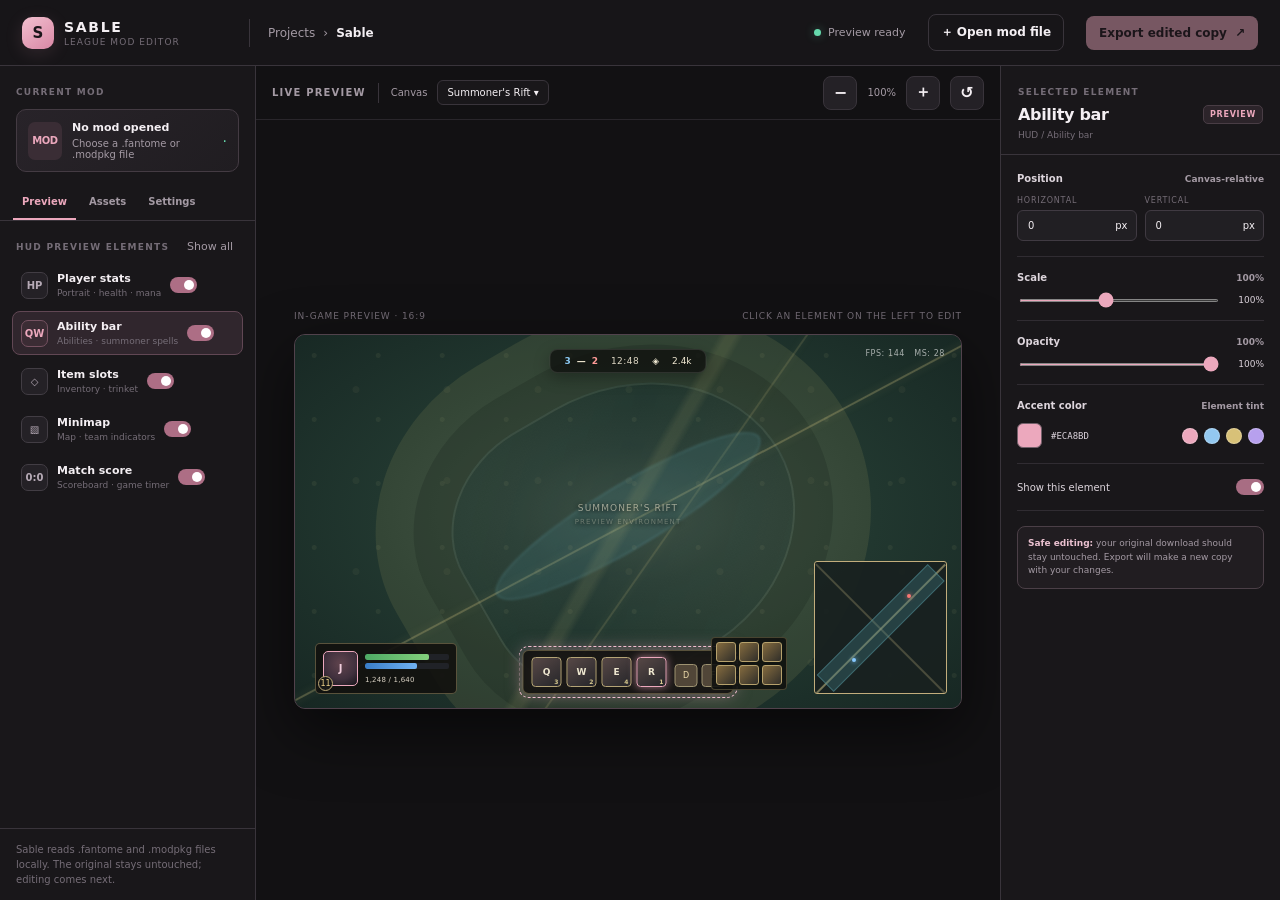
==== index.html @ b27beb60 "Support modern modpkg package inspection" ====
<!doctype html>
<html lang="en">
<head>
  <meta charset="utf-8">
  <meta name="viewport" content="width=device-width, initial-scale=1">
  <meta name="theme-color" content="#151316">
  <title>Sable — League mod editor</title>
  <style>
    :root {
      color-scheme: dark;
      --bg: #111012;
      --panel: #19171a;
      --panel-2: #211e22;
      --panel-3: #29252b;
      --line: #39343b;
      --text: #f4eff3;
      --muted: #a49aa4;
      --soft: #756d77;
      --accent: #eca8bd;
      --accent-2: #c97f99;
      --green: #65d9ac;
      --gold: #e5c27a;
      --red: #fa7184;
      font-family: Inter, ui-sans-serif, system-ui, -apple-system, BlinkMacSystemFont, "Segoe UI", sans-serif;
    }
    * { box-sizing: border-box; }
    body { margin: 0; min-width: 360px; min-height: 100vh; background: var(--bg); color: var(--text); }
    button, input { font: inherit; }
    button { color: inherit; }
    .app { min-height: 100vh; display: flex; flex-direction: column; }
    .topbar { height: 66px; flex: 0 0 66px; display: flex; align-items: center; gap: 22px; padding: 0 22px; border-bottom: 1px solid var(--line); background: #171518; }
    .brand { display: flex; align-items: center; gap: 10px; min-width: 205px; }
    .brand-mark { width: 32px; height: 32px; border-radius: 10px; display: grid; place-items: center; color: #1b1519; background: linear-gradient(145deg, #f2c0cf, #d987a5); font-weight: 900; font-size: 15px; box-shadow: 0 4px 18px #eca8bd22; }
    .brand-name { font-size: 14px; letter-spacing: .12em; font-weight: 800; }
    .brand-sub { color: var(--soft); font-size: 9px; letter-spacing: .12em; text-transform: uppercase; margin-top: 2px; }
    .crumb { height: 28px; display: flex; align-items: center; gap: 8px; color: var(--muted); font-size: 12px; padding-left: 18px; border-left: 1px solid var(--line); }
    .crumb strong { color: var(--text); font-weight: 600; }
    .top-spacer { flex: 1; }
    .status { display: flex; align-items: center; gap: 7px; color: var(--muted); font-size: 11px; }
    .dot { width: 7px; height: 7px; border-radius: 50%; background: var(--green); box-shadow: 0 0 10px #65d9ac66; }
    .btn { border: 1px solid var(--line); border-radius: 8px; background: #242126; padding: 9px 12px; display: inline-flex; align-items: center; justify-content: center; gap: 8px; cursor: pointer; transition: .18s ease; font-size: 12px; font-weight: 650; white-space: nowrap; }
    .btn:hover { border-color: #66545e; background: #2b262c; transform: translateY(-1px); }
    .btn.primary { border-color: transparent; color: #22171d; background: var(--accent); }
    .btn.primary:hover { background: #f1b9cb; }
    .btn.quiet { background: transparent; }
    .btn.icon { width: 34px; height: 34px; padding: 0; font-size: 16px; }
    .layout { flex: 1; min-height: 0; display: grid; grid-template-columns: 256px minmax(430px, 1fr) 280px; }
    .sidebar, .inspector { background: var(--panel); min-height: calc(100vh - 66px); }
    .sidebar { border-right: 1px solid var(--line); display: flex; flex-direction: column; }
    .side-top { padding: 21px 16px 14px; }
    .eyebrow { color: var(--soft); font-size: 9px; text-transform: uppercase; letter-spacing: .14em; font-weight: 800; }
    .file-card { margin-top: 12px; padding: 11px; border: 1px solid #443b43; border-radius: 10px; background: linear-gradient(135deg, #282329, #201d21); display: flex; align-items: center; gap: 10px; }
    .file-icon { width: 34px; height: 38px; border-radius: 7px; display: grid; place-items: center; background: #3a2d35; color: var(--accent); font-size: 10px; font-weight: 850; letter-spacing: -.04em; }
    .file-meta { min-width: 0; flex: 1; }
    .file-name { overflow: hidden; text-overflow: ellipsis; white-space: nowrap; font-size: 11px; font-weight: 700; }
    .file-desc { color: var(--muted); font-size: 10px; margin-top: 4px; }
    .file-check { color: var(--green); font-size: 14px; }
    .side-tabs { display: flex; padding: 0 13px; gap: 4px; border-bottom: 1px solid var(--line); }
    .side-tab { padding: 10px 9px 11px; border: 0; border-bottom: 2px solid transparent; background: transparent; color: var(--muted); font-size: 10px; font-weight: 700; cursor: pointer; }
    .side-tab.active { color: var(--accent); border-bottom-color: var(--accent); }
    .side-content { padding: 16px 12px; }
    .section-head { display: flex; align-items: center; justify-content: space-between; margin: 2px 4px 9px; }
    .section-head .eyebrow { font-size: 9px; }
    .tiny-action { border: 0; color: var(--muted); background: transparent; cursor: pointer; font-size: 11px; }
    .tiny-action:hover { color: var(--text); }
    .element-list { display: grid; gap: 4px; }
    .asset-list { display: grid; gap: 4px; max-height: 56vh; overflow: auto; padding-right: 2px; }
    .asset-row { display: flex; align-items: center; gap: 8px; min-width: 0; padding: 8px; border: 1px solid transparent; border-radius: 8px; cursor: pointer; }
    .asset-row:hover { background: var(--panel-2); }
    .asset-row.selected { background: #30262d; border-color: #614754; }
    .asset-kind { width: 31px; height: 25px; flex: 0 0 31px; display: grid; place-items: center; border: 1px solid #423d44; border-radius: 6px; background: #242126; color: var(--accent); font: 700 8px ui-monospace, SFMono-Regular, Consolas, monospace; }
    .asset-details { min-width: 0; flex: 1; }
    .asset-name { overflow: hidden; text-overflow: ellipsis; white-space: nowrap; color: #e6dfe7; font-size: 10px; font-weight: 650; }
    .asset-path { overflow: hidden; text-overflow: ellipsis; white-space: nowrap; color: var(--soft); font-size: 8px; margin-top: 3px; }
    .asset-size { flex: 0 0 auto; color: var(--soft); font-size: 8px; font-variant-numeric: tabular-nums; }
    .asset-search { width: 100%; margin: 3px 0 9px; padding: 8px 9px; border: 1px solid #403a42; border-radius: 7px; outline: none; color: var(--text); background: #211f23; font-size: 10px; }
    .asset-search:focus { border-color: #765261; }
    .package-meta { display: grid; gap: 7px; margin-bottom: 10px; padding: 10px; border: 1px solid #39333b; border-radius: 8px; background: #201d21; }
    .meta-pair { min-width: 0; }
    .meta-label { color: var(--soft); font-size: 8px; text-transform: uppercase; letter-spacing: .1em; }
    .meta-value { margin-top: 3px; color: #e5dde5; font-size: 10px; overflow-wrap: anywhere; }
    .asset-empty-list { padding: 18px 10px; color: var(--muted); text-align: center; font-size: 10px; line-height: 1.5; }
    .element-row { display: flex; align-items: center; gap: 9px; min-height: 44px; padding: 6px 8px; border: 1px solid transparent; border-radius: 8px; cursor: pointer; transition: .15s ease; }
    .element-row:hover { background: var(--panel-2); }
    .element-row.selected { background: #30262d; border-color: #614754; }
    .element-symbol { width: 27px; height: 27px; flex: 0 0 27px; display: grid; place-items: center; border: 1px solid #423d44; border-radius: 7px; color: #b6aab6; background: #242126; font-size: 10px; font-weight: 800; }
    .element-row.selected .element-symbol { color: var(--accent); border-color: #765261; background: #3b2c34; }
    .element-name { flex: 1; font-size: 11px; font-weight: 650; }
    .element-sub { color: var(--soft); font-size: 9px; margin-top: 3px; }
    .toggle { width: 27px; height: 16px; flex: 0 0 27px; border-radius: 99px; background: #514b53; position: relative; cursor: pointer; border: 0; padding: 0; }
    .toggle::after { content: ""; position: absolute; width: 10px; height: 10px; left: 3px; top: 3px; background: #cbc3cb; border-radius: 50%; transition: .18s; }
    .toggle.on { background: #ad6e85; }
    .toggle.on::after { left: 14px; background: white; }
    .side-bottom { margin-top: auto; padding: 13px 16px; border-top: 1px solid var(--line); color: var(--soft); font-size: 10px; line-height: 1.5; }
    .workspace { min-width: 0; background: #121113; display: flex; flex-direction: column; }
    .toolbar { height: 54px; flex: 0 0 54px; display: flex; align-items: center; gap: 10px; padding: 0 16px; border-bottom: 1px solid #29262b; }
    .toolbar-title { color: var(--muted); font-size: 10px; font-weight: 800; letter-spacing: .12em; }
    .toolbar-line { width: 1px; height: 20px; background: var(--line); margin: 0 2px; }
    .tool-label { color: var(--muted); font-size: 10px; }
    .select-like { padding: 6px 9px; border: 1px solid var(--line); border-radius: 6px; background: var(--panel); font-size: 10px; color: var(--text); }
    .toolbar-spacer { flex: 1; }
    .canvas-wrap { flex: 1; min-height: 400px; padding: clamp(16px, 3vw, 38px); display: flex; flex-direction: column; align-items: center; justify-content: center; gap: 13px; overflow: hidden; }
    .canvas-label { width: min(100%, 860px); display: flex; justify-content: space-between; color: var(--soft); font-size: 9px; letter-spacing: .1em; text-transform: uppercase; }
    .game-preview { position: relative; width: min(100%, 860px); aspect-ratio: 16 / 9; overflow: hidden; border: 1px solid #51424c; border-radius: 11px; background: #162522; box-shadow: 0 22px 60px #0008; isolation: isolate; }
    .game-preview.asset-mode > .map, .game-preview.asset-mode > .preview-top, .game-preview.asset-mode > .preview-mini, .game-preview.asset-mode > .mock-hud { display: none; }
    .asset-overlay { position: absolute; inset: 0; z-index: 8; display: none; align-items: center; justify-content: center; padding: 24px; background: radial-gradient(ellipse at center, #29242c, #151316 72%); }
    .game-preview.asset-mode .asset-overlay { display: flex; }
    .asset-viewer { width: 100%; height: 100%; display: flex; flex-direction: column; align-items: center; justify-content: center; gap: 12px; }
    .asset-viewer-title { max-width: 90%; overflow: hidden; text-overflow: ellipsis; white-space: nowrap; color: #e6dce5; font-size: 11px; font-weight: 650; }
    .asset-image { display: block; max-width: 94%; max-height: calc(100% - 40px); object-fit: contain; image-rendering: auto; border-radius: 4px; box-shadow: 0 12px 40px #0008; }
    .asset-message { max-width: 390px; color: var(--muted); text-align: center; font-size: 11px; line-height: 1.6; }
    .map { position: absolute; inset: 0; overflow: hidden; background: radial-gradient(ellipse at 50% 48%, #40554a 0, #2c423a 25%, #21372f 53%, #172723 100%); }
    .map::before { content: ""; position: absolute; width: 50%; height: 75%; left: 25%; top: 14%; transform: rotate(-30deg); border: 2px solid #86947b30; border-radius: 40% 60% 55% 45%; background: linear-gradient(135deg, #77795018, #1b282323 45%, #9e94601a); box-shadow: 0 0 0 38px #111a1733, 0 0 0 76px #b6ad6820; }
    .map::after { content: ""; position: absolute; inset: 0; opacity: .55; background-image: radial-gradient(circle at 30% 32%, #a3a5762e 0 2px, transparent 3px), radial-gradient(circle at 67% 60%, #b7ac7920 0 3px, transparent 4px), linear-gradient(120deg, transparent 48%, #d9cf8530 49%, #d9cf8530 50%, transparent 51%); background-size: 64px 64px, 91px 91px, 100% 100%; }
    .lane { position: absolute; height: 2px; width: 150%; left: -25%; top: 50%; transform: rotate(-28deg); background: #c4b67955; box-shadow: 0 0 8px #d4c98433; }
    .lane.two { top: 68%; transform: rotate(-55deg); opacity: .55; }
    .river { position: absolute; width: 46%; height: 17%; left: 27%; top: 40%; transform: rotate(-31deg); border: 1px solid #76bbc34a; border-radius: 50%; background: #43808b35; filter: blur(1px); }
    .preview-top { position: absolute; z-index: 3; top: 14px; left: 50%; transform: translateX(-50%); display: flex; align-items: center; gap: 13px; padding: 6px 14px; border: 1px solid #ffffff1b; border-radius: 8px; color: #f1e9d3; background: #10110fc9; font-size: 9px; box-shadow: 0 5px 16px #0004; }
    .team-score { display: flex; gap: 6px; align-items: center; font-weight: 750; }
    .team-blue { color: #8ac7f1; }.team-red { color: #ff9b98; }
    .clock { color: #dfd8c5; letter-spacing: .05em; font-variant-numeric: tabular-nums; }
    .preview-mini { position: absolute; top: 14px; right: 16px; z-index: 2; color: #ffffff9c; font-size: 8px; letter-spacing: .07em; }
    .mock-hud { position: absolute; inset: 0; z-index: 4; pointer-events: none; --hud-scale: 1; --hud-opacity: 1; --hud-accent: #eca8bd; }
    .hud-target { opacity: var(--hud-opacity); scale: var(--hud-scale); transform-origin: bottom center; transition: .15s; }
    .hud-target.selected-target { outline: 1px dashed #f1bdd0; outline-offset: 3px; filter: drop-shadow(0 0 8px #eca8bd80); }
    .player-panel { position: absolute; left: 20px; bottom: 14px; width: 142px; padding: 7px; border: 1px solid #b5a57570; border-radius: 5px; background: #12110fe8; }
    .player-upper { display: flex; gap: 7px; align-items: center; }
    .portrait { width: 35px; height: 35px; display: grid; place-items: center; flex: 0 0 35px; color: #f1cedc; border: 1px solid var(--hud-accent); border-radius: 5px; background: radial-gradient(circle at 50% 35%, #d58ca966, #40303d 58%, #17151a); font-size: 10px; font-weight: 850; }
    .bars { flex: 1; display: grid; gap: 3px; }
    .bar { height: 6px; border-radius: 2px; background: #202227; overflow: hidden; }
    .bar span { display: block; height: 100%; border-radius: inherit; }
    .hp { width: 76%; background: linear-gradient(90deg, #4eaa65, #83d07c); }
    .mp { width: 62%; background: linear-gradient(90deg, #397dc7, #70b2f4); }
    .player-meta { font-size: 7px; color: #dad2c4; margin-top: 4px; letter-spacing: .03em; }
    .level { position: absolute; left: 2px; bottom: 2px; background: #181817; border: 1px solid #c1ad7a; width: 15px; height: 15px; border-radius: 50%; display: grid; place-items: center; color: #f3d68c; font-size: 8px; }
    .ability-bar { position: absolute; left: 50%; bottom: 14px; transform: translateX(-50%); display: flex; align-items: end; gap: 5px; padding: 6px 8px; border: 1px solid #bcaa7666; border-radius: 6px; background: #11110fe8; }
    .ability { width: 30px; height: 30px; border: 1px solid #b4a476; border-radius: 4px; display: grid; place-items: center; color: #ede6cf; background: linear-gradient(145deg, #574846, #26262a); font-size: 9px; font-weight: 800; position: relative; }
    .ability.active-ability { border-color: var(--hud-accent); box-shadow: 0 0 8px color-mix(in srgb, var(--hud-accent), transparent 35%); }
    .ability small { position: absolute; right: 2px; bottom: 1px; font-size: 6px; color: #d6c88e; }
    .spells { display: flex; gap: 4px; margin-left: 3px; }
    .spell { width: 23px; height: 23px; border: 1px solid #9d9271; border-radius: 4px; display: grid; place-items: center; background: #514638; color: #f1dfae; font-size: 8px; }
    .items { position: absolute; right: 174px; bottom: 18px; display: grid; grid-template-columns: repeat(3, 20px); gap: 3px; padding: 4px; border: 1px solid #b6a56f55; background: #10110fe8; border-radius: 4px; }
    .item { width: 20px; height: 20px; border: 1px solid #b6a16c; border-radius: 3px; background: linear-gradient(135deg, #846b3f, #302e29); }
    .minimap { position: absolute; right: 14px; bottom: 14px; width: 133px; aspect-ratio: 1; border: 1px solid #c2ad7c; background: #18211fef; overflow: hidden; border-radius: 3px; }
    .mini-diag { position: absolute; width: 140%; height: 2px; left: -20%; top: 50%; transform: rotate(-45deg); background: #b8ad7a99; }
    .mini-diag.two { transform: rotate(45deg); opacity: .5; }
    .mini-river { position: absolute; width: 120%; height: 18%; top: 41%; left: -10%; transform: rotate(-45deg); border: 1px solid #60a6ae66; background: #43808b55; }
    .mini-dot { position: absolute; width: 4px; height: 4px; border-radius: 50%; background: #85c8ff; box-shadow: 0 0 5px #85c8ff; left: 28%; bottom: 24%; }.mini-dot.red { background: #fa7773; box-shadow: 0 0 5px #fa7773; left: 70%; top: 24%; }
    .map-controls { position: absolute; left: 50%; top: 48%; transform: translate(-50%,-50%); color: #e1ddc7a3; text-align: center; font-size: 9px; letter-spacing: .12em; text-shadow: 0 1px 5px #000; }
    .map-controls span { display: block; color: #e1ddc75c; font-size: 7px; margin-top: 5px; }
    .inspector { border-left: 1px solid var(--line); display: flex; flex-direction: column; }
    .inspect-head { padding: 21px 17px 14px; border-bottom: 1px solid var(--line); }
    .inspect-title { display: flex; align-items: center; justify-content: space-between; margin-top: 8px; }
    .inspect-title h1 { margin: 0; font-size: 16px; font-weight: 700; letter-spacing: -.02em; }
    .tag { padding: 4px 6px; border: 1px solid #493d45; border-radius: 5px; color: var(--accent); background: #2c242a; font-size: 8px; font-weight: 700; text-transform: uppercase; letter-spacing: .09em; }
    .inspect-path { color: var(--soft); font-size: 9px; margin-top: 6px; overflow-wrap: anywhere; }
    .inspect-body { padding: 3px 16px 18px; }
    .control-group { padding: 15px 0; border-bottom: 1px solid #302c32; }
    .control-title { display: flex; align-items: center; justify-content: space-between; margin-bottom: 12px; color: #ddd5dc; font-size: 10px; font-weight: 750; }
    .control-title span:last-child { color: var(--muted); font-size: 9px; font-weight: 550; }
    .xy-grid { display: grid; grid-template-columns: 1fr 1fr; gap: 8px; }
    .field-label { display: block; margin-bottom: 5px; color: var(--soft); font-size: 8px; text-transform: uppercase; letter-spacing: .1em; }
    .number-field { display: flex; align-items: center; justify-content: space-between; height: 31px; padding: 0 8px; border: 1px solid #403a42; border-radius: 6px; background: #211f23; color: var(--text); font-size: 10px; }
    .number-field input { min-width: 0; width: 100%; border: 0; outline: 0; color: var(--text); background: transparent; font-size: 10px; }
    .range-row { display: flex; align-items: center; gap: 9px; }
    input[type="range"] { width: 100%; height: 3px; accent-color: var(--accent); cursor: pointer; }
    .range-value { min-width: 34px; text-align: right; color: #ddd4dd; font-size: 9px; font-variant-numeric: tabular-nums; }
    .color-row { display: flex; align-items: center; gap: 9px; }
    .color-swatch { width: 25px; height: 25px; padding: 0; overflow: hidden; border: 1px solid #74616b; border-radius: 6px; background: var(--accent); cursor: pointer; }
    .color-swatch input { width: 40px; height: 40px; margin: -8px; opacity: 0; cursor: pointer; }
    .color-code { color: #ded5de; font-size: 9px; font-family: ui-monospace, SFMono-Regular, Consolas, monospace; }
    .color-presets { display: flex; gap: 6px; margin-left: auto; }
    .preset { width: 16px; height: 16px; border: 1px solid #ffffff3b; border-radius: 50%; cursor: pointer; }
    .check-row { display: flex; align-items: center; justify-content: space-between; color: #ddd5dc; font-size: 10px; }
    .mini-switch { width: 28px; height: 16px; border-radius: 99px; border: 0; background: #a86d83; position: relative; cursor: pointer; }
    .mini-switch::after { content: ""; position: absolute; right: 3px; top: 3px; width: 10px; height: 10px; border-radius: 50%; background: white; transition: .18s; }
    .mini-switch.off { background: #514b53 !important; }
    .mini-switch.off::after { right: auto; left: 3px; }
    .tip { margin: 15px 0 0; padding: 10px; border: 1px solid #4b3f47; border-radius: 8px; color: var(--muted); background: #211d21; font-size: 9px; line-height: 1.5; }
    .tip strong { color: #eac1d0; }
    .toast { position: fixed; left: 50%; bottom: 22px; z-index: 20; transform: translate(-50%, 14px); opacity: 0; pointer-events: none; padding: 10px 15px; border: 1px solid #67535f; border-radius: 9px; color: var(--text); background: #282329; box-shadow: 0 8px 28px #0008; font-size: 11px; transition: .22s ease; }
    .toast.show { opacity: 1; transform: translate(-50%, 0); }
    .hidden { display: none !important; }
    .btn:disabled { opacity: .45; cursor: not-allowed; transform: none; }
    @media (max-width: 1120px) { .layout { grid-template-columns: 220px minmax(380px,1fr) 250px; }.brand { min-width: 180px; }.items { right: 160px; } }
    @media (max-width: 900px) { .layout { grid-template-columns: 210px minmax(360px,1fr); }.inspector { display: none; }.status { display: none; } }
    @media (max-width: 650px) { .topbar { padding: 0 12px; gap: 12px; }.brand { min-width: 0; }.brand-sub,.crumb,.topbar .quiet { display: none; }.layout { display: flex; flex-direction: column; }.sidebar { min-height: auto; border-right: 0; border-bottom: 1px solid var(--line); }.side-top { padding: 12px; }.side-tabs { display: none; }.side-content { padding: 0 10px 10px; }.section-head { margin: 0 3px 5px; }.element-list { grid-template-columns: repeat(3,1fr); }.element-row { padding: 5px; min-height: 53px; gap: 5px; flex-wrap: wrap; }.element-row .toggle { margin-left: auto; }.element-sub { display: none; }.side-bottom { display: none; }.workspace { min-height: 58vh; }.toolbar { height: 45px; flex-basis: 45px; padding: 0 10px; }.canvas-wrap { min-height: 300px; padding: 16px 9px; }.game-preview { border-radius: 6px; }.player-panel { left: 7px; bottom: 6px; transform: scale(.76); transform-origin: bottom left; }.ability-bar { bottom: 6px; transform: translateX(-50%) scale(.78); transform-origin: bottom center; }.items { right: 94px; bottom: 9px; transform: scale(.76); transform-origin: bottom right; }.minimap { right: 6px; bottom: 6px; width: 77px; }.preview-top { top: 6px; padding: 4px 7px; gap: 6px; font-size: 7px; }.preview-mini { top: 7px; right: 7px; font-size: 6px; } }
  </style>
</head>
<body>
  <div class="app">
    <header class="topbar">
      <div class="brand"><div class="brand-mark">S</div><div><div class="brand-name">SABLE</div><div class="brand-sub">League mod editor</div></div></div>
      <div class="crumb">Projects <span>›</span> <strong id="projectName">Sable</strong></div>
      <div class="top-spacer"></div>
      <div class="status"><span class="dot"></span> <span id="statusText">Preview ready</span></div>
      <button class="btn quiet" id="openFile">＋ Open mod file</button>
      <button class="btn primary" id="exportBtn" disabled title="Editing and export are not implemented yet.">Export edited copy <span>↗</span></button>
      <input type="file" id="filePicker" accept=".fantome,.modpkg,.zip" hidden>
    </header>

    <main class="layout">
      <aside class="sidebar">
        <div class="side-top">
          <div class="eyebrow">Current mod</div>
          <div class="file-card"><div class="file-icon">MOD</div><div class="file-meta"><div class="file-name" id="modName">No mod opened</div><div class="file-desc" id="fileDesc">Choose a .fantome or .modpkg file</div></div><span class="file-check" id="fileCheck">·</span></div>
        </div>
        <div class="side-tabs"><button class="side-tab active" data-view="elements">Preview</button><button class="side-tab" data-view="assets">Assets</button><button class="side-tab" data-toast="Project settings are planned for a later stage.">Settings</button></div>
        <div class="side-content">
          <div id="elementsView">
            <div class="section-head"><span class="eyebrow">HUD preview elements</span><button class="tiny-action" id="showAll">Show all</button></div>
            <div class="element-list" id="elementList">
            <div class="element-row" data-element="player"><span class="element-symbol">HP</span><div class="element-name-wrap"><div class="element-name">Player stats</div><div class="element-sub">Portrait · health · mana</div></div><button class="toggle on" aria-label="Toggle Player stats"></button></div>
            <div class="element-row selected" data-element="abilities"><span class="element-symbol">QW</span><div class="element-name-wrap"><div class="element-name">Ability bar</div><div class="element-sub">Abilities · summoner spells</div></div><button class="toggle on" aria-label="Toggle Ability bar"></button></div>
            <div class="element-row" data-element="items"><span class="element-symbol">◇</span><div class="element-name-wrap"><div class="element-name">Item slots</div><div class="element-sub">Inventory · trinket</div></div><button class="toggle on" aria-label="Toggle Item slots"></button></div>
            <div class="element-row" data-element="minimap"><span class="element-symbol">▧</span><div class="element-name-wrap"><div class="element-name">Minimap</div><div class="element-sub">Map · team indicators</div></div><button class="toggle on" aria-label="Toggle Minimap"></button></div>
            <div class="element-row" data-element="score"><span class="element-symbol">0:0</span><div class="element-name-wrap"><div class="element-name">Match score</div><div class="element-sub">Scoreboard · game timer</div></div><button class="toggle on" aria-label="Toggle Match score"></button></div>
            </div>
          </div>
          <div id="assetsView" class="hidden">
            <div class="section-head"><span class="eyebrow" id="assetCount">Package files</span><span class="tiny-action">Local only</span></div>
            <div class="package-meta" id="packageMeta"><div class="asset-empty-list">Open a `.fantome` file to view its metadata and packaged assets.</div></div>
            <input class="asset-search" id="assetSearch" type="search" placeholder="Search files…" aria-label="Search package files">
            <div class="asset-list" id="packageFiles"><div class="asset-empty-list">Package files will appear here.</div></div>
          </div>
        </div>
        <div class="side-bottom">Sable reads .fantome and .modpkg files locally. The original stays untouched; editing comes next.</div>
      </aside>

      <section class="workspace">
        <div class="toolbar"><span class="toolbar-title">LIVE PREVIEW</span><span class="toolbar-line"></span><span class="tool-label">Canvas</span><span class="select-like">Summoner's Rift ▾</span><span class="toolbar-spacer"></span><button class="btn icon" id="zoomOut" aria-label="Zoom out">−</button><span class="tool-label" id="zoomLabel">100%</span><button class="btn icon" id="zoomIn" aria-label="Zoom in">＋</button><button class="btn icon" id="resetBtn" aria-label="Reset selected element">↺</button></div>
        <div class="canvas-wrap">
          <div class="canvas-label"><span>In-game preview · 16:9</span><span>Click an element on the left to edit</span></div>
          <div class="game-preview" id="gamePreview">
            <div class="map"><div class="lane"></div><div class="lane two"></div><div class="river"></div><div class="map-controls">SUMMONER'S RIFT<span>PREVIEW ENVIRONMENT</span></div></div>
            <div class="preview-top hud-target" data-target="score"><div class="team-score"><span class="team-blue">3</span><span>—</span><span class="team-red">2</span></div><span class="clock">12:48</span><span>◈</span><span>2.4k</span></div>
            <div class="preview-mini">FPS: 144 &nbsp; MS: 28</div>
            <div class="mock-hud" id="mockHud">
              <div class="player-panel hud-target" data-target="player"><div class="player-upper"><div class="portrait">J</div><div class="bars"><div class="bar"><span class="hp"></span></div><div class="bar"><span class="mp"></span></div><div class="player-meta">1,248 / 1,640</div></div></div><span class="level">11</span></div>
              <div class="ability-bar hud-target selected-target" data-target="abilities"><div class="ability">Q<small>3</small></div><div class="ability">W<small>2</small></div><div class="ability">E<small>4</small></div><div class="ability active-ability">R<small>1</small></div><div class="spells"><div class="spell">D</div><div class="spell">F</div></div></div>
              <div class="items hud-target" data-target="items"><div class="item"></div><div class="item"></div><div class="item"></div><div class="item"></div><div class="item"></div><div class="item"></div></div>
              <div class="minimap hud-target" data-target="minimap"><div class="mini-diag"></div><div class="mini-diag two"></div><div class="mini-river"></div><span class="mini-dot"></span><span class="mini-dot red"></span></div>
            </div>
            <div class="asset-overlay" id="assetOverlay"><div class="asset-viewer"><div class="asset-viewer-title" id="assetPreviewTitle">Select an asset</div><img id="assetImage" class="asset-image hidden" alt="Preview of selected package image"><div id="assetMessage" class="asset-message">Choose an image from the Assets tab to preview it.</div></div></div>
          </div>
        </div>
      </section>

      <aside class="inspector">
        <div class="inspect-head"><div class="eyebrow" id="inspectEyebrow">Selected element</div><div class="inspect-title"><h1 id="selectedName">Ability bar</h1><span class="tag" id="inspectTag">Preview</span></div><div class="inspect-path" id="selectedPath">HUD / Ability bar</div></div>
        <div class="inspect-body">
          <div id="visualControls">
          <div class="control-group"><div class="control-title"><span>Position</span><span>Canvas-relative</span></div><div class="xy-grid"><label><span class="field-label">Horizontal</span><span class="number-field"><input type="number" id="posX" value="0" min="-100" max="100"><span>px</span></span></label><label><span class="field-label">Vertical</span><span class="number-field"><input type="number" id="posY" value="0" min="-100" max="100"><span>px</span></span></label></div></div>
          <div class="control-group"><div class="control-title"><span>Scale</span><span id="scaleText">100%</span></div><div class="range-row"><input type="range" id="scaleRange" min="70" max="140" value="100"><span class="range-value" id="scaleValue">100%</span></div></div>
          <div class="control-group"><div class="control-title"><span>Opacity</span><span id="opacityText">100%</span></div><div class="range-row"><input type="range" id="opacityRange" min="20" max="100" value="100"><span class="range-value" id="opacityValue">100%</span></div></div>
          <div class="control-group"><div class="control-title"><span>Accent color</span><span>Element tint</span></div><div class="color-row"><label class="color-swatch"><input type="color" id="colorPicker" value="#eca8bd" aria-label="Choose accent color"></label><span class="color-code" id="colorCode">#ECA8BD</span><div class="color-presets"><button class="preset" style="background:#eca8bd" data-color="#eca8bd" aria-label="Rose"></button><button class="preset" style="background:#93c8f0" data-color="#93c8f0" aria-label="Blue"></button><button class="preset" style="background:#d8c178" data-color="#d8c178" aria-label="Gold"></button><button class="preset" style="background:#b7a0ee" data-color="#b7a0ee" aria-label="Violet"></button></div></div></div>
          <div class="control-group"><div class="check-row"><span>Show this element</span><button class="mini-switch" id="visibilitySwitch" aria-label="Toggle visibility"></button></div></div>
          <div class="tip"><strong>Safe editing:</strong> your original download should stay untouched. Export will make a new copy with your changes.</div>
          </div>
          <div class="tip hidden" id="assetReadOnly"><strong>Read-only preview:</strong> Sable can inspect this entry, but editing and export are not implemented yet.</div>
        </div>
      </aside>
    </main>
  </div>
  <div class="toast" id="toast"></div>
  <script>
    const elementNames = { player: "Player stats", abilities: "Ability bar", items: "Item slots", minimap: "Minimap", score: "Match score" };
    const presets = {};
    let selected = "abilities";
    let toastTimer;
    let zoom = 100;
    let loadedPackage = null;
    let currentAssetUrl = null;
    let previewRequest = 0;
    const MAX_ARCHIVE_BYTES = 512 * 1024 * 1024;
    const MAX_PREVIEW_BYTES = 96 * 1024 * 1024;
    const IMAGE_MIME = { ".png": "image/png", ".jpg": "image/jpeg", ".jpeg": "image/jpeg", ".webp": "image/webp", ".gif": "image/gif", ".bmp": "image/bmp" };
    const toast = (message) => {
      const node = document.getElementById("toast");
      node.textContent = message;
      node.classList.add("show");
      clearTimeout(toastTimer);
      toastTimer = setTimeout(() => node.classList.remove("show"), 2600);
    };
    const setStatus = (message) => { document.getElementById("statusText").textContent = message; };
    const prettyBytes = (bytes) => {
      if (bytes < 1024) return `${bytes} B`;
      if (bytes < 1024 * 1024) return `${(bytes / 1024).toFixed(1)} KB`;
      return `${(bytes / (1024 * 1024)).toFixed(1)} MB`;
    };
    const fileExtension = (path) => {
      const name = path.split("/").pop() || path;
      const dot = name.lastIndexOf(".");
      return dot < 0 ? "" : name.slice(dot).toLowerCase();
    };
    const entryKind = (path) => {
      if (/\.wad(?:\.client)?$/i.test(path)) return "WAD";
      const extension = fileExtension(path).replace(".", "");
      return (extension || "FILE").slice(0, 4).toUpperCase();
    };
    const decodeZipName = (bytes, utf8) => {
      try { return new TextDecoder(utf8 ? "utf-8" : "windows-1252").decode(bytes); }
      catch { return new TextDecoder().decode(bytes); }
    };
    const readZipIndex = async (file) => {
      if (file.size > MAX_ARCHIVE_BYTES) throw new Error("This package is over 512 MB; Sable's browser inspector cannot open it yet.");
      const buffer = await file.arrayBuffer();
      const bytes = new Uint8Array(buffer);
      const view = new DataView(buffer);
      const eocdMin = Math.max(0, bytes.length - 22 - 65535);
      let eocd = -1;
      for (let offset = bytes.length - 22; offset >= eocdMin; offset--) {
        if (view.getUint32(offset, true) === 0x06054b50) {
          const commentLength = view.getUint16(offset + 20, true);
          if (offset + 22 + commentLength <= bytes.length) { eocd = offset; break; }
        }
      }
      if (eocd < 0) throw new Error("This file is not a readable ZIP-based .fantome package.");
      const disk = view.getUint16(eocd + 4, true);
      const directoryDisk = view.getUint16(eocd + 6, true);
      const entryCount = view.getUint16(eocd + 10, true);
      const directorySize = view.getUint32(eocd + 12, true);
      const directoryOffset = view.getUint32(eocd + 16, true);
      if (disk !== 0 || directoryDisk !== 0) throw new Error("Multi-disk ZIP packages are not supported.");
      if (entryCount === 0xffff || directorySize === 0xffffffff || directoryOffset === 0xffffffff) throw new Error("ZIP64 packages are not supported yet.");
      if (entryCount > 5000) throw new Error("This package has more than 5,000 entries; Sable's browser inspector cannot display that many yet.");
      if (directoryOffset + directorySize > bytes.length) throw new Error("The ZIP directory points outside the package; the file may be damaged.");

      const entries = [];
      let cursor = directoryOffset;
      for (let index = 0; index < entryCount; index++) {
        if (cursor + 46 > bytes.length || view.getUint32(cursor, true) !== 0x02014b50) throw new Error("The package's ZIP directory is malformed.");
        const flags = view.getUint16(cursor + 8, true);
        const method = view.getUint16(cursor + 10, true);
        const compressedSize = view.getUint32(cursor + 20, true);
        const size = view.getUint32(cursor + 24, true);
        const nameLength = view.getUint16(cursor + 28, true);
        const extraLength = view.getUint16(cursor + 30, true);
        const commentLength = view.getUint16(cursor + 32, true);
        const localOffset = view.getUint32(cursor + 42, true);
        const recordEnd = cursor + 46 + nameLength + extraLength + commentLength;
        if (recordEnd > bytes.length) throw new Error("The package's ZIP directory has an incomplete entry.");
        const name = decodeZipName(bytes.subarray(cursor + 46, cursor + 46 + nameLength), Boolean(flags & 0x0800)).replace(/\\/g, "/");
        if (name && !name.endsWith("/")) entries.push({ path: name, flags, method, compressedSize, size, localOffset });
        cursor = recordEnd;
      }
      return { buffer, entries };
    };
    const readZipEntry = async (buffer, entry) => {
      if (entry.flags & 1) throw new Error("This entry is encrypted and cannot be previewed.");
      if (entry.size > MAX_PREVIEW_BYTES) throw new Error("This entry is larger than 96 MB, so Sable skipped its preview.");
      const view = new DataView(buffer);
      const bytes = new Uint8Array(buffer);
      if (entry.localOffset + 30 > bytes.length || view.getUint32(entry.localOffset, true) !== 0x04034b50) throw new Error("The entry's local ZIP header is damaged.");
      const localNameLength = view.getUint16(entry.localOffset + 26, true);
      const localExtraLength = view.getUint16(entry.localOffset + 28, true);
      const dataOffset = entry.localOffset + 30 + localNameLength + localExtraLength;
      const dataEnd = dataOffset + entry.compressedSize;
      if (dataEnd > bytes.length) throw new Error("The entry extends beyond the package boundary.");
      const compressed = bytes.subarray(dataOffset, dataEnd);
      if (entry.method === 0) return compressed.slice();
      if (entry.method !== 8) throw new Error(`Compression method ${entry.method} is not supported for previews.`);
      if (typeof DecompressionStream === "undefined") throw new Error("This browser does not support ZIP deflate previews. Try an up-to-date version of Chrome or Edge.");
      let stream;
      try { stream = new Blob([compressed]).stream().pipeThrough(new DecompressionStream("deflate-raw")); }
      catch { throw new Error("The browser could not decompress this ZIP entry."); }
      const output = new Uint8Array(await new Response(stream).arrayBuffer());
      if (output.byteLength !== entry.size) throw new Error("The decompressed entry size did not match its ZIP record.");
      return output;
    };
    const decodeMessagePack = (bytes) => {
      const view = new DataView(bytes.buffer, bytes.byteOffset, bytes.byteLength);
      let cursor = 0;
      const take = (length) => {
        if (!Number.isSafeInteger(length) || length < 0 || cursor + length > bytes.length) throw new Error("The modpkg metadata is incomplete.");
        const start = cursor; cursor += length; return start;
      };
      const u8 = () => bytes[take(1)];
      const i8 = () => view.getInt8(take(1));
      const u16 = () => view.getUint16(take(2), false);
      const i16 = () => view.getInt16(take(2), false);
      const u32 = () => view.getUint32(take(4), false);
      const i32 = () => view.getInt32(take(4), false);
      const u64 = () => { const value = view.getBigUint64(take(8), false); return value <= BigInt(Number.MAX_SAFE_INTEGER) ? Number(value) : value.toString(); };
      const i64 = () => { const value = view.getBigInt64(take(8), false); return value >= BigInt(Number.MIN_SAFE_INTEGER) && value <= BigInt(Number.MAX_SAFE_INTEGER) ? Number(value) : value.toString(); };
      const string = (length) => new TextDecoder("utf-8", { fatal: true }).decode(bytes.subarray(take(length), cursor));
      const binary = (length) => bytes.slice(take(length), cursor);
      const collectionLength = (length) => {
        if (length > 100000) throw new Error("The modpkg metadata contains an unusually large collection.");
        return length;
      };
      const parse = (depth = 0) => {
        if (depth > 64) throw new Error("The modpkg metadata is nested too deeply.");
        const marker = u8();
        if (marker <= 0x7f) return marker;
        if (marker >= 0xe0) return marker - 0x100;
        if ((marker & 0xf0) === 0x80) {
          const count = collectionLength(marker & 0x0f); const object = Object.create(null);
          for (let i = 0; i < count; i++) object[String(parse(depth + 1))] = parse(depth + 1);
          return object;
        }
        if ((marker & 0xf0) === 0x90) {
          const count = collectionLength(marker & 0x0f); return Array.from({ length: count }, () => parse(depth + 1));
        }
        if ((marker & 0xe0) === 0xa0) return string(marker & 0x1f);
        switch (marker) {
          case 0xc0: return null;
          case 0xc2: return false;
          case 0xc3: return true;
          case 0xc4: return binary(u8());
          case 0xc5: return binary(u16());
          case 0xc6: return binary(u32());
          case 0xca: return view.getFloat32(take(4), false);
          case 0xcb: return view.getFloat64(take(8), false);
          case 0xcc: return u8();
          case 0xcd: return u16();
          case 0xce: return u32();
          case 0xcf: return u64();
          case 0xd0: return i8();
          case 0xd1: return i16();
          case 0xd2: return i32();
          case 0xd3: return i64();
          case 0xd4: case 0xd5: case 0xd6: case 0xd7: case 0xd8: {
            const sizes = { 0xd4: 1, 0xd5: 2, 0xd6: 4, 0xd7: 8, 0xd8: 16 };
            const type = i8(); return { extension: type, data: binary(sizes[marker]) };
          }
          case 0xc7: case 0xc8: case 0xc9: {
            const length = marker === 0xc7 ? u8() : marker === 0xc8 ? u16() : u32();
            const type = i8(); return { extension: type, data: binary(length) };
          }
          case 0xd9: return string(u8());
          case 0xda: return string(u16());
          case 0xdb: return string(u32());
          case 0xdc: return Array.from({ length: collectionLength(u16()) }, () => parse(depth + 1));
          case 0xdd: return Array.from({ length: collectionLength(u32()) }, () => parse(depth + 1));
          case 0xde: case 0xdf: {
            const count = collectionLength(marker === 0xde ? u16() : u32()); const object = Object.create(null);
            for (let i = 0; i < count; i++) object[String(parse(depth + 1))] = parse(depth + 1);
            return object;
          }
          default: throw new Error(`Unsupported MessagePack value 0x${marker.toString(16)}.`);
        }
      };
      const value = parse();
      if (cursor !== bytes.length) throw new Error("The modpkg metadata has unexpected trailing data.");
      return value;
    };
    const readModpkgIndex = async (file) => {
      if (file.size > MAX_ARCHIVE_BYTES) throw new Error("This package is over 512 MB; Sable's browser inspector cannot open it yet.");
      const buffer = await file.arrayBuffer();
      const bytes = new Uint8Array(buffer);
      const view = new DataView(buffer);
      const failIfTruncated = (offset, length) => {
        if (!Number.isSafeInteger(offset) || !Number.isSafeInteger(length) || offset < 0 || length < 0 || offset + length > bytes.length) throw new Error("The modpkg file is truncated or has invalid offsets.");
      };
      const u32 = (offset) => { failIfTruncated(offset, 4); return view.getUint32(offset, true); };
      const u64 = (offset) => {
        failIfTruncated(offset, 8);
        const value = view.getBigUint64(offset, true);
        if (value > BigInt(Number.MAX_SAFE_INTEGER)) throw new Error("This modpkg uses an offset too large for the browser inspector.");
        return Number(value);
      };
      if (bytes.length < 20 || new TextDecoder().decode(bytes.subarray(0, 8)) !== "_modpkg_") throw new Error("This file is not a League Toolkit .modpkg package.");
      const version = u32(8);
      if (version !== 1) throw new Error(`This modpkg format version (${version}) is not supported yet.`);
      const signatureSize = u32(12);
      const chunkCount = u32(16);
      if (chunkCount > 100000) throw new Error("This package has more than 100,000 chunks; Sable cannot display that many yet.");
      let cursor = 20;
      failIfTruncated(cursor, signatureSize); cursor += signatureSize;
      const readString = (length) => {
        failIfTruncated(cursor, length);
        const value = new TextDecoder("utf-8", { fatal: true }).decode(bytes.subarray(cursor, cursor + length));
        cursor += length; return value;
      };
      const readCString = () => {
        const start = cursor;
        while (cursor < bytes.length && bytes[cursor] !== 0) cursor++;
        if (cursor >= bytes.length) throw new Error("A modpkg string table entry is missing its terminator.");
        const value = new TextDecoder("utf-8", { fatal: true }).decode(bytes.subarray(start, cursor));
        cursor++; return value;
      };
      const readCount = (label) => {
        const count = u32(cursor); cursor += 4;
        if (count > 100000) throw new Error(`The modpkg ${label} table is too large.`);
        return count;
      };
      const layers = [];
      const layerCount = readCount("layer");
      for (let i = 0; i < layerCount; i++) {
        const length = u32(cursor); cursor += 4;
        const name = readString(length);
        failIfTruncated(cursor, 4); const priority = view.getInt32(cursor, true); cursor += 4;
        layers.push({ name, priority });
      }
      const paths = [];
      const pathCount = readCount("path");
      for (let i = 0; i < pathCount; i++) paths.push(readCString());
      const wads = [];
      const wadCount = readCount("WAD");
      for (let i = 0; i < wadCount; i++) wads.push(readCString());
      cursor += (8 - (cursor % 8)) % 8;
      failIfTruncated(cursor, chunkCount * 61);
      const chunks = [];
      for (let i = 0; i < chunkCount; i++) {
        const pathHash = u64(cursor); cursor += 8;
        const dataOffset = u64(cursor); cursor += 8;
        const compression = bytes[cursor++];
        const compressedSize = u64(cursor); cursor += 8;
        const size = u64(cursor); cursor += 8;
        cursor += 16; // Compressed and uncompressed checksums.
        const pathIndex = u32(cursor); cursor += 4;
        const layerIndex = u32(cursor); cursor += 4;
        const wadIndex = u32(cursor); cursor += 4;
        if (pathIndex >= paths.length) throw new Error("A modpkg chunk points to a missing path entry.");
        if (layerIndex !== 0xffffffff && layerIndex >= layers.length) throw new Error("A modpkg chunk points to a missing layer.");
        if (wadIndex !== 0xffffffff && wadIndex >= wads.length) throw new Error("A modpkg chunk points to a missing WAD.");
        failIfTruncated(dataOffset, compressedSize);
        if (compression !== 0 && compression !== 1) throw new Error(`Unsupported modpkg compression type ${compression}.`);
        const path = paths[pathIndex];
        const layer = layerIndex === 0xffffffff ? "" : layers[layerIndex].name;
        const wad = wadIndex === 0xffffffff ? "" : wads[wadIndex];
        const displayPath = [layer, wad, path].filter(Boolean).join(" / ");
        chunks.push({ path, displayPath, layer, wad, pathHash, dataOffset, compression, compressedSize, size, format: "modpkg" });
      }
      const metadataEntry = chunks.find((entry) => entry.path.toLowerCase() === "_meta_/info.msgpack");
      let metadata = {};
      if (metadataEntry) {
        if (metadataEntry.compression !== 0) throw new Error("The modpkg metadata chunk uses unsupported compression.");
        metadata = decodeMessagePack(bytes.subarray(metadataEntry.dataOffset, metadataEntry.dataOffset + metadataEntry.compressedSize));
      }
      return { buffer, entries: chunks, metadata, layers, format: "modpkg" };
    };
    const readModpkgChunk = async (buffer, entry) => {
      const bytes = new Uint8Array(buffer);
      if (entry.size > MAX_PREVIEW_BYTES) throw new Error("This entry is larger than 96 MB, so Sable skipped its preview.");
      const compressed = bytes.subarray(entry.dataOffset, entry.dataOffset + entry.compressedSize);
      if (entry.compression === 0) return compressed.slice();
      if (entry.compression === 1) {
        if (typeof DecompressionStream === "undefined") throw new Error("This browser cannot decompress Zstandard modpkg chunks.");
        try {
          const stream = new Blob([compressed]).stream().pipeThrough(new DecompressionStream("zstd"));
          const output = new Uint8Array(await new Response(stream).arrayBuffer());
          if (output.byteLength !== entry.size) throw new Error("The decompressed chunk size did not match its modpkg record.");
          return output;
        } catch (error) {
          if (error.message?.includes("did not match")) throw error;
          throw new Error("This chunk uses Zstandard compression, which this browser cannot decode yet. Sable can still list the modpkg contents.");
        }
      }
      throw new Error(`Compression type ${entry.compression} is not supported.`);
    };
    const renderPackageMeta = (metadata, filename) => {
      const panel = document.getElementById("packageMeta");
      panel.replaceChildren();
      const authors = Array.isArray(metadata?.authors)
        ? metadata.authors.map((author) => typeof author === "string" ? author : [author?.name, author?.role].filter(Boolean).join(" · ")).filter(Boolean).join(", ")
        : metadata?.Author || metadata?.author;
      const fields = [
        ["Name", metadata?.display_name || metadata?.name || metadata?.Name || filename],
        ["Author", authors],
        ["Version", metadata?.version || metadata?.Version],
        ["Description", metadata?.description || metadata?.Description],
        ["Champions", Array.isArray(metadata?.champions) ? metadata.champions.join(", ") : ""],
        ["Tags", Array.isArray(metadata?.tags) ? metadata.tags.join(", ") : ""]
      ].filter(([, value]) => value !== undefined && value !== null && String(value).trim() !== "");
      for (const [label, value] of fields) {
        const pair = document.createElement("div"); pair.className = "meta-pair";
        const key = document.createElement("div"); key.className = "meta-label"; key.textContent = label;
        const text = document.createElement("div"); text.className = "meta-value"; text.textContent = String(value);
        pair.append(key, text); panel.append(pair);
      }
      if (!authors) {
        const note = document.createElement("div"); note.className = "meta-value"; note.textContent = "No author metadata provided."; panel.append(note);
      }
    };
    const renderPackageFiles = (entries) => {
      const list = document.getElementById("packageFiles");
      list.replaceChildren();
      document.getElementById("assetCount").textContent = `${entries.length} package files`;
      if (!entries.length) {
        const empty = document.createElement("div"); empty.className = "asset-empty-list"; empty.textContent = "No files were found in this package."; list.append(empty); return;
      }
      for (const entry of entries) {
        const displayPath = entry.displayPath || entry.path;
        const row = document.createElement("button"); row.type = "button"; row.className = "asset-row"; row.dataset.search = displayPath.toLowerCase();
        const kind = document.createElement("span"); kind.className = "asset-kind"; kind.textContent = entryKind(entry.path);
        const details = document.createElement("span"); details.className = "asset-details";
        const name = document.createElement("span"); name.className = "asset-name"; name.textContent = entry.path.split("/").pop() || entry.path;
        const path = document.createElement("span"); path.className = "asset-path"; path.textContent = displayPath;
        const size = document.createElement("span"); size.className = "asset-size"; size.textContent = prettyBytes(entry.size);
        details.append(name, path); row.append(kind, details, size);
        row.addEventListener("click", () => selectPackageEntry(entry, row));
        list.append(row);
      }
    };
    const selectPackageEntry = async (entry, row) => {
      const request = ++previewRequest;
      document.querySelectorAll(".asset-row").forEach((node) => node.classList.toggle("selected", node === row));
      document.getElementById("gamePreview").classList.add("asset-mode");
      document.getElementById("visualControls").classList.add("hidden");
      document.getElementById("assetReadOnly").classList.remove("hidden");
      document.getElementById("inspectEyebrow").textContent = "Package entry";
      const displayPath = entry.displayPath || entry.path;
      document.getElementById("selectedName").textContent = entry.path.split("/").pop() || entry.path;
      document.getElementById("inspectTag").textContent = entryKind(entry.path);
      document.getElementById("selectedPath").textContent = `${prettyBytes(entry.size)} · ${displayPath}`;
      document.getElementById("assetPreviewTitle").textContent = displayPath;
      const image = document.getElementById("assetImage");
      const message = document.getElementById("assetMessage");
      image.classList.add("hidden"); image.removeAttribute("src");
      if (currentAssetUrl) { URL.revokeObjectURL(currentAssetUrl); currentAssetUrl = null; }
      const mime = IMAGE_MIME[fileExtension(entry.path)];
      if (!mime) {
        message.classList.remove("hidden");
        message.textContent = /\.wad(?:\.client)?$/i.test(entry.path)
          ? "This is a packed WAD archive. Sable can list it, but unpacking and editing WAD contents are the next development stage."
          : "Sable can list this file, but its format does not have a preview yet.";
        return;
      }
      message.textContent = "Loading image preview…"; message.classList.remove("hidden");
      try {
        const data = entry.format === "modpkg"
          ? await readModpkgChunk(loadedPackage.buffer, entry)
          : await readZipEntry(loadedPackage.buffer, entry);
        if (request !== previewRequest) return;
        currentAssetUrl = URL.createObjectURL(new Blob([data], { type: mime }));
        image.src = currentAssetUrl; image.classList.remove("hidden"); message.classList.add("hidden");
      } catch (error) {
        if (request !== previewRequest) return;
        message.textContent = error.message || "Sable could not preview this image.";
      }
    };
    const switchSidebarView = (view) => {
      document.querySelectorAll(".side-tab").forEach((tab) => tab.classList.toggle("active", tab.dataset.view === view));
      document.getElementById("elementsView").classList.toggle("hidden", view !== "elements");
      document.getElementById("assetsView").classList.toggle("hidden", view !== "assets");
      if (view === "elements") {
        previewRequest++;
        document.getElementById("gamePreview").classList.remove("asset-mode");
        document.getElementById("assetReadOnly").classList.add("hidden");
        document.getElementById("visualControls").classList.remove("hidden");
        document.getElementById("inspectEyebrow").textContent = "Selected element";
        document.getElementById("inspectTag").textContent = "Preview";
        selectElement(selected);
      }
    };
    const openModFile = async (file) => {
      if (!file) return;
      previewRequest++;
      setStatus("Reading package…");
      document.getElementById("openFile").disabled = true;
      document.getElementById("fileCheck").textContent = "…";
      try {
        const signature = new TextDecoder().decode(await file.slice(0, 8).arrayBuffer());
        const isModpkg = signature === "_modpkg_" || file.name.toLowerCase().endsWith(".modpkg");
        const archive = isModpkg ? await readModpkgIndex(file) : await readZipIndex(file);
        const format = archive.format || "fantome";
        const metadataEntry = archive.entries.find((entry) => entry.path.toLowerCase() === (format === "modpkg" ? "_meta_/info.msgpack" : "meta/info.json"));
        let metadata = archive.metadata || {};
        if (metadataEntry) {
          if (format !== "modpkg") {
            try { metadata = JSON.parse(new TextDecoder().decode(await readZipEntry(archive.buffer, metadataEntry))); }
            catch (error) { throw new Error(`Could not read META/info.json: ${error.message}`); }
          }
        }
        if (currentAssetUrl) URL.revokeObjectURL(currentAssetUrl);
        currentAssetUrl = null;
        loadedPackage = { file, buffer: archive.buffer, entries: archive.entries, metadata, format, layers: archive.layers || [] };
        const displayName = metadata.display_name || metadata.name || metadata.Name || file.name;
        document.getElementById("modName").textContent = displayName;
        document.getElementById("projectName").textContent = displayName;
        document.getElementById("fileDesc").textContent = `${archive.entries.length} entries · ${format.toUpperCase()} · ${prettyBytes(file.size)}`;
        document.getElementById("fileCheck").textContent = "✓";
        renderPackageMeta(metadata, file.name);
        document.getElementById("assetSearch").value = "";
        renderPackageFiles(archive.entries);
        switchSidebarView("assets");
        document.getElementById("inspectEyebrow").textContent = "Package";
        document.getElementById("selectedName").textContent = displayName;
        document.getElementById("inspectTag").textContent = "Read only";
        document.getElementById("selectedPath").textContent = metadataEntry
          ? (format === "modpkg" ? "_meta_/info.msgpack loaded" : "META/info.json loaded")
          : "No package metadata found";
        document.getElementById("gamePreview").classList.add("asset-mode");
        document.getElementById("visualControls").classList.add("hidden");
        document.getElementById("assetReadOnly").classList.remove("hidden");
        document.getElementById("assetPreviewTitle").textContent = displayName;
        document.getElementById("assetImage").classList.add("hidden");
        document.getElementById("assetMessage").classList.remove("hidden");
        document.getElementById("assetMessage").textContent = format === "modpkg"
          ? "Choose an entry to inspect it. Files are shown with their layer and target WAD. Zstandard-compressed chunks may not preview in this browser yet."
          : "Choose an image from the Assets tab to preview it. Packed WAD archives are listed but not unpacked yet.";
        setStatus(`${format.toUpperCase()} loaded`);
        toast(`Opened ${file.name} · ${archive.entries.length} entries`);
      } catch (error) {
        document.getElementById("fileCheck").textContent = "!";
        setStatus("Could not read package");
        toast(error.message || "Could not open this mod package.");
      } finally {
        document.getElementById("openFile").disabled = false;
      }
    };
    const targetsFor = (key) => [...document.querySelectorAll(`[data-target="${key}"]`)];
    const applyPosition = () => {
      const x = Number(document.getElementById("posX").value) || 0;
      const y = Number(document.getElementById("posY").value) || 0;
      targetsFor(selected).forEach((node) => { node.style.translate = `${x}px ${-y}px`; });
    };
    const applyStyle = () => {
      const scale = Number(document.getElementById("scaleRange").value);
      const opacity = Number(document.getElementById("opacityRange").value);
      const accent = document.getElementById("colorPicker").value;
      document.getElementById("scaleText").textContent = `${scale}%`;
      document.getElementById("scaleValue").textContent = `${scale}%`;
      document.getElementById("opacityText").textContent = `${opacity}%`;
      document.getElementById("opacityValue").textContent = `${opacity}%`;
      document.getElementById("colorCode").textContent = accent.toUpperCase();
      targetsFor(selected).forEach((node) => {
        node.style.setProperty("--hud-scale", scale / 100);
        node.style.setProperty("--hud-opacity", opacity / 100);
        node.style.setProperty("--hud-accent", accent);
      });
    };
    const syncVisibility = () => {
      const row = document.querySelector(`.element-row[data-element="${selected}"]`);
      const visible = row.querySelector(".toggle").classList.contains("on");
      targetsFor(selected).forEach((node) => node.style.display = visible ? "" : "none");
      document.getElementById("visibilitySwitch").classList.toggle("off", !visible);
    };
    const selectElement = (key) => {
      selected = key;
      document.querySelectorAll(".element-row").forEach((row) => row.classList.toggle("selected", row.dataset.element === key));
      document.querySelectorAll(".hud-target").forEach((node) => node.classList.toggle("selected-target", node.dataset.target === key));
      document.getElementById("selectedName").textContent = elementNames[key];
      document.getElementById("selectedPath").textContent = `HUD / ${elementNames[key]}`;
      const p = { x: 0, y: 0, scale: 100, opacity: 100, color: "#eca8bd", ...(presets[key] || {}) };
      document.getElementById("posX").value = p.x;
      document.getElementById("posY").value = p.y;
      document.getElementById("scaleRange").value = p.scale;
      document.getElementById("opacityRange").value = p.opacity;
      document.getElementById("colorPicker").value = p.color;
      applyPosition(); applyStyle(); syncVisibility();
    };
    document.querySelectorAll(".element-row").forEach((row) => {
      row.addEventListener("click", (event) => {
        if (event.target.closest(".toggle")) {
          event.stopPropagation();
          event.target.closest(".toggle").classList.toggle("on");
          if (row.dataset.element === selected) syncVisibility();
          else targetsFor(row.dataset.element).forEach((node) => node.style.display = event.target.closest(".toggle").classList.contains("on") ? "" : "none");
          return;
        }
        selectElement(row.dataset.element);
      });
    });
    ["posX", "posY"].forEach((id) => document.getElementById(id).addEventListener("input", () => {
      presets[selected] ||= {};
      presets[selected].x = Number(document.getElementById("posX").value) || 0;
      presets[selected].y = Number(document.getElementById("posY").value) || 0;
      applyPosition();
    }));
    ["scaleRange", "opacityRange", "colorPicker"].forEach((id) => document.getElementById(id).addEventListener("input", () => {
      presets[selected] ||= {};
      presets[selected].scale = Number(document.getElementById("scaleRange").value);
      presets[selected].opacity = Number(document.getElementById("opacityRange").value);
      presets[selected].color = document.getElementById("colorPicker").value;
      applyStyle();
    }));
    document.querySelectorAll(".preset").forEach((button) => button.addEventListener("click", () => {
      document.getElementById("colorPicker").value = button.dataset.color;
      document.getElementById("colorPicker").dispatchEvent(new Event("input"));
    }));
    document.getElementById("visibilitySwitch").addEventListener("click", () => {
      const toggle = document.querySelector(`.element-row[data-element="${selected}"] .toggle`);
      toggle.classList.toggle("on"); syncVisibility();
    });
    document.getElementById("resetBtn").addEventListener("click", () => {
      delete presets[selected];
      const toggle = document.querySelector(`.element-row[data-element="${selected}"] .toggle`);
      toggle.classList.add("on");
      selectElement(selected);
      toast(`${elementNames[selected]} reset in preview`);
    });
    document.getElementById("showAll").addEventListener("click", () => {
      document.querySelectorAll(".element-row .toggle").forEach((toggle) => toggle.classList.add("on"));
      document.querySelectorAll(".hud-target").forEach((node) => node.style.display = "");
      syncVisibility(); toast("All HUD elements are visible");
    });
    document.getElementById("zoomIn").addEventListener("click", () => { zoom = Math.min(120, zoom + 10); document.getElementById("zoomLabel").textContent = `${zoom}%`; document.getElementById("gamePreview").style.width = `min(${zoom}%, 860px)`; });
    document.getElementById("zoomOut").addEventListener("click", () => { zoom = Math.max(70, zoom - 10); document.getElementById("zoomLabel").textContent = `${zoom}%`; document.getElementById("gamePreview").style.width = `min(${zoom}%, 860px)`; });
    document.querySelectorAll(".side-tab").forEach((tab) => tab.addEventListener("click", () => {
      if (tab.dataset.view) switchSidebarView(tab.dataset.view);
      else if (tab.dataset.toast) toast(tab.dataset.toast);
    }));
    document.getElementById("openFile").addEventListener("click", () => document.getElementById("filePicker").click());
    document.getElementById("filePicker").addEventListener("change", (event) => {
      const file = event.target.files[0];
      event.target.value = "";
      if (file) openModFile(file);
    });
    document.getElementById("assetSearch").addEventListener("input", (event) => {
      const query = event.target.value.trim().toLowerCase();
      const rows = [...document.querySelectorAll(".asset-row")];
      let visible = 0;
      rows.forEach((row) => {
        const match = row.dataset.search.includes(query);
        row.classList.toggle("hidden", !match);
        if (match) visible++;
      });
      let empty = document.getElementById("assetSearchEmpty");
      if (!empty) {
        empty = document.createElement("div");
        empty.id = "assetSearchEmpty";
        empty.className = "asset-empty-list";
        empty.textContent = "No files match your search.";
      }
      if (query && visible === 0) document.getElementById("packageFiles").append(empty);
      else empty.remove();
    });
    selectElement("abilities");
  </script>
</body>
</html>
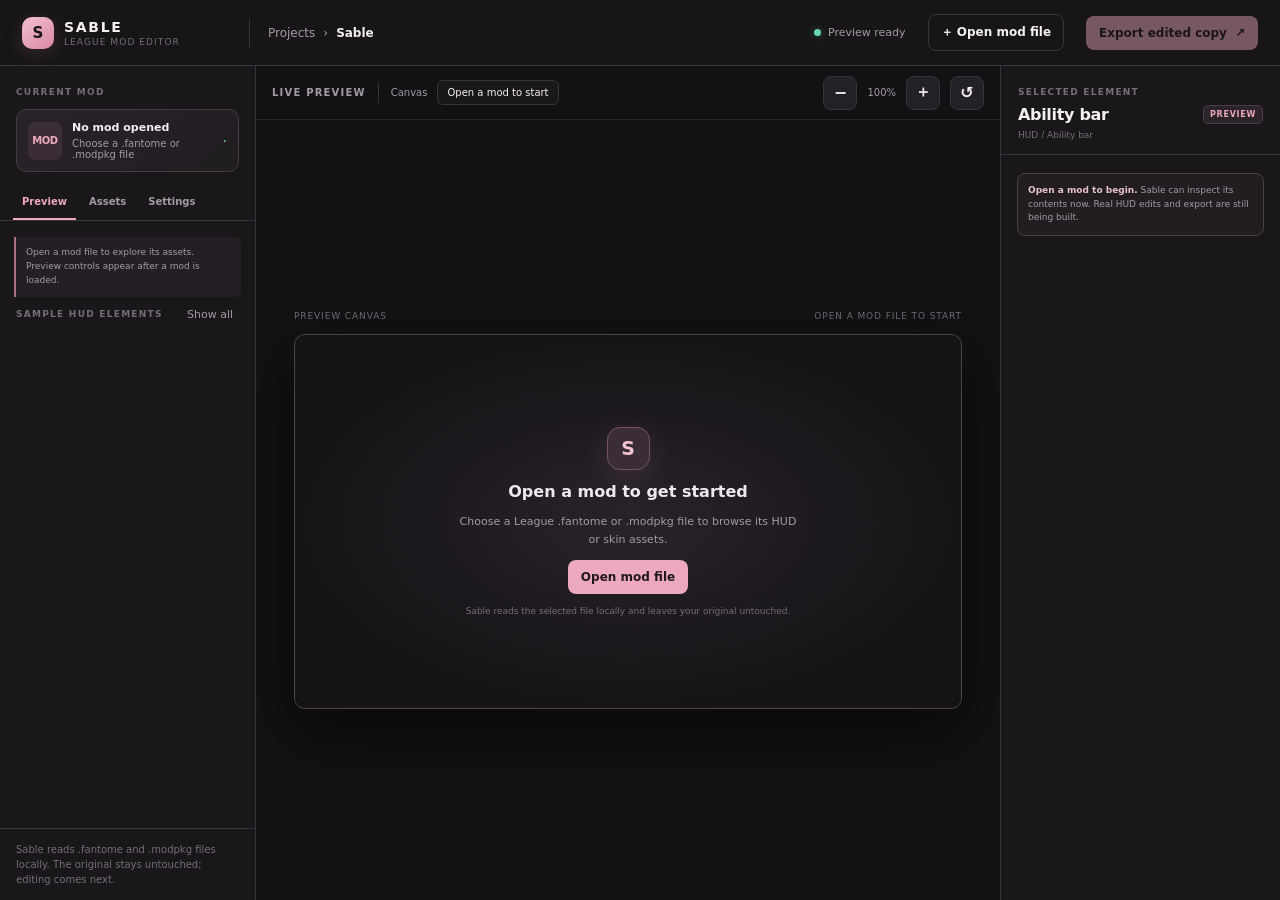
==== commit 7bafca4e: "Improve empty state and asset browser" ====
--- a/index.html
+++ b/index.html
@@ -65,6 +65,16 @@
     .tiny-action:hover { color: var(--text); }
     .element-list { display: grid; gap: 4px; }
     .asset-list { display: grid; gap: 4px; max-height: 56vh; overflow: auto; padding-right: 2px; }
+    .asset-guide { margin: 0 2px 10px; padding: 9px 10px; border-left: 2px solid #ad6e85; border-radius: 0 6px 6px 0; color: var(--muted); background: #241f24; font-size: 9px; line-height: 1.55; }
+    .asset-guide strong { color: #e7dbe2; font-weight: 700; }
+    .asset-group { min-width: 0; overflow: hidden; border: 1px solid #39333b; border-radius: 8px; background: #1d1a1e; }
+    .asset-group summary { display: flex; align-items: center; gap: 7px; padding: 9px 10px; color: #e5dde5; cursor: pointer; list-style: none; font-size: 10px; font-weight: 700; }
+    .asset-group summary::-webkit-details-marker { display: none; }
+    .asset-group summary::before { content: "+"; color: var(--accent); font-size: 10px; }
+    .asset-group[open] summary::before { content: "-"; }
+    .asset-group-title { min-width: 0; flex: 1; }
+    .asset-group-count { color: var(--muted); font-size: 9px; font-weight: 550; }
+    .asset-group-rows { display: grid; gap: 3px; padding: 0 4px 5px; }
     .asset-row { display: flex; align-items: center; gap: 8px; min-width: 0; padding: 8px; border: 1px solid transparent; border-radius: 8px; cursor: pointer; }
     .asset-row:hover { background: var(--panel-2); }
     .asset-row.selected { background: #30262d; border-color: #614754; }
@@ -75,6 +85,7 @@
     .asset-size { flex: 0 0 auto; color: var(--soft); font-size: 8px; font-variant-numeric: tabular-nums; }
     .asset-search { width: 100%; margin: 3px 0 9px; padding: 8px 9px; border: 1px solid #403a42; border-radius: 7px; outline: none; color: var(--text); background: #211f23; font-size: 10px; }
     .asset-search:focus { border-color: #765261; }
+    .wad-back { width: 100%; margin: 0 0 8px; justify-content: flex-start; }
     .package-meta { display: grid; gap: 7px; margin-bottom: 10px; padding: 10px; border: 1px solid #39333b; border-radius: 8px; background: #201d21; }
     .meta-pair { min-width: 0; }
     .meta-label { color: var(--soft); font-size: 8px; text-transform: uppercase; letter-spacing: .1em; }
@@ -103,6 +114,13 @@
     .canvas-label { width: min(100%, 860px); display: flex; justify-content: space-between; color: var(--soft); font-size: 9px; letter-spacing: .1em; text-transform: uppercase; }
     .game-preview { position: relative; width: min(100%, 860px); aspect-ratio: 16 / 9; overflow: hidden; border: 1px solid #51424c; border-radius: 11px; background: #162522; box-shadow: 0 22px 60px #0008; isolation: isolate; }
     .game-preview.asset-mode > .map, .game-preview.asset-mode > .preview-top, .game-preview.asset-mode > .preview-mini, .game-preview.asset-mode > .mock-hud { display: none; }
+    .game-preview.no-package > .map, .game-preview.no-package > .preview-top, .game-preview.no-package > .preview-mini, .game-preview.no-package > .mock-hud { display: none; }
+    .game-preview.no-package > .empty-canvas { display: flex; }
+    .empty-canvas { position: absolute; inset: 0; z-index: 6; display: none; flex-direction: column; align-items: center; justify-content: center; gap: 12px; padding: 28px; text-align: center; background: radial-gradient(ellipse at center, #28232a, #151316 72%); }
+    .empty-mark { width: 43px; height: 43px; display: grid; place-items: center; border: 1px solid #765261; border-radius: 13px; color: #f1c4d3; background: #3a2d35; font-size: 19px; font-weight: 900; box-shadow: 0 8px 28px #eca8bd20; }
+    .empty-title { color: #f0e8ef; font-size: 16px; font-weight: 750; }
+    .empty-copy { max-width: 350px; color: var(--muted); font-size: 11px; line-height: 1.6; }
+    .empty-note { color: var(--soft); font-size: 9px; }
     .asset-overlay { position: absolute; inset: 0; z-index: 8; display: none; align-items: center; justify-content: center; padding: 24px; background: radial-gradient(ellipse at center, #29242c, #151316 72%); }
     .game-preview.asset-mode .asset-overlay { display: flex; }
     .asset-viewer { width: 100%; height: 100%; display: flex; flex-direction: column; align-items: center; justify-content: center; gap: 12px; }
@@ -208,7 +226,8 @@
         <div class="side-tabs"><button class="side-tab active" data-view="elements">Preview</button><button class="side-tab" data-view="assets">Assets</button><button class="side-tab" data-toast="Project settings are planned for a later stage.">Settings</button></div>
         <div class="side-content">
           <div id="elementsView">
-            <div class="section-head"><span class="eyebrow">HUD preview elements</span><button class="tiny-action" id="showAll">Show all</button></div>
+            <div class="asset-guide" id="sampleNote"><strong>Sample only:</strong> these controls change the mock preview. They do not edit the selected mod file yet.</div>
+            <div class="section-head"><span class="eyebrow">Sample HUD elements</span><button class="tiny-action" id="showAll">Show all</button></div>
             <div class="element-list" id="elementList">
             <div class="element-row" data-element="player"><span class="element-symbol">HP</span><div class="element-name-wrap"><div class="element-name">Player stats</div><div class="element-sub">Portrait · health · mana</div></div><button class="toggle on" aria-label="Toggle Player stats"></button></div>
             <div class="element-row selected" data-element="abilities"><span class="element-symbol">QW</span><div class="element-name-wrap"><div class="element-name">Ability bar</div><div class="element-sub">Abilities · summoner spells</div></div><button class="toggle on" aria-label="Toggle Ability bar"></button></div>
@@ -218,9 +237,11 @@
             </div>
           </div>
           <div id="assetsView" class="hidden">
+            <div class="asset-guide" id="assetGuide"><strong>For HUDs:</strong> start with Likely HUD textures. <strong>For skins:</strong> explore textures and models. Search for a champion or names like HUD, atlas, minimap, or ability. Sable can preview files, but editing is not available yet.</div>
             <div class="section-head"><span class="eyebrow" id="assetCount">Package files</span><span class="tiny-action">Local only</span></div>
             <div class="package-meta" id="packageMeta"><div class="asset-empty-list">Open a `.fantome` file to view its metadata and packaged assets.</div></div>
             <input class="asset-search" id="assetSearch" type="search" placeholder="Search files…" aria-label="Search package files">
+            <button class="btn quiet wad-back hidden" id="wadBack" type="button">Back to package files</button>
             <div class="asset-list" id="packageFiles"><div class="asset-empty-list">Package files will appear here.</div></div>
           </div>
         </div>
@@ -231,7 +252,8 @@
         <div class="toolbar"><span class="toolbar-title">LIVE PREVIEW</span><span class="toolbar-line"></span><span class="tool-label">Canvas</span><span class="select-like">Summoner's Rift ▾</span><span class="toolbar-spacer"></span><button class="btn icon" id="zoomOut" aria-label="Zoom out">−</button><span class="tool-label" id="zoomLabel">100%</span><button class="btn icon" id="zoomIn" aria-label="Zoom in">＋</button><button class="btn icon" id="resetBtn" aria-label="Reset selected element">↺</button></div>
         <div class="canvas-wrap">
           <div class="canvas-label"><span>In-game preview · 16:9</span><span>Click an element on the left to edit</span></div>
-          <div class="game-preview" id="gamePreview">
+          <div class="game-preview no-package" id="gamePreview">
+            <div class="empty-canvas" id="emptyCanvas"><div class="empty-mark">S</div><div class="empty-title">Open a mod to get started</div><div class="empty-copy">Choose a League .fantome or .modpkg file to browse its HUD or skin assets.</div><button class="btn primary" id="emptyOpenFile" type="button">Open mod file</button><div class="empty-note">Sable reads the selected file locally and leaves your original untouched.</div></div>
             <div class="map"><div class="lane"></div><div class="lane two"></div><div class="river"></div><div class="map-controls">SUMMONER'S RIFT<span>PREVIEW ENVIRONMENT</span></div></div>
             <div class="preview-top hud-target" data-target="score"><div class="team-score"><span class="team-blue">3</span><span>—</span><span class="team-red">2</span></div><span class="clock">12:48</span><span>◈</span><span>2.4k</span></div>
             <div class="preview-mini">FPS: 144 &nbsp; MS: 28</div>
@@ -249,7 +271,8 @@
       <aside class="inspector">
         <div class="inspect-head"><div class="eyebrow" id="inspectEyebrow">Selected element</div><div class="inspect-title"><h1 id="selectedName">Ability bar</h1><span class="tag" id="inspectTag">Preview</span></div><div class="inspect-path" id="selectedPath">HUD / Ability bar</div></div>
         <div class="inspect-body">
-          <div id="visualControls">
+          <div class="tip" id="startPrompt"><strong>Open a mod to begin.</strong> Sable can inspect its contents now. Real HUD edits and export are still being built.</div>
+          <div class="hidden" id="visualControls">
           <div class="control-group"><div class="control-title"><span>Position</span><span>Canvas-relative</span></div><div class="xy-grid"><label><span class="field-label">Horizontal</span><span class="number-field"><input type="number" id="posX" value="0" min="-100" max="100"><span>px</span></span></label><label><span class="field-label">Vertical</span><span class="number-field"><input type="number" id="posY" value="0" min="-100" max="100"><span>px</span></span></label></div></div>
           <div class="control-group"><div class="control-title"><span>Scale</span><span id="scaleText">100%</span></div><div class="range-row"><input type="range" id="scaleRange" min="70" max="140" value="100"><span class="range-value" id="scaleValue">100%</span></div></div>
           <div class="control-group"><div class="control-title"><span>Opacity</span><span id="opacityText">100%</span></div><div class="range-row"><input type="range" id="opacityRange" min="20" max="100" value="100"><span class="range-value" id="opacityValue">100%</span></div></div>
@@ -270,8 +293,10 @@
     let toastTimer;
     let zoom = 100;
     let loadedPackage = null;
+    let currentWadView = null;
     let currentAssetUrl = null;
     let previewRequest = 0;
+    let fzstdLoadPromise = null;
     const MAX_ARCHIVE_BYTES = 512 * 1024 * 1024;
     const MAX_PREVIEW_BYTES = 96 * 1024 * 1024;
     const IMAGE_MIME = { ".png": "image/png", ".jpg": "image/jpeg", ".jpeg": "image/jpeg", ".webp": "image/webp", ".gif": "image/gif", ".bmp": "image/bmp" };
@@ -293,7 +318,10 @@
       const dot = name.lastIndexOf(".");
       return dot < 0 ? "" : name.slice(dot).toLowerCase();
     };
-    const entryKind = (path) => {
+    const entryKind = (path, assetType = "") => {
+      if (assetType === "Textures") return "TEX";
+      if (assetType === "Models & animation") return "MODEL";
+      if (assetType === "Audio") return "AUDIO";
       if (/\.wad(?:\.client)?$/i.test(path)) return "WAD";
       const extension = fileExtension(path).replace(".", "");
       return (extension || "FILE").slice(0, 4).toUpperCase();
@@ -367,6 +395,179 @@
       const output = new Uint8Array(await new Response(stream).arrayBuffer());
       if (output.byteLength !== entry.size) throw new Error("The decompressed entry size did not match its ZIP record.");
       return output;
+    };
+    const decompressBytes = async (compressed, format, expectedSize) => {
+      if (typeof DecompressionStream === "undefined") throw new Error("This browser does not support the compression decoder Sable needs.");
+      let stream;
+      try { stream = new Blob([compressed]).stream().pipeThrough(new DecompressionStream(format)); }
+      catch { throw new Error(`This browser cannot decode ${format.toUpperCase()} data.`); }
+      const output = new Uint8Array(await new Response(stream).arrayBuffer());
+      if (expectedSize !== undefined && output.byteLength !== expectedSize) throw new Error("The decompressed asset size did not match its archive record.");
+      return output;
+    };
+    const loadFzstd = () => {
+      if (globalThis.fzstd?.decompress) return Promise.resolve(globalThis.fzstd);
+      if (!fzstdLoadPromise) fzstdLoadPromise = new Promise((resolve) => {
+        const script = document.createElement("script");
+        script.src = "https://cdn.jsdelivr.net/npm/fzstd@0.1.1/umd/index.js";
+        script.onload = () => resolve(globalThis.fzstd?.decompress ? globalThis.fzstd : null);
+        script.onerror = () => resolve(null);
+        document.head.append(script);
+      });
+      return fzstdLoadPromise;
+    };
+    const decompressZstd = async (compressed, expectedSize) => {
+      try { return await decompressBytes(compressed, "zstd", expectedSize); }
+      catch (nativeError) {
+        const decoder = await loadFzstd();
+        if (!decoder) throw new Error("This browser could not decode Zstandard, and Sable could not load its fallback decoder. Refresh Sable with an internet connection, then reopen the entry.");
+        let output;
+        try { output = decoder.decompress(compressed); }
+        catch { throw new Error("Sable's fallback Zstandard decoder could not read this chunk."); }
+        if (expectedSize !== undefined && output.byteLength !== expectedSize) throw new Error("The decompressed asset size did not match its archive record.");
+        return output;
+      }
+    };
+    const parseWadIndex = (input, wadPath) => {
+      const bytes = input instanceof Uint8Array ? input : new Uint8Array(input);
+      if (bytes.length < 272 || bytes[0] !== 0x52 || bytes[1] !== 0x57) throw new Error("This entry is not a readable League WAD archive.");
+      const view = new DataView(bytes.buffer, bytes.byteOffset, bytes.byteLength);
+      const major = bytes[2]; const minor = bytes[3];
+      if (major !== 3) throw new Error(`WAD version ${major}.${minor} is not supported yet.`);
+      const countOffset = 4 + 256 + 8;
+      const count = view.getUint32(countOffset, true);
+      const entrySize = minor >= 4 ? 32 : 29;
+      const tableOffset = countOffset + 4;
+      if (count > 100000 || tableOffset + count * entrySize > bytes.length) throw new Error("The WAD table is incomplete or contains an invalid entry count.");
+      const entries = []; const compressionCounts = Object.create(null);
+      for (let i = 0; i < count; i++) {
+        const cursor = tableOffset + i * entrySize;
+        const hash = view.getBigUint64(cursor, true).toString(16).padStart(16, "0");
+        const dataOffset = view.getUint32(cursor + 8, true);
+        const compressedSize = view.getUint32(cursor + 12, true);
+        const size = view.getUint32(cursor + 16, true);
+        const packed = minor >= 4 ? view.getUint32(cursor + 20, true) : view.getUint8(cursor + 20);
+        const compression = minor >= 4 ? packed & 0x0f : packed;
+        if (compression !== 2 && (dataOffset > bytes.length || compressedSize > bytes.length - dataOffset)) throw new Error(`WAD entry ${hash} points outside the archive.`);
+        const compressionName = ({ 0: "Uncompressed", 1: "GZip", 2: "External", 3: "Zstandard", 4: "Chunked Zstandard" })[compression] || `Compression ${compression}`;
+        compressionCounts[compressionName] = (compressionCounts[compressionName] || 0) + 1;
+        entries.push({
+          path: `0x${hash}`, displayPath: `${wadPath} / 0x${hash}`, hash, size, compressedSize, dataOffset,
+          compression, compressionName, format: "wad-chunk", assetType: "WAD entries"
+        });
+      }
+      return { entries, version: `${major}.${minor}`, compressionCounts };
+    };
+    const readWadChunk = async (wadBytes, entry) => {
+      if (entry.size > MAX_PREVIEW_BYTES) throw new Error("This WAD entry is larger than 96 MB, so Sable skipped opening it.");
+      const compressed = wadBytes.subarray(entry.dataOffset, entry.dataOffset + entry.compressedSize);
+      if (entry.compression === 0) return compressed.slice();
+      if (entry.compression === 1) return decompressBytes(compressed, "gzip", entry.size);
+      if (entry.compression === 3) return decompressZstd(compressed, entry.size);
+      throw new Error(`${entry.compressionName} entries can be listed, but Sable cannot open them yet.`);
+    };
+    const identifyWadAsset = (bytes) => {
+      const magic = new TextDecoder().decode(bytes.subarray(0, 4));
+      if (magic === "TEX\0" || magic === "DDS ") return "Textures";
+      if (["SKN\0", "SKL\0", "ANM\0", "SCB\0", "SCO\0"].includes(magic)) return "Models & animation";
+      if (magic === "PROP" || magic === "PTCH") return "Game data";
+      if (magic === "BKHD" || magic === "RIFF" || magic === "WPK\0") return "Audio";
+      if (magic.startsWith("RW")) return "WAD archives";
+      if (bytes[0] === 0x89 && magic.slice(1, 4) === "PNG") return "Images";
+      return "Other WAD entries";
+    };
+    const scanWadEntries = async (bytes, wad, request) => {
+      const canReadZstd = (() => { try { new DecompressionStream("zstd"); return true; } catch { return false; } })();
+      if (!canReadZstd && wad.entries.some((entry) => entry.compression === 3)) {
+        wad.entries.forEach((entry) => { entry.assetType = "Unclassified WAD entries"; });
+        return false;
+      }
+      for (let i = 0; i < wad.entries.length; i++) {
+        if (request !== previewRequest) return false;
+        const entry = wad.entries[i];
+        try { entry.assetType = identifyWadAsset(await readWadChunk(bytes, entry)); }
+        catch { entry.assetType = "Unclassified WAD entries"; }
+        if ((i + 1) % 40 === 0) {
+          setStatus(`Reading WAD entries ${i + 1}/${wad.entries.length}`);
+          await new Promise((resolve) => requestAnimationFrame(resolve));
+        }
+      }
+      return true;
+    };
+    const decodeTex = (input) => {
+      const bytes = input instanceof Uint8Array ? input : new Uint8Array(input);
+      if (bytes.length < 12) throw new Error("This TEX file is shorter than its header.");
+      const view = new DataView(bytes.buffer, bytes.byteOffset, bytes.byteLength);
+      if (view.getUint32(0, true) !== 0x00584554) throw new Error("This file does not contain a League TEX texture.");
+      const width = view.getUint16(4, true); const height = view.getUint16(6, true);
+      const depth = bytes[8] || 1; const format = bytes[9]; const flags = bytes[11];
+      if (!width || !height || width * height > 20000000) throw new Error("This texture has dimensions Sable cannot safely preview.");
+      const mipCount = (flags & 1) ? Math.floor(Math.log2(Math.max(width, height, depth))) + 1 : 1;
+      const bytesPerMip = (w, h) => format === 20 ? w * h * 4 : Math.ceil(w / 4) * Math.ceil(h / 4) * (format === 12 ? 16 : 8);
+      let dataOffset = 12;
+      if (mipCount > 1) for (let level = mipCount - 1; level > 0; level--) dataOffset += bytesPerMip(Math.max(1, width >> level), Math.max(1, height >> level));
+      const pixels = new Uint8ClampedArray(width * height * 4);
+      if (format === 20) {
+        const required = width * height * 4;
+        if (dataOffset + required > bytes.length) throw new Error("The BGRA8 texture pixels are incomplete.");
+        for (let i = 0; i < width * height; i++) {
+          const source = dataOffset + i * 4; const target = i * 4;
+          pixels[target] = bytes[source + 2]; pixels[target + 1] = bytes[source + 1]; pixels[target + 2] = bytes[source]; pixels[target + 3] = bytes[source + 3];
+        }
+        return { width, height, format, mipCount, pixels };
+      }
+      if (![10, 11, 12].includes(format)) throw new Error(`This TEX file is open, but Sable cannot preview format ${format} yet.`);
+      const blockBytes = format === 12 ? 16 : 8;
+      const blocksWide = Math.ceil(width / 4); const blocksHigh = Math.ceil(height / 4);
+      if (dataOffset + blocksWide * blocksHigh * blockBytes > bytes.length) throw new Error("The compressed texture pixels are incomplete.");
+      const color565 = (value) => {
+        const r = (value >> 11) & 31; const g = (value >> 5) & 63; const b = value & 31;
+        return [(r << 3) | (r >> 2), (g << 2) | (g >> 4), (b << 3) | (b >> 2), 255];
+      };
+      for (let by = 0; by < blocksHigh; by++) for (let bx = 0; bx < blocksWide; bx++) {
+        const block = dataOffset + (by * blocksWide + bx) * blockBytes;
+        const colorBlock = block + (format === 12 ? 8 : 0);
+        const c0 = view.getUint16(colorBlock, true); const c1 = view.getUint16(colorBlock + 2, true);
+        const palette = [color565(c0), color565(c1)];
+        const forceFourColors = format === 12;
+        if (c0 > c1 || forceFourColors) {
+          palette.push([0, 1, 2, 3].map((_, c) => c < 3 ? Math.round((2 * palette[0][c] + palette[1][c]) / 3) : 255));
+          palette.push([0, 1, 2, 3].map((_, c) => c < 3 ? Math.round((palette[0][c] + 2 * palette[1][c]) / 3) : 255));
+        } else {
+          palette.push([0, 1, 2, 3].map((_, c) => c < 3 ? Math.round((palette[0][c] + palette[1][c]) / 2) : 255));
+          palette.push([0, 0, 0, 0]);
+        }
+        const colorIndices = view.getUint32(colorBlock + 4, true);
+        let alphaPalette = null; let alphaBytes = null;
+        if (format === 12) {
+          const a0 = bytes[block]; const a1 = bytes[block + 1]; alphaPalette = [a0, a1];
+          if (a0 > a1) for (let i = 1; i <= 6; i++) alphaPalette.push(Math.round(((7 - i) * a0 + i * a1) / 7));
+          else { for (let i = 1; i <= 4; i++) alphaPalette.push(Math.round(((5 - i) * a0 + i * a1) / 5)); alphaPalette.push(0, 255); }
+          alphaBytes = bytes.subarray(block + 2, block + 8);
+        }
+        for (let py = 0; py < 4; py++) for (let px = 0; px < 4; px++) {
+          const x = bx * 4 + px; const y = by * 4 + py; if (x >= width || y >= height) continue;
+          const pixel = py * 4 + px; const color = palette[(colorIndices >>> (pixel * 2)) & 3];
+          const target = (y * width + x) * 4;
+          pixels[target] = color[0]; pixels[target + 1] = color[1]; pixels[target + 2] = color[2];
+          if (format === 12) {
+            const bit = pixel * 3; const byte = bit >> 3; const shift = bit & 7;
+            const packed = alphaBytes[byte] | ((alphaBytes[byte + 1] || 0) << 8);
+            pixels[target + 3] = alphaPalette[(packed >> shift) & 7];
+          } else pixels[target + 3] = color[3];
+        }
+      }
+      return { width, height, format, mipCount, pixels };
+    };
+    const texToPng = async (input) => {
+      const texture = decodeTex(input);
+      const canvas = document.createElement("canvas"); canvas.width = texture.width; canvas.height = texture.height;
+      const context = canvas.getContext("2d");
+      if (!context) throw new Error("Sable could not create the texture preview canvas.");
+      const imageData = context.createImageData(texture.width, texture.height); imageData.data.set(texture.pixels); context.putImageData(imageData, 0, 0);
+      const blob = await new Promise((resolve) => canvas.toBlob(resolve, "image/png"));
+      if (!blob) throw new Error("Sable could not turn this TEX texture into a preview image.");
+      return { blob, width: texture.width, height: texture.height, format: texture.format, mipCount: texture.mipCount };
     };
     const decodeMessagePack = (bytes) => {
       const view = new DataView(bytes.buffer, bytes.byteOffset, bytes.byteLength);
@@ -503,7 +704,7 @@
       failIfTruncated(cursor, chunkCount * 61);
       const chunks = [];
       for (let i = 0; i < chunkCount; i++) {
-        const pathHash = u64(cursor); cursor += 8;
+        cursor += 8; // The path hash is informational; the indexed path table gives the display name.
         const dataOffset = u64(cursor); cursor += 8;
         const compression = bytes[cursor++];
         const compressedSize = u64(cursor); cursor += 8;
@@ -521,7 +722,7 @@
         const layer = layerIndex === 0xffffffff ? "" : layers[layerIndex].name;
         const wad = wadIndex === 0xffffffff ? "" : wads[wadIndex];
         const displayPath = [layer, wad, path].filter(Boolean).join(" / ");
-        chunks.push({ path, displayPath, layer, wad, pathHash, dataOffset, compression, compressedSize, size, format: "modpkg" });
+        chunks.push({ path, displayPath, layer, wad, dataOffset, compression, compressedSize, size, format: "modpkg" });
       }
       const metadataEntry = chunks.find((entry) => entry.path.toLowerCase() === "_meta_/info.msgpack");
       let metadata = {};
@@ -536,18 +737,7 @@
       if (entry.size > MAX_PREVIEW_BYTES) throw new Error("This entry is larger than 96 MB, so Sable skipped its preview.");
       const compressed = bytes.subarray(entry.dataOffset, entry.dataOffset + entry.compressedSize);
       if (entry.compression === 0) return compressed.slice();
-      if (entry.compression === 1) {
-        if (typeof DecompressionStream === "undefined") throw new Error("This browser cannot decompress Zstandard modpkg chunks.");
-        try {
-          const stream = new Blob([compressed]).stream().pipeThrough(new DecompressionStream("zstd"));
-          const output = new Uint8Array(await new Response(stream).arrayBuffer());
-          if (output.byteLength !== entry.size) throw new Error("The decompressed chunk size did not match its modpkg record.");
-          return output;
-        } catch (error) {
-          if (error.message?.includes("did not match")) throw error;
-          throw new Error("This chunk uses Zstandard compression, which this browser cannot decode yet. Sable can still list the modpkg contents.");
-        }
-      }
+      if (entry.compression === 1) return decompressZstd(compressed, entry.size);
       throw new Error(`Compression type ${entry.compression} is not supported.`);
     };
     const renderPackageMeta = (metadata, filename) => {
@@ -574,25 +764,81 @@
         const note = document.createElement("div"); note.className = "meta-value"; note.textContent = "No author metadata provided."; panel.append(note);
       }
     };
-    const renderPackageFiles = (entries) => {
+    const assetGroupOrder = ["Textures", "Images", "WAD archives", "WAD contents", "Models & animation", "Audio", "Game data", "Metadata", "Other WAD entries", "Unclassified WAD entries", "Other"];
+    assetGroupOrder.unshift("Likely HUD textures", "Other textures");
+    const assetGroupFor = (entry) => {
+      const path = `${entry.path} ${entry.displayPath || ""}`.toLowerCase();
+      const extension = fileExtension(entry.path);
+      if (entry.format === "wad-chunk") return entry.assetType || "WAD contents";
+      let group = "Other";
+      if (/\.wad(?:\.client)?$/i.test(path)) group = "WAD archives";
+      else if ([".tex", ".dds"].includes(extension)) group = /(hud|atlas|minimap|ability|spell|summoner|scoreboard|health.?bar|resource.?bar)/i.test(path) ? "Likely HUD textures" : "Other textures";
+      else if (IMAGE_MIME[extension]) group = "Images";
+      else if ([".skn", ".skl", ".anm", ".scb", ".sco", ".gmesh", ".tmesh"].includes(extension)) group = "Models & animation";
+      else if ([".bnk", ".wem", ".wpk"].includes(extension)) group = "Audio";
+      else if ([".json", ".msgpack", ".bin"].includes(extension) || path.startsWith("_meta/") || path.startsWith("meta/")) group = "Metadata";
+      return entry.wad && group !== "Metadata" ? `${group} · ${entry.wad}` : group;
+    };
+    const renderPackageFiles = (entries, countLabel = "package files") => {
       const list = document.getElementById("packageFiles");
       list.replaceChildren();
-      document.getElementById("assetCount").textContent = `${entries.length} package files`;
+      const hasHashedWadEntries = entries.some((entry) => entry.format === "wad-chunk");
+      document.getElementById("assetGuide").textContent = hasHashedWadEntries
+        ? "WAD entries use hashed names, so Sable can group them by detected file type but cannot identify each HUD part yet. Expand Textures to inspect TEX files."
+        : "HUD mods: start with Likely HUD textures; this label is guessed from filenames. Skin mods: explore Other textures and Models & animation. Search for the champion or names like HUD, atlas, minimap, or ability. These files can be previewed, but not edited yet.";
+      document.getElementById("assetCount").textContent = `${entries.length} ${countLabel}`;
       if (!entries.length) {
         const empty = document.createElement("div"); empty.className = "asset-empty-list"; empty.textContent = "No files were found in this package."; list.append(empty); return;
       }
+      const groups = new Map();
       for (const entry of entries) {
-        const displayPath = entry.displayPath || entry.path;
-        const row = document.createElement("button"); row.type = "button"; row.className = "asset-row"; row.dataset.search = displayPath.toLowerCase();
-        const kind = document.createElement("span"); kind.className = "asset-kind"; kind.textContent = entryKind(entry.path);
-        const details = document.createElement("span"); details.className = "asset-details";
-        const name = document.createElement("span"); name.className = "asset-name"; name.textContent = entry.path.split("/").pop() || entry.path;
-        const path = document.createElement("span"); path.className = "asset-path"; path.textContent = displayPath;
-        const size = document.createElement("span"); size.className = "asset-size"; size.textContent = prettyBytes(entry.size);
-        details.append(name, path); row.append(kind, details, size);
-        row.addEventListener("click", () => selectPackageEntry(entry, row));
-        list.append(row);
-      }
+        const group = assetGroupFor(entry);
+        if (!groups.has(group)) groups.set(group, []);
+        groups.get(group).push(entry);
+      }
+      const groupNames = [...groups.keys()].sort((a, b) => {
+        const rank = (name) => { const index = assetGroupOrder.findIndex((base) => name === base || name.startsWith(`${base} · `)); return index < 0 ? assetGroupOrder.length : index; };
+        return rank(a) - rank(b) || a.localeCompare(b);
+      });
+      for (const groupName of groupNames) {
+        const groupEntries = groups.get(groupName);
+        if (!groupEntries?.length) continue;
+        groupEntries.sort((a, b) => (a.displayPath || a.path).localeCompare(b.displayPath || b.path, undefined, { numeric: true, sensitivity: "base" }));
+        const group = document.createElement("details"); group.className = "asset-group"; group.open = groupName.startsWith("Likely HUD textures") || groupName.startsWith("WAD archives");
+        const heading = document.createElement("summary");
+        const title = document.createElement("span"); title.className = "asset-group-title"; title.textContent = groupName;
+        const count = document.createElement("span"); count.className = "asset-group-count"; count.textContent = `${groupEntries.length} ${groupEntries.length === 1 ? "file" : "files"}`;
+        heading.append(title, count);
+        const rows = document.createElement("div"); rows.className = "asset-group-rows";
+        for (const entry of groupEntries) {
+          const displayPath = entry.displayPath || entry.path;
+          const row = document.createElement("button"); row.type = "button"; row.className = "asset-row"; row.dataset.search = `${displayPath} ${groupName}`.toLowerCase();
+          const kind = document.createElement("span"); kind.className = "asset-kind"; kind.textContent = entryKind(entry.path, entry.assetType);
+          const details = document.createElement("span"); details.className = "asset-details";
+          const name = document.createElement("span"); name.className = "asset-name"; name.textContent = entry.path.split("/").pop() || entry.path;
+          const path = document.createElement("span"); path.className = "asset-path"; path.textContent = displayPath;
+          const size = document.createElement("span"); size.className = "asset-size"; size.textContent = prettyBytes(entry.size);
+          details.append(name, path); row.append(kind, details, size);
+          row.addEventListener("click", () => selectPackageEntry(entry, row));
+          rows.append(row);
+        }
+        group.append(heading, rows);
+        list.append(group);
+      }
+    };
+    const readPackageEntry = (entry) => entry.format === "modpkg"
+      ? readModpkgChunk(loadedPackage.buffer, entry)
+      : readZipEntry(loadedPackage.buffer, entry);
+    const showTexturePreview = async (bytes, entry, request) => {
+      const image = document.getElementById("assetImage"); const message = document.getElementById("assetMessage");
+      message.textContent = "Decoding texture preview."; message.classList.remove("hidden");
+      const preview = await texToPng(bytes);
+      if (request !== previewRequest) return;
+      currentAssetUrl = URL.createObjectURL(preview.blob);
+      image.src = currentAssetUrl; image.classList.remove("hidden"); message.classList.add("hidden");
+      document.getElementById("inspectTag").textContent = `TEX ${preview.width}×${preview.height}`;
+      document.getElementById("selectedPath").textContent = `${preview.width} × ${preview.height} · format ${preview.format} · ${preview.mipCount} mip${preview.mipCount === 1 ? "" : "s"} · ${entry.displayPath || entry.path}`;
+      document.getElementById("assetPreviewTitle").textContent = `${entry.path.split("/").pop() || entry.path} · ${preview.width}×${preview.height}`;
     };
     const selectPackageEntry = async (entry, row) => {
       const request = ++previewRequest;
@@ -600,50 +846,119 @@
       document.getElementById("gamePreview").classList.add("asset-mode");
       document.getElementById("visualControls").classList.add("hidden");
       document.getElementById("assetReadOnly").classList.remove("hidden");
-      document.getElementById("inspectEyebrow").textContent = "Package entry";
+      document.getElementById("inspectEyebrow").textContent = entry.format === "wad-chunk" ? "WAD asset" : "Package entry";
       const displayPath = entry.displayPath || entry.path;
       document.getElementById("selectedName").textContent = entry.path.split("/").pop() || entry.path;
-      document.getElementById("inspectTag").textContent = entryKind(entry.path);
+      document.getElementById("inspectTag").textContent = entry.format === "wad-chunk" ? entryKind(entry.path, entry.assetType) : entryKind(entry.path);
       document.getElementById("selectedPath").textContent = `${prettyBytes(entry.size)} · ${displayPath}`;
       document.getElementById("assetPreviewTitle").textContent = displayPath;
-      const image = document.getElementById("assetImage");
-      const message = document.getElementById("assetMessage");
+      const image = document.getElementById("assetImage"); const message = document.getElementById("assetMessage");
       image.classList.add("hidden"); image.removeAttribute("src");
       if (currentAssetUrl) { URL.revokeObjectURL(currentAssetUrl); currentAssetUrl = null; }
-      const mime = IMAGE_MIME[fileExtension(entry.path)];
-      if (!mime) {
-        message.classList.remove("hidden");
-        message.textContent = /\.wad(?:\.client)?$/i.test(entry.path)
-          ? "This is a packed WAD archive. Sable can list it, but unpacking and editing WAD contents are the next development stage."
-          : "Sable can list this file, but its format does not have a preview yet.";
-        return;
-      }
-      message.textContent = "Loading image preview…"; message.classList.remove("hidden");
+
       try {
-        const data = entry.format === "modpkg"
-          ? await readModpkgChunk(loadedPackage.buffer, entry)
-          : await readZipEntry(loadedPackage.buffer, entry);
+        if (entry.format === "wad-chunk") {
+          if (!currentWadView) throw new Error("Go back to the package and open the WAD again.");
+          message.textContent = `Opening ${entry.assetType.toLowerCase()} entry.`; message.classList.remove("hidden");
+          const data = await readWadChunk(currentWadView.bytes, entry);
+          if (request !== previewRequest) return;
+          if (data.length >= 4 && data[0] === 0x54 && data[1] === 0x45 && data[2] === 0x58 && data[3] === 0) {
+            await showTexturePreview(data, entry, request);
+            setStatus("TEX preview ready");
+          } else {
+            const magic = [...data.subarray(0, 4)].map((byte) => byte.toString(16).padStart(2, "0")).join(" ").toUpperCase();
+            message.textContent = `${entry.assetType} · ${entry.compressionName} · ${prettyBytes(entry.size)} · header ${magic}. This entry is opened and identified, but it does not have an image preview.`;
+            message.classList.remove("hidden");
+          }
+          return;
+        }
+
+        if (/\.wad(?:\.client)?$/i.test(entry.path)) {
+          message.textContent = "Opening WAD and grouping its contents."; message.classList.remove("hidden");
+          setStatus("Reading WAD archive");
+          const bytes = await readPackageEntry(entry);
+          if (request !== previewRequest) return;
+          const wad = parseWadIndex(bytes, displayPath);
+          currentWadView = { sourceEntry: entry, bytes, entries: wad.entries, version: wad.version };
+          const classified = await scanWadEntries(bytes, wad, request);
+          if (request !== previewRequest) return;
+          document.getElementById("wadBack").classList.remove("hidden");
+          document.getElementById("assetSearch").value = "";
+          renderPackageFiles(wad.entries, "WAD entries");
+          document.getElementById("selectedName").textContent = `${wad.entries.length} WAD entries`;
+          document.getElementById("inspectTag").textContent = `WAD ${wad.version}`;
+          document.getElementById("selectedPath").textContent = `${displayPath} · ${wad.entries.length} hashed entries`;
+          document.getElementById("assetPreviewTitle").textContent = `${displayPath} · WAD ${wad.version}`;
+          const groups = Object.create(null);
+          wad.entries.forEach((item) => { groups[item.assetType] = (groups[item.assetType] || 0) + 1; });
+          const summary = Object.entries(groups).map(([name, count]) => `${name}: ${count}`).join(" · ");
+          message.textContent = classified
+            ? `${wad.entries.length} internal entries grouped by detected file type (${summary}). WAD paths are stored as hashes, so Sable shows each asset's hash.`
+            : `${wad.entries.length} internal entries indexed. This browser cannot decode Zstandard, so Sable cannot classify or preview compressed entries here.`;
+          message.classList.remove("hidden");
+          setStatus(`WAD ${wad.version} · ${wad.entries.length} entries`);
+          return;
+        }
+
+        const data = await readPackageEntry(entry);
         if (request !== previewRequest) return;
+        if (fileExtension(entry.path) === ".tex") {
+          await showTexturePreview(data, entry, request);
+          setStatus("TEX preview ready");
+          return;
+        }
+        const mime = IMAGE_MIME[fileExtension(entry.path)];
+        if (!mime) {
+          message.textContent = "Sable opened this package entry. It can preview images and supported TEX textures; this file type currently has no visual preview.";
+          message.classList.remove("hidden");
+          return;
+        }
         currentAssetUrl = URL.createObjectURL(new Blob([data], { type: mime }));
         image.src = currentAssetUrl; image.classList.remove("hidden"); message.classList.add("hidden");
       } catch (error) {
         if (request !== previewRequest) return;
-        message.textContent = error.message || "Sable could not preview this image.";
+        message.textContent = error.message || "Sable could not open this package entry.";
+        message.classList.remove("hidden");
       }
     };
     const switchSidebarView = (view) => {
       document.querySelectorAll(".side-tab").forEach((tab) => tab.classList.toggle("active", tab.dataset.view === view));
       document.getElementById("elementsView").classList.toggle("hidden", view !== "elements");
       document.getElementById("assetsView").classList.toggle("hidden", view !== "assets");
+      setCanvasState(!loadedPackage ? "empty" : view === "elements" ? "sample" : "assets");
       if (view === "elements") {
         previewRequest++;
         document.getElementById("gamePreview").classList.remove("asset-mode");
         document.getElementById("assetReadOnly").classList.add("hidden");
-        document.getElementById("visualControls").classList.remove("hidden");
+        document.getElementById("visualControls").classList.toggle("hidden", !loadedPackage);
         document.getElementById("inspectEyebrow").textContent = "Selected element";
         document.getElementById("inspectTag").textContent = "Preview";
         selectElement(selected);
-      }
+      } else if (loadedPackage) {
+        previewRequest++;
+        document.getElementById("gamePreview").classList.add("asset-mode");
+        document.getElementById("assetReadOnly").classList.add("hidden");
+      }
+    };
+    const returnToPackageFiles = () => {
+      if (!loadedPackage) return;
+      previewRequest++;
+      currentWadView = null;
+      if (currentAssetUrl) { URL.revokeObjectURL(currentAssetUrl); currentAssetUrl = null; }
+      document.getElementById("wadBack").classList.add("hidden");
+      document.getElementById("assetSearch").value = "";
+      renderPackageFiles(loadedPackage.entries);
+      const name = loadedPackage.metadata.display_name || loadedPackage.metadata.name || loadedPackage.metadata.Name || loadedPackage.file.name;
+      document.getElementById("selectedName").textContent = name;
+      document.getElementById("inspectEyebrow").textContent = "Package";
+      document.getElementById("inspectTag").textContent = loadedPackage.format.toUpperCase();
+      document.getElementById("selectedPath").textContent = `${loadedPackage.entries.length} package entries`;
+      document.getElementById("assetPreviewTitle").textContent = name;
+      document.getElementById("assetImage").classList.add("hidden");
+      document.getElementById("assetImage").removeAttribute("src");
+      document.getElementById("assetMessage").textContent = "Choose an asset group, then open a TEX texture or WAD archive to inspect its contents.";
+      document.getElementById("assetMessage").classList.remove("hidden");
+      setStatus(`${loadedPackage.format.toUpperCase()} loaded`);
     };
     const openModFile = async (file) => {
       if (!file) return;
@@ -666,7 +981,11 @@
         }
         if (currentAssetUrl) URL.revokeObjectURL(currentAssetUrl);
         currentAssetUrl = null;
+        currentWadView = null;
+        document.getElementById("wadBack").classList.add("hidden");
         loadedPackage = { file, buffer: archive.buffer, entries: archive.entries, metadata, format, layers: archive.layers || [] };
+        document.getElementById("gamePreview").classList.remove("no-package");
+        setCanvasState("assets");
         const displayName = metadata.display_name || metadata.name || metadata.Name || file.name;
         document.getElementById("modName").textContent = displayName;
         document.getElementById("projectName").textContent = displayName;
@@ -689,8 +1008,8 @@
         document.getElementById("assetImage").classList.add("hidden");
         document.getElementById("assetMessage").classList.remove("hidden");
         document.getElementById("assetMessage").textContent = format === "modpkg"
-          ? "Choose an entry to inspect it. Files are shown with their layer and target WAD. Zstandard-compressed chunks may not preview in this browser yet."
-          : "Choose an image from the Assets tab to preview it. Packed WAD archives are listed but not unpacked yet.";
+          ? "Choose an asset group. TEX entries open as image previews; entries are organized by type and target WAD."
+          : "Choose an asset group. Open a WAD archive to browse its internal entries, or select a supported image to preview it.";
         setStatus(`${format.toUpperCase()} loaded`);
         toast(`Opened ${file.name} · ${archive.entries.length} entries`);
       } catch (error) {
@@ -794,6 +1113,8 @@
       else if (tab.dataset.toast) toast(tab.dataset.toast);
     }));
     document.getElementById("openFile").addEventListener("click", () => document.getElementById("filePicker").click());
+    document.getElementById("emptyOpenFile").addEventListener("click", () => document.getElementById("filePicker").click());
+    document.getElementById("wadBack").addEventListener("click", returnToPackageFiles);
     document.getElementById("filePicker").addEventListener("change", (event) => {
       const file = event.target.files[0];
       event.target.value = "";
@@ -808,6 +1129,11 @@
         row.classList.toggle("hidden", !match);
         if (match) visible++;
       });
+      document.querySelectorAll(".asset-group").forEach((group) => {
+        const matches = group.querySelectorAll(".asset-row:not(.hidden)").length;
+        group.classList.toggle("hidden", matches === 0);
+        if (query && matches) group.open = true;
+      });
       let empty = document.getElementById("assetSearchEmpty");
       if (!empty) {
         empty = document.createElement("div");
@@ -818,6 +1144,30 @@
       if (query && visible === 0) document.getElementById("packageFiles").append(empty);
       else empty.remove();
     });
+    const setCanvasState = (state) => {
+      const mode = document.querySelector(".select-like");
+      const labels = document.querySelectorAll(".canvas-label span");
+      document.getElementById("visualControls").classList.toggle("hidden", state !== "sample");
+      document.getElementById("startPrompt").classList.toggle("hidden", state !== "empty");
+      document.getElementById("elementList").classList.toggle("hidden", state !== "sample");
+      document.getElementById("sampleNote").textContent = state === "empty"
+        ? "Open a mod file to explore its assets. Preview controls appear after a mod is loaded."
+        : "Sample only: these controls change the mock preview and never edit files in your mod.";
+      if (state === "empty") {
+        mode.textContent = "Open a mod to start";
+        labels[0].textContent = "Preview canvas";
+        labels[1].textContent = "Open a mod file to start";
+      } else if (state === "assets") {
+        mode.textContent = "Asset preview";
+        labels[0].textContent = "Mod asset preview";
+        labels[1].textContent = "Read-only; no changes saved";
+      } else {
+        mode.textContent = "Sample HUD";
+        labels[0].textContent = "Sample HUD preview";
+        labels[1].textContent = "This mockup does not edit the mod";
+      }
+    };
+    setCanvasState("empty");
     selectElement("abilities");
   </script>
 </body>
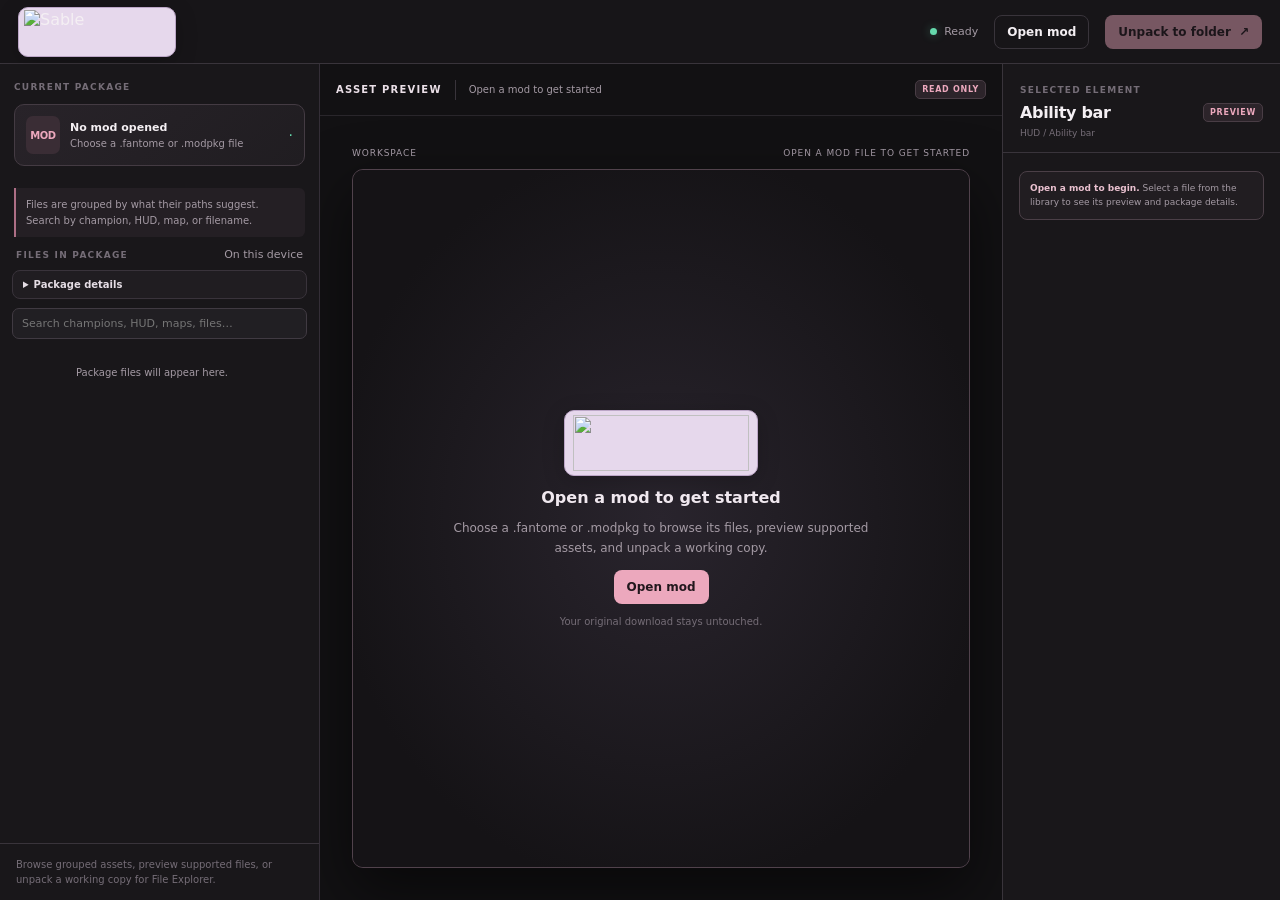
==== commit 468b035e: "Refresh Sable asset workspace and unpack flow" ====
--- a/index.html
+++ b/index.html
@@ -4,7 +4,7 @@
   <meta charset="utf-8">
   <meta name="viewport" content="width=device-width, initial-scale=1">
   <meta name="theme-color" content="#151316">
-  <title>Sable — League mod editor</title>
+  <title>Sable — League mod workspace</title>
   <style>
     :root {
       color-scheme: dark;
@@ -203,24 +203,72 @@
     @media (max-width: 1120px) { .layout { grid-template-columns: 220px minmax(380px,1fr) 250px; }.brand { min-width: 180px; }.items { right: 160px; } }
     @media (max-width: 900px) { .layout { grid-template-columns: 210px minmax(360px,1fr); }.inspector { display: none; }.status { display: none; } }
     @media (max-width: 650px) { .topbar { padding: 0 12px; gap: 12px; }.brand { min-width: 0; }.brand-sub,.crumb,.topbar .quiet { display: none; }.layout { display: flex; flex-direction: column; }.sidebar { min-height: auto; border-right: 0; border-bottom: 1px solid var(--line); }.side-top { padding: 12px; }.side-tabs { display: none; }.side-content { padding: 0 10px 10px; }.section-head { margin: 0 3px 5px; }.element-list { grid-template-columns: repeat(3,1fr); }.element-row { padding: 5px; min-height: 53px; gap: 5px; flex-wrap: wrap; }.element-row .toggle { margin-left: auto; }.element-sub { display: none; }.side-bottom { display: none; }.workspace { min-height: 58vh; }.toolbar { height: 45px; flex-basis: 45px; padding: 0 10px; }.canvas-wrap { min-height: 300px; padding: 16px 9px; }.game-preview { border-radius: 6px; }.player-panel { left: 7px; bottom: 6px; transform: scale(.76); transform-origin: bottom left; }.ability-bar { bottom: 6px; transform: translateX(-50%) scale(.78); transform-origin: bottom center; }.items { right: 94px; bottom: 9px; transform: scale(.76); transform-origin: bottom right; }.minimap { right: 6px; bottom: 6px; width: 77px; }.preview-top { top: 6px; padding: 4px 7px; gap: 6px; font-size: 7px; }.preview-mini { top: 7px; right: 7px; font-size: 6px; } }
+  
+    /* Sable workspace refresh: keep the asset browser and its scroll area inside the app viewport. */
+    body { height: 100dvh; overflow: hidden; }
+    .app { height: 100dvh; min-height: 0; overflow: hidden; }
+    .topbar { height: 64px; flex-basis: 64px; gap: 16px; padding: 0 18px; }
+    .brand { min-width: 0; flex: 0 0 auto; }
+    .brand-logo-frame, .welcome-logo-frame { display: grid; place-items: center; border: 1px solid #bca6c7; border-radius: 10px; background: #e6d8ec; box-shadow: 0 5px 22px #0003; }
+    .brand-logo-frame { width: 158px; height: 50px; padding: 2px 5px; }
+    .brand-logo { display: block; width: 100%; height: 100%; object-fit: contain; }
+    .layout { height: calc(100dvh - 64px); flex: 1 1 auto; min-height: 0; overflow: hidden; grid-template-columns: 320px minmax(0, 1fr) 278px; }
+    .sidebar, .inspector { height: 100%; min-height: 0; overflow: hidden; }
+    .sidebar { border-right-color: #342e37; }
+    .side-top { flex: 0 0 auto; padding: 18px 14px 12px; }
+    .side-tabs { display: none !important; }
+    .side-content { display: flex; flex: 1 1 auto; flex-direction: column; min-height: 0; overflow: hidden; padding: 10px 12px 12px; }
+    #elementsView { display: none !important; }
+    #assetsView:not(.hidden) { display: flex; flex: 1 1 auto; flex-direction: column; min-height: 0; overflow: hidden; }
+    .asset-guide { flex: 0 0 auto; margin: 0 2px 9px; font-size: 10px; }
+    .meta-details { flex: 0 0 auto; margin: 0 0 7px; border: 1px solid #39333b; border-radius: 8px; background: #201d21; }
+    .meta-details > summary { padding: 8px 10px; color: #e5dde5; cursor: pointer; font-size: 10px; font-weight: 650; }
+    .meta-details[open] > summary { border-bottom: 1px solid #39333b; }
+    .package-meta { gap: 6px; margin: 0; padding: 9px; border: 0; background: transparent; }
+    .asset-search { flex: 0 0 auto; margin: 2px 0 8px; font-size: 11px; }
+    .wad-back { flex: 0 0 auto; }
+    .asset-list { display: flex; flex: 1 1 auto; flex-direction: column; gap: 6px; width: 100%; min-height: 0; max-height: none; overflow-x: hidden; overflow-y: auto; overscroll-behavior: contain; scrollbar-gutter: stable; padding: 0 3px 4px; }
+    .asset-group { flex: 0 0 auto; width: 100%; min-width: 0; }
+    .asset-group-rows { display: grid; min-width: 0; }
+    .asset-row { min-width: 0; }
+    .workspace { height: 100%; min-height: 0; overflow: hidden; }
+    .toolbar { height: 52px; flex-basis: 52px; gap: 11px; }
+    .toolbar-title { color: #eadfe7; }
+    .canvas-wrap { min-height: 0; justify-content: flex-start; align-items: stretch; gap: 11px; padding: clamp(16px, 2.5vw, 34px); }
+    .canvas-label { width: 100%; max-width: 1100px; flex: 0 0 auto; color: #a99eaa; }
+    .game-preview { width: 100%; max-width: 1100px; height: auto; min-height: 0; flex: 1 1 auto; aspect-ratio: auto; margin: 0 auto; background: radial-gradient(ellipse at center, #29242d, #151316 75%); }
+    .game-preview > .map, .game-preview > .preview-top, .game-preview > .preview-mini, .game-preview > .mock-hud { display: none !important; }
+    .empty-canvas { background: radial-gradient(ellipse at center, #29242d, #151316 76%); }
+    .welcome-logo-frame { width: 194px; height: 66px; padding: 4px 8px; }
+    .welcome-logo { width: 100%; height: 100%; object-fit: contain; }
+    .empty-copy { max-width: 460px; font-size: 12px; }
+    .empty-note { font-size: 10px; }
+    .asset-overlay { background: #151316; }
+    .asset-image { max-width: 96%; max-height: calc(100% - 42px); }
+    .inspector { display: flex; flex-direction: column; border-left: 1px solid var(--line); }
+    .inspect-head { flex: 0 0 auto; }
+    .inspect-body { flex: 1 1 auto; min-height: 0; overflow-y: auto; overscroll-behavior: contain; }
+    @media (max-width: 1120px) { .layout { grid-template-columns: 292px minmax(0, 1fr) 250px; } }
+    @media (max-width: 900px) { .layout { grid-template-columns: 280px minmax(0, 1fr); }.inspector { display: none; } }
+    @media (max-width: 650px) { body, .app { height: auto; min-height: 100dvh; overflow: auto; }.topbar { position: sticky; top: 0; z-index: 30; }.layout { display: flex; height: auto; min-height: calc(100dvh - 64px); overflow: visible; flex-direction: column; }.sidebar { height: 54vh; min-height: 300px; max-height: 68vh; border-right: 0; border-bottom: 1px solid var(--line); }.side-top { padding: 12px; }.side-content { padding: 8px 10px 10px; }.workspace { height: 62vh; min-height: 390px; }.toolbar { height: 46px; flex-basis: 46px; padding: 0 10px; }.canvas-wrap { padding: 14px 10px; }.inspector { display: none; }.side-bottom { display: none; }.brand-logo-frame { width: 135px; height: 44px; }.topbar .status { display: none; }.topbar .quiet { display: inline-flex; }.topbar .btn { padding: 9px 10px; font-size: 10px; } }
+
   </style>
 </head>
 <body>
   <div class="app">
     <header class="topbar">
-      <div class="brand"><div class="brand-mark">S</div><div><div class="brand-name">SABLE</div><div class="brand-sub">League mod editor</div></div></div>
-      <div class="crumb">Projects <span>›</span> <strong id="projectName">Sable</strong></div>
+      <div class="brand"><span class="brand-logo-frame"><img class="brand-logo" src="assets/sable-logo.png" alt="Sable"></span></div>
       <div class="top-spacer"></div>
-      <div class="status"><span class="dot"></span> <span id="statusText">Preview ready</span></div>
-      <button class="btn quiet" id="openFile">＋ Open mod file</button>
-      <button class="btn primary" id="exportBtn" disabled title="Editing and export are not implemented yet.">Export edited copy <span>↗</span></button>
+      <div class="status"><span class="dot"></span> <span id="statusText">Ready</span></div>
+      <button class="btn quiet" id="openFile" type="button">Open mod</button>
+      <button class="btn primary" id="unpackBtn" type="button" disabled title="Save an organized working copy to a folder you choose.">Unpack to folder <span>↗</span></button>
       <input type="file" id="filePicker" accept=".fantome,.modpkg,.zip" hidden>
     </header>
 
     <main class="layout">
       <aside class="sidebar">
         <div class="side-top">
-          <div class="eyebrow">Current mod</div>
+          <div class="eyebrow">Current package</div>
           <div class="file-card"><div class="file-icon">MOD</div><div class="file-meta"><div class="file-name" id="modName">No mod opened</div><div class="file-desc" id="fileDesc">Choose a .fantome or .modpkg file</div></div><span class="file-check" id="fileCheck">·</span></div>
         </div>
         <div class="side-tabs"><button class="side-tab active" data-view="elements">Preview</button><button class="side-tab" data-view="assets">Assets</button><button class="side-tab" data-toast="Project settings are planned for a later stage.">Settings</button></div>
@@ -236,33 +284,24 @@
             <div class="element-row" data-element="score"><span class="element-symbol">0:0</span><div class="element-name-wrap"><div class="element-name">Match score</div><div class="element-sub">Scoreboard · game timer</div></div><button class="toggle on" aria-label="Toggle Match score"></button></div>
             </div>
           </div>
-          <div id="assetsView" class="hidden">
-            <div class="asset-guide" id="assetGuide"><strong>For HUDs:</strong> start with Likely HUD textures. <strong>For skins:</strong> explore textures and models. Search for a champion or names like HUD, atlas, minimap, or ability. Sable can preview files, but editing is not available yet.</div>
-            <div class="section-head"><span class="eyebrow" id="assetCount">Package files</span><span class="tiny-action">Local only</span></div>
-            <div class="package-meta" id="packageMeta"><div class="asset-empty-list">Open a `.fantome` file to view its metadata and packaged assets.</div></div>
-            <input class="asset-search" id="assetSearch" type="search" placeholder="Search files…" aria-label="Search package files">
+          <div id="assetsView">
+            <div class="asset-guide" id="assetGuide">Files are grouped by what their paths suggest. Search by champion, HUD, map, or filename.</div>
+            <div class="section-head"><span class="eyebrow" id="assetCount">Files in package</span><span class="tiny-action">On this device</span></div>
+            <details class="meta-details"><summary>Package details</summary><div class="package-meta" id="packageMeta"><div class="asset-empty-list">Package details will appear here.</div></div></details>
+            <input class="asset-search" id="assetSearch" type="search" placeholder="Search champions, HUD, maps, files…" aria-label="Search package files">
             <button class="btn quiet wad-back hidden" id="wadBack" type="button">Back to package files</button>
             <div class="asset-list" id="packageFiles"><div class="asset-empty-list">Package files will appear here.</div></div>
           </div>
         </div>
-        <div class="side-bottom">Sable reads .fantome and .modpkg files locally. The original stays untouched; editing comes next.</div>
+        <div class="side-bottom">Browse grouped assets, preview supported files, or unpack a working copy for File Explorer.</div>
       </aside>
 
       <section class="workspace">
-        <div class="toolbar"><span class="toolbar-title">LIVE PREVIEW</span><span class="toolbar-line"></span><span class="tool-label">Canvas</span><span class="select-like">Summoner's Rift ▾</span><span class="toolbar-spacer"></span><button class="btn icon" id="zoomOut" aria-label="Zoom out">−</button><span class="tool-label" id="zoomLabel">100%</span><button class="btn icon" id="zoomIn" aria-label="Zoom in">＋</button><button class="btn icon" id="resetBtn" aria-label="Reset selected element">↺</button></div>
+        <div class="toolbar"><span class="toolbar-title">ASSET PREVIEW</span><span class="toolbar-line"></span><span class="tool-label" id="workspaceFileLabel">Open a mod to get started</span><span class="toolbar-spacer"></span><span class="tag">Read only</span></div>
         <div class="canvas-wrap">
-          <div class="canvas-label"><span>In-game preview · 16:9</span><span>Click an element on the left to edit</span></div>
+          <div class="canvas-label"><span>Preview</span><span>Select a file from the library</span></div>
           <div class="game-preview no-package" id="gamePreview">
-            <div class="empty-canvas" id="emptyCanvas"><div class="empty-mark">S</div><div class="empty-title">Open a mod to get started</div><div class="empty-copy">Choose a League .fantome or .modpkg file to browse its HUD or skin assets.</div><button class="btn primary" id="emptyOpenFile" type="button">Open mod file</button><div class="empty-note">Sable reads the selected file locally and leaves your original untouched.</div></div>
-            <div class="map"><div class="lane"></div><div class="lane two"></div><div class="river"></div><div class="map-controls">SUMMONER'S RIFT<span>PREVIEW ENVIRONMENT</span></div></div>
-            <div class="preview-top hud-target" data-target="score"><div class="team-score"><span class="team-blue">3</span><span>—</span><span class="team-red">2</span></div><span class="clock">12:48</span><span>◈</span><span>2.4k</span></div>
-            <div class="preview-mini">FPS: 144 &nbsp; MS: 28</div>
-            <div class="mock-hud" id="mockHud">
-              <div class="player-panel hud-target" data-target="player"><div class="player-upper"><div class="portrait">J</div><div class="bars"><div class="bar"><span class="hp"></span></div><div class="bar"><span class="mp"></span></div><div class="player-meta">1,248 / 1,640</div></div></div><span class="level">11</span></div>
-              <div class="ability-bar hud-target selected-target" data-target="abilities"><div class="ability">Q<small>3</small></div><div class="ability">W<small>2</small></div><div class="ability">E<small>4</small></div><div class="ability active-ability">R<small>1</small></div><div class="spells"><div class="spell">D</div><div class="spell">F</div></div></div>
-              <div class="items hud-target" data-target="items"><div class="item"></div><div class="item"></div><div class="item"></div><div class="item"></div><div class="item"></div><div class="item"></div></div>
-              <div class="minimap hud-target" data-target="minimap"><div class="mini-diag"></div><div class="mini-diag two"></div><div class="mini-river"></div><span class="mini-dot"></span><span class="mini-dot red"></span></div>
-            </div>
+            <div class="empty-canvas" id="emptyCanvas"><span class="welcome-logo-frame"><img class="welcome-logo" src="assets/sable-logo.png" alt=""></span><div class="empty-title">Open a mod to get started</div><div class="empty-copy">Choose a .fantome or .modpkg to browse its files, preview supported assets, and unpack a working copy.</div><button class="btn primary" id="emptyOpenFile" type="button">Open mod</button><div class="empty-note">Your original download stays untouched.</div></div>
             <div class="asset-overlay" id="assetOverlay"><div class="asset-viewer"><div class="asset-viewer-title" id="assetPreviewTitle">Select an asset</div><img id="assetImage" class="asset-image hidden" alt="Preview of selected package image"><div id="assetMessage" class="asset-message">Choose an image from the Assets tab to preview it.</div></div></div>
           </div>
         </div>
@@ -271,7 +310,7 @@
       <aside class="inspector">
         <div class="inspect-head"><div class="eyebrow" id="inspectEyebrow">Selected element</div><div class="inspect-title"><h1 id="selectedName">Ability bar</h1><span class="tag" id="inspectTag">Preview</span></div><div class="inspect-path" id="selectedPath">HUD / Ability bar</div></div>
         <div class="inspect-body">
-          <div class="tip" id="startPrompt"><strong>Open a mod to begin.</strong> Sable can inspect its contents now. Real HUD edits and export are still being built.</div>
+          <div class="tip" id="startPrompt"><strong>Open a mod to begin.</strong> Select a file from the library to see its preview and package details.</div>
           <div class="hidden" id="visualControls">
           <div class="control-group"><div class="control-title"><span>Position</span><span>Canvas-relative</span></div><div class="xy-grid"><label><span class="field-label">Horizontal</span><span class="number-field"><input type="number" id="posX" value="0" min="-100" max="100"><span>px</span></span></label><label><span class="field-label">Vertical</span><span class="number-field"><input type="number" id="posY" value="0" min="-100" max="100"><span>px</span></span></label></div></div>
           <div class="control-group"><div class="control-title"><span>Scale</span><span id="scaleText">100%</span></div><div class="range-row"><input type="range" id="scaleRange" min="70" max="140" value="100"><span class="range-value" id="scaleValue">100%</span></div></div>
@@ -280,7 +319,7 @@
           <div class="control-group"><div class="check-row"><span>Show this element</span><button class="mini-switch" id="visibilitySwitch" aria-label="Toggle visibility"></button></div></div>
           <div class="tip"><strong>Safe editing:</strong> your original download should stay untouched. Export will make a new copy with your changes.</div>
           </div>
-          <div class="tip hidden" id="assetReadOnly"><strong>Read-only preview:</strong> Sable can inspect this entry, but editing and export are not implemented yet.</div>
+          <div class="tip hidden" id="assetReadOnly"><strong>Read-only preview.</strong> File editing and repacking are planned for a later version.</div>
         </div>
       </aside>
     </main>
@@ -299,6 +338,8 @@
     let fzstdLoadPromise = null;
     const MAX_ARCHIVE_BYTES = 512 * 1024 * 1024;
     const MAX_PREVIEW_BYTES = 96 * 1024 * 1024;
+    const MAX_UNPACK_ENTRY_BYTES = 256 * 1024 * 1024;
+    const MAX_UNPACK_TOTAL_BYTES = 1536 * 1024 * 1024;
     const IMAGE_MIME = { ".png": "image/png", ".jpg": "image/jpeg", ".jpeg": "image/jpeg", ".webp": "image/webp", ".gif": "image/gif", ".bmp": "image/bmp" };
     const toast = (message) => {
       const node = document.getElementById("toast");
@@ -374,9 +415,9 @@
       }
       return { buffer, entries };
     };
-    const readZipEntry = async (buffer, entry) => {
-      if (entry.flags & 1) throw new Error("This entry is encrypted and cannot be previewed.");
-      if (entry.size > MAX_PREVIEW_BYTES) throw new Error("This entry is larger than 96 MB, so Sable skipped its preview.");
+    const readZipEntry = async (buffer, entry, maxBytes = MAX_PREVIEW_BYTES) => {
+      if (entry.flags & 1) throw new Error("This entry is encrypted and cannot be read.");
+      if (entry.size > maxBytes) throw new Error("This entry is larger than the current extraction limit.");
       const view = new DataView(buffer);
       const bytes = new Uint8Array(buffer);
       if (entry.localOffset + 30 > bytes.length || view.getUint32(entry.localOffset, true) !== 0x04034b50) throw new Error("The entry's local ZIP header is damaged.");
@@ -458,8 +499,8 @@
       }
       return { entries, version: `${major}.${minor}`, compressionCounts };
     };
-    const readWadChunk = async (wadBytes, entry) => {
-      if (entry.size > MAX_PREVIEW_BYTES) throw new Error("This WAD entry is larger than 96 MB, so Sable skipped opening it.");
+    const readWadChunk = async (wadBytes, entry, maxBytes = MAX_PREVIEW_BYTES) => {
+      if (entry.size > maxBytes) throw new Error("This WAD entry is larger than the current extraction limit.");
       const compressed = wadBytes.subarray(entry.dataOffset, entry.dataOffset + entry.compressedSize);
       if (entry.compression === 0) return compressed.slice();
       if (entry.compression === 1) return decompressBytes(compressed, "gzip", entry.size);
@@ -732,9 +773,9 @@
       }
       return { buffer, entries: chunks, metadata, layers, format: "modpkg" };
     };
-    const readModpkgChunk = async (buffer, entry) => {
+    const readModpkgChunk = async (buffer, entry, maxBytes = MAX_PREVIEW_BYTES) => {
       const bytes = new Uint8Array(buffer);
-      if (entry.size > MAX_PREVIEW_BYTES) throw new Error("This entry is larger than 96 MB, so Sable skipped its preview.");
+      if (entry.size > maxBytes) throw new Error("This entry is larger than the current extraction limit.");
       const compressed = bytes.subarray(entry.dataOffset, entry.dataOffset + entry.compressedSize);
       if (entry.compression === 0) return compressed.slice();
       if (entry.compression === 1) return decompressZstd(compressed, entry.size);
@@ -764,28 +805,42 @@
         const note = document.createElement("div"); note.className = "meta-value"; note.textContent = "No author metadata provided."; panel.append(note);
       }
     };
-    const assetGroupOrder = ["Textures", "Images", "WAD archives", "WAD contents", "Models & animation", "Audio", "Game data", "Metadata", "Other WAD entries", "Unclassified WAD entries", "Other"];
-    assetGroupOrder.unshift("Likely HUD textures", "Other textures");
+    const assetGroupOrder = ["HUD & interface", "Champions", "Maps & environment", "Audio", "Textures", "Models & animation", "Images", "WAD archives", "WAD contents", "Package metadata", "Other game assets", "Other"];
     const assetGroupFor = (entry) => {
-      const path = `${entry.path} ${entry.displayPath || ""}`.toLowerCase();
-      const extension = fileExtension(entry.path);
-      if (entry.format === "wad-chunk") return entry.assetType || "WAD contents";
-      let group = "Other";
-      if (/\.wad(?:\.client)?$/i.test(path)) group = "WAD archives";
-      else if ([".tex", ".dds"].includes(extension)) group = /(hud|atlas|minimap|ability|spell|summoner|scoreboard|health.?bar|resource.?bar)/i.test(path) ? "Likely HUD textures" : "Other textures";
-      else if (IMAGE_MIME[extension]) group = "Images";
-      else if ([".skn", ".skl", ".anm", ".scb", ".sco", ".gmesh", ".tmesh"].includes(extension)) group = "Models & animation";
-      else if ([".bnk", ".wem", ".wpk"].includes(extension)) group = "Audio";
-      else if ([".json", ".msgpack", ".bin"].includes(extension) || path.startsWith("_meta/") || path.startsWith("meta/")) group = "Metadata";
-      return entry.wad && group !== "Metadata" ? `${group} · ${entry.wad}` : group;
+      const path = (entry.path + " " + (entry.displayPath || "") + " " + (entry.wad || "")).replace(/\\/g, "/").toLowerCase();
+      const parts = path.split("/").map((part) => part.trim()).filter(Boolean);
+      const extension = fileExtension(entry.displayPath || entry.path);
+      let champion = "";
+      for (let i = 0; i < parts.length - 1; i++) {
+        if (parts[i] === "champions" || parts[i] === "characters") { champion = parts[i + 1].replace(/\.wad(?:\.client)?$/i, ""); break; }
+      }
+      const titleCase = (value) => value.replace(/[_-]+/g, " ").replace(/\b\w/g, (letter) => letter.toUpperCase());
+      const isHud = path.includes("assets/ux/") || parts.some((part) => part === "hud" || part === "ui" || part === "ux" || part.includes("atlas") || part.includes("scoreboard") || part.includes("minimap") || part.includes("healthbar") || part.includes("health_bar") || part.includes("abilitybar")) || parts.some((part) => part.startsWith("ui.wad"));
+      if (isHud) return champion ? "HUD & interface · " + titleCase(champion) : "HUD & interface";
+      if (parts.some((part) => part.includes("summonersrift") || part === "map" || part === "maps" || part.includes("terrain") || part.startsWith("map.wad")) || path.includes("map.wad")) return "Maps & environment";
+      if (champion) return "Champions · " + titleCase(champion);
+      if ([".bnk", ".wem", ".wpk", ".ogg", ".wav"].includes(extension) || parts.some((part) => part === "audio" || part === "sounds" || part.startsWith("audio.wad") || part.startsWith("sfx.wad"))) return "Audio";
+      if (path.startsWith("_meta/") || path.startsWith("meta/") || parts.some((part) => part === "info.json" || part === "info.msgpack" || part === "manifest.json")) return "Package metadata";
+      if (entry.format === "wad-chunk") {
+        const targetName = (entry.wad || "").split("/").pop() || "";
+        const targetLabel = titleCase(targetName.toLowerCase().replace(".client", "").replace(".wad", ""));
+        return (entry.assetType || "Other game assets") + (targetLabel ? " · " + targetLabel : " · WAD contents");
+      }
+      if ([".tex", ".dds"].includes(extension)) return "Textures";
+      if (IMAGE_MIME[extension]) return "Images";
+      if ([".skn", ".skl", ".anm", ".scb", ".sco", ".gmesh", ".tmesh"].includes(extension)) return "Models & animation";
+      if (entry.wad) return "Other game assets";
+      if (path.endsWith(".wad") || path.endsWith(".wad.client")) return "WAD archives";
+      if ([".json", ".msgpack", ".bin"].includes(extension)) return "Package metadata";
+      return "Other";
     };
     const renderPackageFiles = (entries, countLabel = "package files") => {
       const list = document.getElementById("packageFiles");
       list.replaceChildren();
       const hasHashedWadEntries = entries.some((entry) => entry.format === "wad-chunk");
       document.getElementById("assetGuide").textContent = hasHashedWadEntries
-        ? "WAD entries use hashed names, so Sable can group them by detected file type but cannot identify each HUD part yet. Expand Textures to inspect TEX files."
-        : "HUD mods: start with Likely HUD textures; this label is guessed from filenames. Skin mods: explore Other textures and Models & animation. Search for the champion or names like HUD, atlas, minimap, or ability. These files can be previewed, but not edited yet.";
+        ? "WAD entries may have hashed names. Sable groups those by detected file type; file names may need a game path hash list to resolve."
+        : "Use the group names as a guide. Paths can identify champions and HUD areas; unnamed WAD entries stay grouped by file type.";
       document.getElementById("assetCount").textContent = `${entries.length} ${countLabel}`;
       if (!entries.length) {
         const empty = document.createElement("div"); empty.className = "asset-empty-list"; empty.textContent = "No files were found in this package."; list.append(empty); return;
@@ -804,7 +859,7 @@
         const groupEntries = groups.get(groupName);
         if (!groupEntries?.length) continue;
         groupEntries.sort((a, b) => (a.displayPath || a.path).localeCompare(b.displayPath || b.path, undefined, { numeric: true, sensitivity: "base" }));
-        const group = document.createElement("details"); group.className = "asset-group"; group.open = groupName.startsWith("Likely HUD textures") || groupName.startsWith("WAD archives");
+        const group = document.createElement("details"); group.className = "asset-group"; group.open = groupEntries.length <= 5;
         const heading = document.createElement("summary");
         const title = document.createElement("span"); title.className = "asset-group-title"; title.textContent = groupName;
         const count = document.createElement("span"); count.className = "asset-group-count"; count.textContent = `${groupEntries.length} ${groupEntries.length === 1 ? "file" : "files"}`;
@@ -826,9 +881,9 @@
         list.append(group);
       }
     };
-    const readPackageEntry = (entry) => entry.format === "modpkg"
-      ? readModpkgChunk(loadedPackage.buffer, entry)
-      : readZipEntry(loadedPackage.buffer, entry);
+    const readPackageEntry = (entry, maxBytes = MAX_PREVIEW_BYTES) => loadedPackage.format === "modpkg" || entry.format === "modpkg"
+      ? readModpkgChunk(loadedPackage.buffer, entry, maxBytes)
+      : readZipEntry(loadedPackage.buffer, entry, maxBytes);
     const showTexturePreview = async (bytes, entry, request) => {
       const image = document.getElementById("assetImage"); const message = document.getElementById("assetMessage");
       message.textContent = "Decoding texture preview."; message.classList.remove("hidden");
@@ -842,6 +897,7 @@
     };
     const selectPackageEntry = async (entry, row) => {
       const request = ++previewRequest;
+      document.getElementById("workspaceFileLabel").textContent = entry.displayPath || entry.path;
       document.querySelectorAll(".asset-row").forEach((node) => node.classList.toggle("selected", node === row));
       document.getElementById("gamePreview").classList.add("asset-mode");
       document.getElementById("visualControls").classList.add("hidden");
@@ -921,6 +977,103 @@
         message.classList.remove("hidden");
       }
     };
+    const safeFileSegment = (value) => String(value || "unnamed").replace(/[<>:"|?*\x00-\x1f]/g, "_").replace(/[. ]+$/g, "").slice(0, 120) || "unnamed";
+    const safeRelativeSegments = (value) => String(value || "").replace(/\\/g, "/").split("/").filter((part) => part && part !== "." && part !== "..").map(safeFileSegment);
+    const writeFolderFile = async (root, relativeSegments, content) => {
+      let parent = root;
+      for (const segment of relativeSegments.slice(0, -1)) parent = await parent.getDirectoryHandle(segment, { create: true });
+      const handle = await parent.getFileHandle(relativeSegments[relativeSegments.length - 1], { create: true });
+      const writer = await handle.createWritable({ keepExistingData: false });
+      try { await writer.write(content); await writer.close(); } catch (error) { try { await writer.abort(); } catch {} throw error; }
+    };
+    const makeUniqueFolder = async (parent, baseName) => {
+      const base = safeFileSegment(baseName);
+      for (let index = 1; index < 1000; index++) {
+        const name = index === 1 ? base : base + " (" + index + ")";
+        try { await parent.getDirectoryHandle(name); }
+        catch (error) { if (error.name === "NotFoundError") return { name, handle: await parent.getDirectoryHandle(name, { create: true }) }; throw error; }
+      }
+      throw new Error("Could not find a free folder name.");
+    };
+    const wadExtensionFor = (bytes) => {
+      const magic = String.fromCharCode(...bytes.subarray(0, 4));
+      if (magic.slice(0, 3) === "TEX") return "tex";
+      if (magic === "DDS ") return "dds";
+      if (magic.slice(0, 3) === "SKN") return "skn";
+      if (magic.slice(0, 3) === "SKL") return "skl";
+      if (magic.slice(0, 3) === "ANM") return "anm";
+      if (magic.slice(0, 3) === "SCB") return "scb";
+      if (magic.slice(0, 3) === "SCO") return "sco";
+      if (magic === "PROP" || magic === "PTCH") return "bin";
+      if (magic === "BKHD") return "bnk";
+      if (magic === "RIFF") return "wem";
+      if (bytes[0] === 0x89 && magic.slice(1, 4) === "PNG") return "png";
+      return "bin";
+    };
+    const unpackLoadedPackage = async () => {
+      if (!loadedPackage) return;
+      if (typeof window.showDirectoryPicker !== "function") { toast("Folder access needs Chrome or Edge on desktop."); return; }
+      let parentHandle;
+      try { parentHandle = await window.showDirectoryPicker({ mode: "readwrite" }); }
+      catch (error) { if (error.name === "AbortError") return; toast(error.message || "Could not open that folder."); return; }
+      const sourceName = loadedPackage.file.name.replace(/\.[^.]+$/, "");
+      let outputRoot;
+      try { outputRoot = await makeUniqueFolder(parentHandle, sourceName + " - Sable workspace"); }
+      catch (error) { toast(error.message || "Could not create a workspace folder."); return; }
+      const report = { sourceFile: loadedPackage.file.name, sourceFormat: loadedPackage.format, outputFolder: outputRoot.name, packageFiles: [], wadFiles: [], skipped: [], notes: ["This folder is a working copy for inspection and editing in File Explorer. Sable does not repack edited files yet.", "WAD entries without a resolved game path are stored using their 64-bit hash.", "Entries above 256 MB, encrypted, unsupported, or beyond the 1.5 GB total output limit are listed as skipped."] };
+      let totalBytes = 0;
+      const skip = (path, reason) => report.skipped.push({ path, reason });
+      const progress = (message) => { setStatus(message); return new Promise((resolve) => requestAnimationFrame(resolve)); };
+      document.getElementById("unpackBtn").disabled = true;
+      setStatus("Unpacking package…");
+      try {
+        for (let index = 0; index < loadedPackage.entries.length; index++) {
+          const entry = loadedPackage.entries[index];
+          const entryPath = safeRelativeSegments(entry.path);
+          if (!entryPath.length || entry.path.endsWith("/")) { skip(entry.path, "Not a regular file path."); continue; }
+          try {
+            if (entry.size > MAX_UNPACK_ENTRY_BYTES) throw new Error("Entry exceeds 256 MB.");
+            if (totalBytes + entry.size > MAX_UNPACK_TOTAL_BYTES) throw new Error("The 1.5 GB total output limit was reached.");
+            const packageBytes = await readPackageEntry(entry, MAX_UNPACK_ENTRY_BYTES);
+            await writeFolderFile(outputRoot.handle, ["package", ...entryPath], packageBytes);
+            totalBytes += packageBytes.byteLength;
+            report.packageFiles.push({ path: entryPath.join("/"), bytes: packageBytes.byteLength });
+            const lowerPath = entry.path.toLowerCase();
+            if (lowerPath.endsWith(".wad") || lowerPath.endsWith(".wad.client")) {
+              try {
+                const wad = parseWadIndex(packageBytes, entry.path);
+                const wadBase = safeFileSegment(entryPath[entryPath.length - 1].replace(/\.wad(?:\.client)?$/i, "") || "wad");
+                const wadManifest = { sourceWad: entry.path, entries: [], note: "Hash names are kept where Sable cannot resolve the original game path." };
+                for (let chunkIndex = 0; chunkIndex < wad.entries.length; chunkIndex++) {
+                  const chunk = wad.entries[chunkIndex];
+                  try {
+                    if (chunk.size > MAX_UNPACK_ENTRY_BYTES) throw new Error("Entry exceeds 256 MB.");
+                    if (totalBytes + chunk.size > MAX_UNPACK_TOTAL_BYTES) throw new Error("The 1.5 GB total output limit was reached.");
+                    const chunkBytes = await readWadChunk(packageBytes, chunk, MAX_UNPACK_ENTRY_BYTES);
+                    const assetType = identifyWadAsset(chunkBytes);
+                    const extension = wadExtensionFor(chunkBytes);
+                    const relativePath = ["wad-contents", wadBase, safeFileSegment(assetType), chunk.hash + "." + extension];
+                    await writeFolderFile(outputRoot.handle, relativePath, chunkBytes);
+                    totalBytes += chunkBytes.byteLength;
+                    const item = { hash: chunk.hash, type: assetType, bytes: chunkBytes.byteLength, compression: chunk.compressionName, path: relativePath.join("/") };
+                    wadManifest.entries.push(item); report.wadFiles.push(item);
+                  } catch (error) { wadManifest.entries.push({ hash: chunk.hash, type: chunk.assetType || "Unknown", skipped: error.message }); skip(entry.path + " #" + chunk.hash, error.message); }
+                  if (chunkIndex > 0 && chunkIndex % 40 === 0) await progress("Unpacking " + wadBase + " · " + (chunkIndex + 1) + "/" + wad.entries.length);
+                }
+                await writeFolderFile(outputRoot.handle, ["wad-contents", wadBase, "manifest.json"], new Blob([JSON.stringify(wadManifest, null, 2)], { type: "application/json" }));
+              } catch (error) { skip(entry.path + " (WAD contents)", error.message || "WAD could not be opened."); }
+            }
+          } catch (error) { skip(entry.path, error.message || "Could not extract this entry."); }
+          if (index > 0 && index % 8 === 0) await progress("Unpacking package · " + (index + 1) + "/" + loadedPackage.entries.length);
+        }
+        const notes = "# Sable working copy\n\nSource: " + loadedPackage.file.name + " (" + loadedPackage.format.toUpperCase() + ")\n\n- package/ contains files preserved from the mod package.\n- wad-contents/ contains supported WAD entries grouped by detected type. Unresolved WAD paths keep their hash as the filename.\n- See SABLE-unpack-report.json for skipped files and each WAD entry.\n\nThis is an inspection/editing copy. Sable cannot rebuild a .fantome or .modpkg from edited files yet; the original download is unchanged.\n";
+        await writeFolderFile(outputRoot.handle, ["SABLE-WORKING-COPY.md"], new Blob([notes], { type: "text/markdown" }));
+        await writeFolderFile(outputRoot.handle, ["SABLE-unpack-report.json"], new Blob([JSON.stringify(report, null, 2)], { type: "application/json" }));
+        setStatus("Workspace unpacked");
+        toast("Unpacked " + report.packageFiles.length + " package files and " + report.wadFiles.length + " WAD entries.");
+      } catch (error) { report.failure = error.message || "Unpack stopped unexpectedly."; try { await writeFolderFile(outputRoot.handle, ["SABLE-unpack-report.json"], new Blob([JSON.stringify(report, null, 2)], { type: "application/json" })); } catch {} setStatus("Unpack incomplete"); toast(report.failure); }
+      finally { document.getElementById("unpackBtn").disabled = !loadedPackage; }
+    };
     const switchSidebarView = (view) => {
       document.querySelectorAll(".side-tab").forEach((tab) => tab.classList.toggle("active", tab.dataset.view === view));
       document.getElementById("elementsView").classList.toggle("hidden", view !== "elements");
@@ -965,6 +1118,7 @@
       previewRequest++;
       setStatus("Reading package…");
       document.getElementById("openFile").disabled = true;
+      document.getElementById("unpackBtn").disabled = true;
       document.getElementById("fileCheck").textContent = "…";
       try {
         const signature = new TextDecoder().decode(await file.slice(0, 8).arrayBuffer());
@@ -988,9 +1142,10 @@
         setCanvasState("assets");
         const displayName = metadata.display_name || metadata.name || metadata.Name || file.name;
         document.getElementById("modName").textContent = displayName;
-        document.getElementById("projectName").textContent = displayName;
+        document.getElementById("workspaceFileLabel").textContent = displayName;
         document.getElementById("fileDesc").textContent = `${archive.entries.length} entries · ${format.toUpperCase()} · ${prettyBytes(file.size)}`;
         document.getElementById("fileCheck").textContent = "✓";
+        document.getElementById("unpackBtn").disabled = false;
         renderPackageMeta(metadata, file.name);
         document.getElementById("assetSearch").value = "";
         renderPackageFiles(archive.entries);
@@ -1018,6 +1173,7 @@
         toast(error.message || "Could not open this mod package.");
       } finally {
         document.getElementById("openFile").disabled = false;
+        document.getElementById("unpackBtn").disabled = !loadedPackage;
       }
     };
     const targetsFor = (key) => [...document.querySelectorAll(`[data-target="${key}"]`)];
@@ -1094,25 +1250,17 @@
       const toggle = document.querySelector(`.element-row[data-element="${selected}"] .toggle`);
       toggle.classList.toggle("on"); syncVisibility();
     });
-    document.getElementById("resetBtn").addEventListener("click", () => {
-      delete presets[selected];
-      const toggle = document.querySelector(`.element-row[data-element="${selected}"] .toggle`);
-      toggle.classList.add("on");
-      selectElement(selected);
-      toast(`${elementNames[selected]} reset in preview`);
-    });
     document.getElementById("showAll").addEventListener("click", () => {
       document.querySelectorAll(".element-row .toggle").forEach((toggle) => toggle.classList.add("on"));
       document.querySelectorAll(".hud-target").forEach((node) => node.style.display = "");
       syncVisibility(); toast("All HUD elements are visible");
     });
-    document.getElementById("zoomIn").addEventListener("click", () => { zoom = Math.min(120, zoom + 10); document.getElementById("zoomLabel").textContent = `${zoom}%`; document.getElementById("gamePreview").style.width = `min(${zoom}%, 860px)`; });
-    document.getElementById("zoomOut").addEventListener("click", () => { zoom = Math.max(70, zoom - 10); document.getElementById("zoomLabel").textContent = `${zoom}%`; document.getElementById("gamePreview").style.width = `min(${zoom}%, 860px)`; });
     document.querySelectorAll(".side-tab").forEach((tab) => tab.addEventListener("click", () => {
       if (tab.dataset.view) switchSidebarView(tab.dataset.view);
       else if (tab.dataset.toast) toast(tab.dataset.toast);
     }));
     document.getElementById("openFile").addEventListener("click", () => document.getElementById("filePicker").click());
+    document.getElementById("unpackBtn").addEventListener("click", () => unpackLoadedPackage());
     document.getElementById("emptyOpenFile").addEventListener("click", () => document.getElementById("filePicker").click());
     document.getElementById("wadBack").addEventListener("click", returnToPackageFiles);
     document.getElementById("filePicker").addEventListener("change", (event) => {
@@ -1145,28 +1293,17 @@
       else empty.remove();
     });
     const setCanvasState = (state) => {
-      const mode = document.querySelector(".select-like");
       const labels = document.querySelectorAll(".canvas-label span");
-      document.getElementById("visualControls").classList.toggle("hidden", state !== "sample");
+      document.getElementById("visualControls").classList.add("hidden");
       document.getElementById("startPrompt").classList.toggle("hidden", state !== "empty");
-      document.getElementById("elementList").classList.toggle("hidden", state !== "sample");
-      document.getElementById("sampleNote").textContent = state === "empty"
-        ? "Open a mod file to explore its assets. Preview controls appear after a mod is loaded."
-        : "Sample only: these controls change the mock preview and never edit files in your mod.";
-      if (state === "empty") {
-        mode.textContent = "Open a mod to start";
-        labels[0].textContent = "Preview canvas";
-        labels[1].textContent = "Open a mod file to start";
-      } else if (state === "assets") {
-        mode.textContent = "Asset preview";
-        labels[0].textContent = "Mod asset preview";
-        labels[1].textContent = "Read-only; no changes saved";
-      } else {
-        mode.textContent = "Sample HUD";
-        labels[0].textContent = "Sample HUD preview";
-        labels[1].textContent = "This mockup does not edit the mod";
-      }
-    };
+      document.getElementById("elementList").classList.add("hidden");
+      document.getElementById("sampleNote").classList.add("hidden");
+      document.getElementById("assetReadOnly").classList.toggle("hidden", state === "empty");
+      document.getElementById("workspaceFileLabel").textContent = state === "empty" ? "Open a mod to get started" : (loadedPackage?.file?.name || "Package loaded");
+      labels[0].textContent = state === "empty" ? "Workspace" : "Asset preview";
+      labels[1].textContent = state === "empty" ? "Open a mod file to get started" : "Choose a file from the library";
+    };
+
     setCanvasState("empty");
     selectElement("abilities");
   </script>
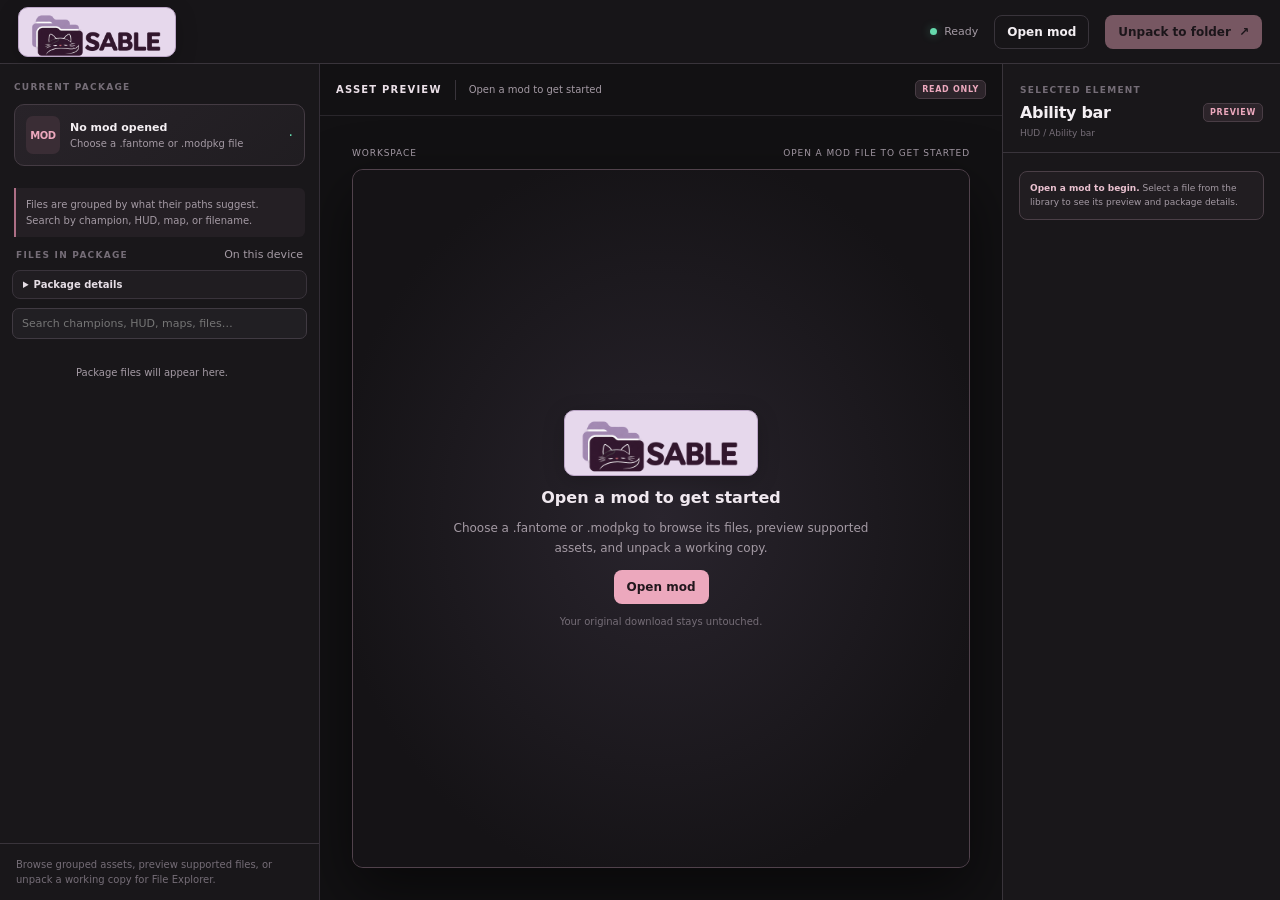
==== commit 88ad7695: "Point browser entry to Sable app" ====
--- a/index.html
+++ b/index.html
@@ -3,1309 +3,10 @@
 <head>
   <meta charset="utf-8">
   <meta name="viewport" content="width=device-width, initial-scale=1">
-  <meta name="theme-color" content="#151316">
-  <title>Sable — League mod workspace</title>
-  <style>
-    :root {
-      color-scheme: dark;
-      --bg: #111012;
-      --panel: #19171a;
-      --panel-2: #211e22;
-      --panel-3: #29252b;
-      --line: #39343b;
-      --text: #f4eff3;
-      --muted: #a49aa4;
-      --soft: #756d77;
-      --accent: #eca8bd;
-      --accent-2: #c97f99;
-      --green: #65d9ac;
-      --gold: #e5c27a;
-      --red: #fa7184;
-      font-family: Inter, ui-sans-serif, system-ui, -apple-system, BlinkMacSystemFont, "Segoe UI", sans-serif;
-    }
-    * { box-sizing: border-box; }
-    body { margin: 0; min-width: 360px; min-height: 100vh; background: var(--bg); color: var(--text); }
-    button, input { font: inherit; }
-    button { color: inherit; }
-    .app { min-height: 100vh; display: flex; flex-direction: column; }
-    .topbar { height: 66px; flex: 0 0 66px; display: flex; align-items: center; gap: 22px; padding: 0 22px; border-bottom: 1px solid var(--line); background: #171518; }
-    .brand { display: flex; align-items: center; gap: 10px; min-width: 205px; }
-    .brand-mark { width: 32px; height: 32px; border-radius: 10px; display: grid; place-items: center; color: #1b1519; background: linear-gradient(145deg, #f2c0cf, #d987a5); font-weight: 900; font-size: 15px; box-shadow: 0 4px 18px #eca8bd22; }
-    .brand-name { font-size: 14px; letter-spacing: .12em; font-weight: 800; }
-    .brand-sub { color: var(--soft); font-size: 9px; letter-spacing: .12em; text-transform: uppercase; margin-top: 2px; }
-    .crumb { height: 28px; display: flex; align-items: center; gap: 8px; color: var(--muted); font-size: 12px; padding-left: 18px; border-left: 1px solid var(--line); }
-    .crumb strong { color: var(--text); font-weight: 600; }
-    .top-spacer { flex: 1; }
-    .status { display: flex; align-items: center; gap: 7px; color: var(--muted); font-size: 11px; }
-    .dot { width: 7px; height: 7px; border-radius: 50%; background: var(--green); box-shadow: 0 0 10px #65d9ac66; }
-    .btn { border: 1px solid var(--line); border-radius: 8px; background: #242126; padding: 9px 12px; display: inline-flex; align-items: center; justify-content: center; gap: 8px; cursor: pointer; transition: .18s ease; font-size: 12px; font-weight: 650; white-space: nowrap; }
-    .btn:hover { border-color: #66545e; background: #2b262c; transform: translateY(-1px); }
-    .btn.primary { border-color: transparent; color: #22171d; background: var(--accent); }
-    .btn.primary:hover { background: #f1b9cb; }
-    .btn.quiet { background: transparent; }
-    .btn.icon { width: 34px; height: 34px; padding: 0; font-size: 16px; }
-    .layout { flex: 1; min-height: 0; display: grid; grid-template-columns: 256px minmax(430px, 1fr) 280px; }
-    .sidebar, .inspector { background: var(--panel); min-height: calc(100vh - 66px); }
-    .sidebar { border-right: 1px solid var(--line); display: flex; flex-direction: column; }
-    .side-top { padding: 21px 16px 14px; }
-    .eyebrow { color: var(--soft); font-size: 9px; text-transform: uppercase; letter-spacing: .14em; font-weight: 800; }
-    .file-card { margin-top: 12px; padding: 11px; border: 1px solid #443b43; border-radius: 10px; background: linear-gradient(135deg, #282329, #201d21); display: flex; align-items: center; gap: 10px; }
-    .file-icon { width: 34px; height: 38px; border-radius: 7px; display: grid; place-items: center; background: #3a2d35; color: var(--accent); font-size: 10px; font-weight: 850; letter-spacing: -.04em; }
-    .file-meta { min-width: 0; flex: 1; }
-    .file-name { overflow: hidden; text-overflow: ellipsis; white-space: nowrap; font-size: 11px; font-weight: 700; }
-    .file-desc { color: var(--muted); font-size: 10px; margin-top: 4px; }
-    .file-check { color: var(--green); font-size: 14px; }
-    .side-tabs { display: flex; padding: 0 13px; gap: 4px; border-bottom: 1px solid var(--line); }
-    .side-tab { padding: 10px 9px 11px; border: 0; border-bottom: 2px solid transparent; background: transparent; color: var(--muted); font-size: 10px; font-weight: 700; cursor: pointer; }
-    .side-tab.active { color: var(--accent); border-bottom-color: var(--accent); }
-    .side-content { padding: 16px 12px; }
-    .section-head { display: flex; align-items: center; justify-content: space-between; margin: 2px 4px 9px; }
-    .section-head .eyebrow { font-size: 9px; }
-    .tiny-action { border: 0; color: var(--muted); background: transparent; cursor: pointer; font-size: 11px; }
-    .tiny-action:hover { color: var(--text); }
-    .element-list { display: grid; gap: 4px; }
-    .asset-list { display: grid; gap: 4px; max-height: 56vh; overflow: auto; padding-right: 2px; }
-    .asset-guide { margin: 0 2px 10px; padding: 9px 10px; border-left: 2px solid #ad6e85; border-radius: 0 6px 6px 0; color: var(--muted); background: #241f24; font-size: 9px; line-height: 1.55; }
-    .asset-guide strong { color: #e7dbe2; font-weight: 700; }
-    .asset-group { min-width: 0; overflow: hidden; border: 1px solid #39333b; border-radius: 8px; background: #1d1a1e; }
-    .asset-group summary { display: flex; align-items: center; gap: 7px; padding: 9px 10px; color: #e5dde5; cursor: pointer; list-style: none; font-size: 10px; font-weight: 700; }
-    .asset-group summary::-webkit-details-marker { display: none; }
-    .asset-group summary::before { content: "+"; color: var(--accent); font-size: 10px; }
-    .asset-group[open] summary::before { content: "-"; }
-    .asset-group-title { min-width: 0; flex: 1; }
-    .asset-group-count { color: var(--muted); font-size: 9px; font-weight: 550; }
-    .asset-group-rows { display: grid; gap: 3px; padding: 0 4px 5px; }
-    .asset-row { display: flex; align-items: center; gap: 8px; min-width: 0; padding: 8px; border: 1px solid transparent; border-radius: 8px; cursor: pointer; }
-    .asset-row:hover { background: var(--panel-2); }
-    .asset-row.selected { background: #30262d; border-color: #614754; }
-    .asset-kind { width: 31px; height: 25px; flex: 0 0 31px; display: grid; place-items: center; border: 1px solid #423d44; border-radius: 6px; background: #242126; color: var(--accent); font: 700 8px ui-monospace, SFMono-Regular, Consolas, monospace; }
-    .asset-details { min-width: 0; flex: 1; }
-    .asset-name { overflow: hidden; text-overflow: ellipsis; white-space: nowrap; color: #e6dfe7; font-size: 10px; font-weight: 650; }
-    .asset-path { overflow: hidden; text-overflow: ellipsis; white-space: nowrap; color: var(--soft); font-size: 8px; margin-top: 3px; }
-    .asset-size { flex: 0 0 auto; color: var(--soft); font-size: 8px; font-variant-numeric: tabular-nums; }
-    .asset-search { width: 100%; margin: 3px 0 9px; padding: 8px 9px; border: 1px solid #403a42; border-radius: 7px; outline: none; color: var(--text); background: #211f23; font-size: 10px; }
-    .asset-search:focus { border-color: #765261; }
-    .wad-back { width: 100%; margin: 0 0 8px; justify-content: flex-start; }
-    .package-meta { display: grid; gap: 7px; margin-bottom: 10px; padding: 10px; border: 1px solid #39333b; border-radius: 8px; background: #201d21; }
-    .meta-pair { min-width: 0; }
-    .meta-label { color: var(--soft); font-size: 8px; text-transform: uppercase; letter-spacing: .1em; }
-    .meta-value { margin-top: 3px; color: #e5dde5; font-size: 10px; overflow-wrap: anywhere; }
-    .asset-empty-list { padding: 18px 10px; color: var(--muted); text-align: center; font-size: 10px; line-height: 1.5; }
-    .element-row { display: flex; align-items: center; gap: 9px; min-height: 44px; padding: 6px 8px; border: 1px solid transparent; border-radius: 8px; cursor: pointer; transition: .15s ease; }
-    .element-row:hover { background: var(--panel-2); }
-    .element-row.selected { background: #30262d; border-color: #614754; }
-    .element-symbol { width: 27px; height: 27px; flex: 0 0 27px; display: grid; place-items: center; border: 1px solid #423d44; border-radius: 7px; color: #b6aab6; background: #242126; font-size: 10px; font-weight: 800; }
-    .element-row.selected .element-symbol { color: var(--accent); border-color: #765261; background: #3b2c34; }
-    .element-name { flex: 1; font-size: 11px; font-weight: 650; }
-    .element-sub { color: var(--soft); font-size: 9px; margin-top: 3px; }
-    .toggle { width: 27px; height: 16px; flex: 0 0 27px; border-radius: 99px; background: #514b53; position: relative; cursor: pointer; border: 0; padding: 0; }
-    .toggle::after { content: ""; position: absolute; width: 10px; height: 10px; left: 3px; top: 3px; background: #cbc3cb; border-radius: 50%; transition: .18s; }
-    .toggle.on { background: #ad6e85; }
-    .toggle.on::after { left: 14px; background: white; }
-    .side-bottom { margin-top: auto; padding: 13px 16px; border-top: 1px solid var(--line); color: var(--soft); font-size: 10px; line-height: 1.5; }
-    .workspace { min-width: 0; background: #121113; display: flex; flex-direction: column; }
-    .toolbar { height: 54px; flex: 0 0 54px; display: flex; align-items: center; gap: 10px; padding: 0 16px; border-bottom: 1px solid #29262b; }
-    .toolbar-title { color: var(--muted); font-size: 10px; font-weight: 800; letter-spacing: .12em; }
-    .toolbar-line { width: 1px; height: 20px; background: var(--line); margin: 0 2px; }
-    .tool-label { color: var(--muted); font-size: 10px; }
-    .select-like { padding: 6px 9px; border: 1px solid var(--line); border-radius: 6px; background: var(--panel); font-size: 10px; color: var(--text); }
-    .toolbar-spacer { flex: 1; }
-    .canvas-wrap { flex: 1; min-height: 400px; padding: clamp(16px, 3vw, 38px); display: flex; flex-direction: column; align-items: center; justify-content: center; gap: 13px; overflow: hidden; }
-    .canvas-label { width: min(100%, 860px); display: flex; justify-content: space-between; color: var(--soft); font-size: 9px; letter-spacing: .1em; text-transform: uppercase; }
-    .game-preview { position: relative; width: min(100%, 860px); aspect-ratio: 16 / 9; overflow: hidden; border: 1px solid #51424c; border-radius: 11px; background: #162522; box-shadow: 0 22px 60px #0008; isolation: isolate; }
-    .game-preview.asset-mode > .map, .game-preview.asset-mode > .preview-top, .game-preview.asset-mode > .preview-mini, .game-preview.asset-mode > .mock-hud { display: none; }
-    .game-preview.no-package > .map, .game-preview.no-package > .preview-top, .game-preview.no-package > .preview-mini, .game-preview.no-package > .mock-hud { display: none; }
-    .game-preview.no-package > .empty-canvas { display: flex; }
-    .empty-canvas { position: absolute; inset: 0; z-index: 6; display: none; flex-direction: column; align-items: center; justify-content: center; gap: 12px; padding: 28px; text-align: center; background: radial-gradient(ellipse at center, #28232a, #151316 72%); }
-    .empty-mark { width: 43px; height: 43px; display: grid; place-items: center; border: 1px solid #765261; border-radius: 13px; color: #f1c4d3; background: #3a2d35; font-size: 19px; font-weight: 900; box-shadow: 0 8px 28px #eca8bd20; }
-    .empty-title { color: #f0e8ef; font-size: 16px; font-weight: 750; }
-    .empty-copy { max-width: 350px; color: var(--muted); font-size: 11px; line-height: 1.6; }
-    .empty-note { color: var(--soft); font-size: 9px; }
-    .asset-overlay { position: absolute; inset: 0; z-index: 8; display: none; align-items: center; justify-content: center; padding: 24px; background: radial-gradient(ellipse at center, #29242c, #151316 72%); }
-    .game-preview.asset-mode .asset-overlay { display: flex; }
-    .asset-viewer { width: 100%; height: 100%; display: flex; flex-direction: column; align-items: center; justify-content: center; gap: 12px; }
-    .asset-viewer-title { max-width: 90%; overflow: hidden; text-overflow: ellipsis; white-space: nowrap; color: #e6dce5; font-size: 11px; font-weight: 650; }
-    .asset-image { display: block; max-width: 94%; max-height: calc(100% - 40px); object-fit: contain; image-rendering: auto; border-radius: 4px; box-shadow: 0 12px 40px #0008; }
-    .asset-message { max-width: 390px; color: var(--muted); text-align: center; font-size: 11px; line-height: 1.6; }
-    .map { position: absolute; inset: 0; overflow: hidden; background: radial-gradient(ellipse at 50% 48%, #40554a 0, #2c423a 25%, #21372f 53%, #172723 100%); }
-    .map::before { content: ""; position: absolute; width: 50%; height: 75%; left: 25%; top: 14%; transform: rotate(-30deg); border: 2px solid #86947b30; border-radius: 40% 60% 55% 45%; background: linear-gradient(135deg, #77795018, #1b282323 45%, #9e94601a); box-shadow: 0 0 0 38px #111a1733, 0 0 0 76px #b6ad6820; }
-    .map::after { content: ""; position: absolute; inset: 0; opacity: .55; background-image: radial-gradient(circle at 30% 32%, #a3a5762e 0 2px, transparent 3px), radial-gradient(circle at 67% 60%, #b7ac7920 0 3px, transparent 4px), linear-gradient(120deg, transparent 48%, #d9cf8530 49%, #d9cf8530 50%, transparent 51%); background-size: 64px 64px, 91px 91px, 100% 100%; }
-    .lane { position: absolute; height: 2px; width: 150%; left: -25%; top: 50%; transform: rotate(-28deg); background: #c4b67955; box-shadow: 0 0 8px #d4c98433; }
-    .lane.two { top: 68%; transform: rotate(-55deg); opacity: .55; }
-    .river { position: absolute; width: 46%; height: 17%; left: 27%; top: 40%; transform: rotate(-31deg); border: 1px solid #76bbc34a; border-radius: 50%; background: #43808b35; filter: blur(1px); }
-    .preview-top { position: absolute; z-index: 3; top: 14px; left: 50%; transform: translateX(-50%); display: flex; align-items: center; gap: 13px; padding: 6px 14px; border: 1px solid #ffffff1b; border-radius: 8px; color: #f1e9d3; background: #10110fc9; font-size: 9px; box-shadow: 0 5px 16px #0004; }
-    .team-score { display: flex; gap: 6px; align-items: center; font-weight: 750; }
-    .team-blue { color: #8ac7f1; }.team-red { color: #ff9b98; }
-    .clock { color: #dfd8c5; letter-spacing: .05em; font-variant-numeric: tabular-nums; }
-    .preview-mini { position: absolute; top: 14px; right: 16px; z-index: 2; color: #ffffff9c; font-size: 8px; letter-spacing: .07em; }
-    .mock-hud { position: absolute; inset: 0; z-index: 4; pointer-events: none; --hud-scale: 1; --hud-opacity: 1; --hud-accent: #eca8bd; }
-    .hud-target { opacity: var(--hud-opacity); scale: var(--hud-scale); transform-origin: bottom center; transition: .15s; }
-    .hud-target.selected-target { outline: 1px dashed #f1bdd0; outline-offset: 3px; filter: drop-shadow(0 0 8px #eca8bd80); }
-    .player-panel { position: absolute; left: 20px; bottom: 14px; width: 142px; padding: 7px; border: 1px solid #b5a57570; border-radius: 5px; background: #12110fe8; }
-    .player-upper { display: flex; gap: 7px; align-items: center; }
-    .portrait { width: 35px; height: 35px; display: grid; place-items: center; flex: 0 0 35px; color: #f1cedc; border: 1px solid var(--hud-accent); border-radius: 5px; background: radial-gradient(circle at 50% 35%, #d58ca966, #40303d 58%, #17151a); font-size: 10px; font-weight: 850; }
-    .bars { flex: 1; display: grid; gap: 3px; }
-    .bar { height: 6px; border-radius: 2px; background: #202227; overflow: hidden; }
-    .bar span { display: block; height: 100%; border-radius: inherit; }
-    .hp { width: 76%; background: linear-gradient(90deg, #4eaa65, #83d07c); }
-    .mp { width: 62%; background: linear-gradient(90deg, #397dc7, #70b2f4); }
-    .player-meta { font-size: 7px; color: #dad2c4; margin-top: 4px; letter-spacing: .03em; }
-    .level { position: absolute; left: 2px; bottom: 2px; background: #181817; border: 1px solid #c1ad7a; width: 15px; height: 15px; border-radius: 50%; display: grid; place-items: center; color: #f3d68c; font-size: 8px; }
-    .ability-bar { position: absolute; left: 50%; bottom: 14px; transform: translateX(-50%); display: flex; align-items: end; gap: 5px; padding: 6px 8px; border: 1px solid #bcaa7666; border-radius: 6px; background: #11110fe8; }
-    .ability { width: 30px; height: 30px; border: 1px solid #b4a476; border-radius: 4px; display: grid; place-items: center; color: #ede6cf; background: linear-gradient(145deg, #574846, #26262a); font-size: 9px; font-weight: 800; position: relative; }
-    .ability.active-ability { border-color: var(--hud-accent); box-shadow: 0 0 8px color-mix(in srgb, var(--hud-accent), transparent 35%); }
-    .ability small { position: absolute; right: 2px; bottom: 1px; font-size: 6px; color: #d6c88e; }
-    .spells { display: flex; gap: 4px; margin-left: 3px; }
-    .spell { width: 23px; height: 23px; border: 1px solid #9d9271; border-radius: 4px; display: grid; place-items: center; background: #514638; color: #f1dfae; font-size: 8px; }
-    .items { position: absolute; right: 174px; bottom: 18px; display: grid; grid-template-columns: repeat(3, 20px); gap: 3px; padding: 4px; border: 1px solid #b6a56f55; background: #10110fe8; border-radius: 4px; }
-    .item { width: 20px; height: 20px; border: 1px solid #b6a16c; border-radius: 3px; background: linear-gradient(135deg, #846b3f, #302e29); }
-    .minimap { position: absolute; right: 14px; bottom: 14px; width: 133px; aspect-ratio: 1; border: 1px solid #c2ad7c; background: #18211fef; overflow: hidden; border-radius: 3px; }
-    .mini-diag { position: absolute; width: 140%; height: 2px; left: -20%; top: 50%; transform: rotate(-45deg); background: #b8ad7a99; }
-    .mini-diag.two { transform: rotate(45deg); opacity: .5; }
-    .mini-river { position: absolute; width: 120%; height: 18%; top: 41%; left: -10%; transform: rotate(-45deg); border: 1px solid #60a6ae66; background: #43808b55; }
-    .mini-dot { position: absolute; width: 4px; height: 4px; border-radius: 50%; background: #85c8ff; box-shadow: 0 0 5px #85c8ff; left: 28%; bottom: 24%; }.mini-dot.red { background: #fa7773; box-shadow: 0 0 5px #fa7773; left: 70%; top: 24%; }
-    .map-controls { position: absolute; left: 50%; top: 48%; transform: translate(-50%,-50%); color: #e1ddc7a3; text-align: center; font-size: 9px; letter-spacing: .12em; text-shadow: 0 1px 5px #000; }
-    .map-controls span { display: block; color: #e1ddc75c; font-size: 7px; margin-top: 5px; }
-    .inspector { border-left: 1px solid var(--line); display: flex; flex-direction: column; }
-    .inspect-head { padding: 21px 17px 14px; border-bottom: 1px solid var(--line); }
-    .inspect-title { display: flex; align-items: center; justify-content: space-between; margin-top: 8px; }
-    .inspect-title h1 { margin: 0; font-size: 16px; font-weight: 700; letter-spacing: -.02em; }
-    .tag { padding: 4px 6px; border: 1px solid #493d45; border-radius: 5px; color: var(--accent); background: #2c242a; font-size: 8px; font-weight: 700; text-transform: uppercase; letter-spacing: .09em; }
-    .inspect-path { color: var(--soft); font-size: 9px; margin-top: 6px; overflow-wrap: anywhere; }
-    .inspect-body { padding: 3px 16px 18px; }
-    .control-group { padding: 15px 0; border-bottom: 1px solid #302c32; }
-    .control-title { display: flex; align-items: center; justify-content: space-between; margin-bottom: 12px; color: #ddd5dc; font-size: 10px; font-weight: 750; }
-    .control-title span:last-child { color: var(--muted); font-size: 9px; font-weight: 550; }
-    .xy-grid { display: grid; grid-template-columns: 1fr 1fr; gap: 8px; }
-    .field-label { display: block; margin-bottom: 5px; color: var(--soft); font-size: 8px; text-transform: uppercase; letter-spacing: .1em; }
-    .number-field { display: flex; align-items: center; justify-content: space-between; height: 31px; padding: 0 8px; border: 1px solid #403a42; border-radius: 6px; background: #211f23; color: var(--text); font-size: 10px; }
-    .number-field input { min-width: 0; width: 100%; border: 0; outline: 0; color: var(--text); background: transparent; font-size: 10px; }
-    .range-row { display: flex; align-items: center; gap: 9px; }
-    input[type="range"] { width: 100%; height: 3px; accent-color: var(--accent); cursor: pointer; }
-    .range-value { min-width: 34px; text-align: right; color: #ddd4dd; font-size: 9px; font-variant-numeric: tabular-nums; }
-    .color-row { display: flex; align-items: center; gap: 9px; }
-    .color-swatch { width: 25px; height: 25px; padding: 0; overflow: hidden; border: 1px solid #74616b; border-radius: 6px; background: var(--accent); cursor: pointer; }
-    .color-swatch input { width: 40px; height: 40px; margin: -8px; opacity: 0; cursor: pointer; }
-    .color-code { color: #ded5de; font-size: 9px; font-family: ui-monospace, SFMono-Regular, Consolas, monospace; }
-    .color-presets { display: flex; gap: 6px; margin-left: auto; }
-    .preset { width: 16px; height: 16px; border: 1px solid #ffffff3b; border-radius: 50%; cursor: pointer; }
-    .check-row { display: flex; align-items: center; justify-content: space-between; color: #ddd5dc; font-size: 10px; }
-    .mini-switch { width: 28px; height: 16px; border-radius: 99px; border: 0; background: #a86d83; position: relative; cursor: pointer; }
-    .mini-switch::after { content: ""; position: absolute; right: 3px; top: 3px; width: 10px; height: 10px; border-radius: 50%; background: white; transition: .18s; }
-    .mini-switch.off { background: #514b53 !important; }
-    .mini-switch.off::after { right: auto; left: 3px; }
-    .tip { margin: 15px 0 0; padding: 10px; border: 1px solid #4b3f47; border-radius: 8px; color: var(--muted); background: #211d21; font-size: 9px; line-height: 1.5; }
-    .tip strong { color: #eac1d0; }
-    .toast { position: fixed; left: 50%; bottom: 22px; z-index: 20; transform: translate(-50%, 14px); opacity: 0; pointer-events: none; padding: 10px 15px; border: 1px solid #67535f; border-radius: 9px; color: var(--text); background: #282329; box-shadow: 0 8px 28px #0008; font-size: 11px; transition: .22s ease; }
-    .toast.show { opacity: 1; transform: translate(-50%, 0); }
-    .hidden { display: none !important; }
-    .btn:disabled { opacity: .45; cursor: not-allowed; transform: none; }
-    @media (max-width: 1120px) { .layout { grid-template-columns: 220px minmax(380px,1fr) 250px; }.brand { min-width: 180px; }.items { right: 160px; } }
-    @media (max-width: 900px) { .layout { grid-template-columns: 210px minmax(360px,1fr); }.inspector { display: none; }.status { display: none; } }
-    @media (max-width: 650px) { .topbar { padding: 0 12px; gap: 12px; }.brand { min-width: 0; }.brand-sub,.crumb,.topbar .quiet { display: none; }.layout { display: flex; flex-direction: column; }.sidebar { min-height: auto; border-right: 0; border-bottom: 1px solid var(--line); }.side-top { padding: 12px; }.side-tabs { display: none; }.side-content { padding: 0 10px 10px; }.section-head { margin: 0 3px 5px; }.element-list { grid-template-columns: repeat(3,1fr); }.element-row { padding: 5px; min-height: 53px; gap: 5px; flex-wrap: wrap; }.element-row .toggle { margin-left: auto; }.element-sub { display: none; }.side-bottom { display: none; }.workspace { min-height: 58vh; }.toolbar { height: 45px; flex-basis: 45px; padding: 0 10px; }.canvas-wrap { min-height: 300px; padding: 16px 9px; }.game-preview { border-radius: 6px; }.player-panel { left: 7px; bottom: 6px; transform: scale(.76); transform-origin: bottom left; }.ability-bar { bottom: 6px; transform: translateX(-50%) scale(.78); transform-origin: bottom center; }.items { right: 94px; bottom: 9px; transform: scale(.76); transform-origin: bottom right; }.minimap { right: 6px; bottom: 6px; width: 77px; }.preview-top { top: 6px; padding: 4px 7px; gap: 6px; font-size: 7px; }.preview-mini { top: 7px; right: 7px; font-size: 6px; } }
-  
-    /* Sable workspace refresh: keep the asset browser and its scroll area inside the app viewport. */
-    body { height: 100dvh; overflow: hidden; }
-    .app { height: 100dvh; min-height: 0; overflow: hidden; }
-    .topbar { height: 64px; flex-basis: 64px; gap: 16px; padding: 0 18px; }
-    .brand { min-width: 0; flex: 0 0 auto; }
-    .brand-logo-frame, .welcome-logo-frame { display: grid; place-items: center; border: 1px solid #bca6c7; border-radius: 10px; background: #e6d8ec; box-shadow: 0 5px 22px #0003; }
-    .brand-logo-frame { width: 158px; height: 50px; padding: 2px 5px; }
-    .brand-logo { display: block; width: 100%; height: 100%; object-fit: contain; }
-    .layout { height: calc(100dvh - 64px); flex: 1 1 auto; min-height: 0; overflow: hidden; grid-template-columns: 320px minmax(0, 1fr) 278px; }
-    .sidebar, .inspector { height: 100%; min-height: 0; overflow: hidden; }
-    .sidebar { border-right-color: #342e37; }
-    .side-top { flex: 0 0 auto; padding: 18px 14px 12px; }
-    .side-tabs { display: none !important; }
-    .side-content { display: flex; flex: 1 1 auto; flex-direction: column; min-height: 0; overflow: hidden; padding: 10px 12px 12px; }
-    #elementsView { display: none !important; }
-    #assetsView:not(.hidden) { display: flex; flex: 1 1 auto; flex-direction: column; min-height: 0; overflow: hidden; }
-    .asset-guide { flex: 0 0 auto; margin: 0 2px 9px; font-size: 10px; }
-    .meta-details { flex: 0 0 auto; margin: 0 0 7px; border: 1px solid #39333b; border-radius: 8px; background: #201d21; }
-    .meta-details > summary { padding: 8px 10px; color: #e5dde5; cursor: pointer; font-size: 10px; font-weight: 650; }
-    .meta-details[open] > summary { border-bottom: 1px solid #39333b; }
-    .package-meta { gap: 6px; margin: 0; padding: 9px; border: 0; background: transparent; }
-    .asset-search { flex: 0 0 auto; margin: 2px 0 8px; font-size: 11px; }
-    .wad-back { flex: 0 0 auto; }
-    .asset-list { display: flex; flex: 1 1 auto; flex-direction: column; gap: 6px; width: 100%; min-height: 0; max-height: none; overflow-x: hidden; overflow-y: auto; overscroll-behavior: contain; scrollbar-gutter: stable; padding: 0 3px 4px; }
-    .asset-group { flex: 0 0 auto; width: 100%; min-width: 0; }
-    .asset-group-rows { display: grid; min-width: 0; }
-    .asset-row { min-width: 0; }
-    .workspace { height: 100%; min-height: 0; overflow: hidden; }
-    .toolbar { height: 52px; flex-basis: 52px; gap: 11px; }
-    .toolbar-title { color: #eadfe7; }
-    .canvas-wrap { min-height: 0; justify-content: flex-start; align-items: stretch; gap: 11px; padding: clamp(16px, 2.5vw, 34px); }
-    .canvas-label { width: 100%; max-width: 1100px; flex: 0 0 auto; color: #a99eaa; }
-    .game-preview { width: 100%; max-width: 1100px; height: auto; min-height: 0; flex: 1 1 auto; aspect-ratio: auto; margin: 0 auto; background: radial-gradient(ellipse at center, #29242d, #151316 75%); }
-    .game-preview > .map, .game-preview > .preview-top, .game-preview > .preview-mini, .game-preview > .mock-hud { display: none !important; }
-    .empty-canvas { background: radial-gradient(ellipse at center, #29242d, #151316 76%); }
-    .welcome-logo-frame { width: 194px; height: 66px; padding: 4px 8px; }
-    .welcome-logo { width: 100%; height: 100%; object-fit: contain; }
-    .empty-copy { max-width: 460px; font-size: 12px; }
-    .empty-note { font-size: 10px; }
-    .asset-overlay { background: #151316; }
-    .asset-image { max-width: 96%; max-height: calc(100% - 42px); }
-    .inspector { display: flex; flex-direction: column; border-left: 1px solid var(--line); }
-    .inspect-head { flex: 0 0 auto; }
-    .inspect-body { flex: 1 1 auto; min-height: 0; overflow-y: auto; overscroll-behavior: contain; }
-    @media (max-width: 1120px) { .layout { grid-template-columns: 292px minmax(0, 1fr) 250px; } }
-    @media (max-width: 900px) { .layout { grid-template-columns: 280px minmax(0, 1fr); }.inspector { display: none; } }
-    @media (max-width: 650px) { body, .app { height: auto; min-height: 100dvh; overflow: auto; }.topbar { position: sticky; top: 0; z-index: 30; }.layout { display: flex; height: auto; min-height: calc(100dvh - 64px); overflow: visible; flex-direction: column; }.sidebar { height: 54vh; min-height: 300px; max-height: 68vh; border-right: 0; border-bottom: 1px solid var(--line); }.side-top { padding: 12px; }.side-content { padding: 8px 10px 10px; }.workspace { height: 62vh; min-height: 390px; }.toolbar { height: 46px; flex-basis: 46px; padding: 0 10px; }.canvas-wrap { padding: 14px 10px; }.inspector { display: none; }.side-bottom { display: none; }.brand-logo-frame { width: 135px; height: 44px; }.topbar .status { display: none; }.topbar .quiet { display: inline-flex; }.topbar .btn { padding: 9px 10px; font-size: 10px; } }
-
-  </style>
+  <meta http-equiv="refresh" content="0; url=app/">
+  <title>Sable</title>
 </head>
 <body>
-  <div class="app">
-    <header class="topbar">
-      <div class="brand"><span class="brand-logo-frame"><img class="brand-logo" src="assets/sable-logo.png" alt="Sable"></span></div>
-      <div class="top-spacer"></div>
-      <div class="status"><span class="dot"></span> <span id="statusText">Ready</span></div>
-      <button class="btn quiet" id="openFile" type="button">Open mod</button>
-      <button class="btn primary" id="unpackBtn" type="button" disabled title="Save an organized working copy to a folder you choose.">Unpack to folder <span>↗</span></button>
-      <input type="file" id="filePicker" accept=".fantome,.modpkg,.zip" hidden>
-    </header>
-
-    <main class="layout">
-      <aside class="sidebar">
-        <div class="side-top">
-          <div class="eyebrow">Current package</div>
-          <div class="file-card"><div class="file-icon">MOD</div><div class="file-meta"><div class="file-name" id="modName">No mod opened</div><div class="file-desc" id="fileDesc">Choose a .fantome or .modpkg file</div></div><span class="file-check" id="fileCheck">·</span></div>
-        </div>
-        <div class="side-tabs"><button class="side-tab active" data-view="elements">Preview</button><button class="side-tab" data-view="assets">Assets</button><button class="side-tab" data-toast="Project settings are planned for a later stage.">Settings</button></div>
-        <div class="side-content">
-          <div id="elementsView">
-            <div class="asset-guide" id="sampleNote"><strong>Sample only:</strong> these controls change the mock preview. They do not edit the selected mod file yet.</div>
-            <div class="section-head"><span class="eyebrow">Sample HUD elements</span><button class="tiny-action" id="showAll">Show all</button></div>
-            <div class="element-list" id="elementList">
-            <div class="element-row" data-element="player"><span class="element-symbol">HP</span><div class="element-name-wrap"><div class="element-name">Player stats</div><div class="element-sub">Portrait · health · mana</div></div><button class="toggle on" aria-label="Toggle Player stats"></button></div>
-            <div class="element-row selected" data-element="abilities"><span class="element-symbol">QW</span><div class="element-name-wrap"><div class="element-name">Ability bar</div><div class="element-sub">Abilities · summoner spells</div></div><button class="toggle on" aria-label="Toggle Ability bar"></button></div>
-            <div class="element-row" data-element="items"><span class="element-symbol">◇</span><div class="element-name-wrap"><div class="element-name">Item slots</div><div class="element-sub">Inventory · trinket</div></div><button class="toggle on" aria-label="Toggle Item slots"></button></div>
-            <div class="element-row" data-element="minimap"><span class="element-symbol">▧</span><div class="element-name-wrap"><div class="element-name">Minimap</div><div class="element-sub">Map · team indicators</div></div><button class="toggle on" aria-label="Toggle Minimap"></button></div>
-            <div class="element-row" data-element="score"><span class="element-symbol">0:0</span><div class="element-name-wrap"><div class="element-name">Match score</div><div class="element-sub">Scoreboard · game timer</div></div><button class="toggle on" aria-label="Toggle Match score"></button></div>
-            </div>
-          </div>
-          <div id="assetsView">
-            <div class="asset-guide" id="assetGuide">Files are grouped by what their paths suggest. Search by champion, HUD, map, or filename.</div>
-            <div class="section-head"><span class="eyebrow" id="assetCount">Files in package</span><span class="tiny-action">On this device</span></div>
-            <details class="meta-details"><summary>Package details</summary><div class="package-meta" id="packageMeta"><div class="asset-empty-list">Package details will appear here.</div></div></details>
-            <input class="asset-search" id="assetSearch" type="search" placeholder="Search champions, HUD, maps, files…" aria-label="Search package files">
-            <button class="btn quiet wad-back hidden" id="wadBack" type="button">Back to package files</button>
-            <div class="asset-list" id="packageFiles"><div class="asset-empty-list">Package files will appear here.</div></div>
-          </div>
-        </div>
-        <div class="side-bottom">Browse grouped assets, preview supported files, or unpack a working copy for File Explorer.</div>
-      </aside>
-
-      <section class="workspace">
-        <div class="toolbar"><span class="toolbar-title">ASSET PREVIEW</span><span class="toolbar-line"></span><span class="tool-label" id="workspaceFileLabel">Open a mod to get started</span><span class="toolbar-spacer"></span><span class="tag">Read only</span></div>
-        <div class="canvas-wrap">
-          <div class="canvas-label"><span>Preview</span><span>Select a file from the library</span></div>
-          <div class="game-preview no-package" id="gamePreview">
-            <div class="empty-canvas" id="emptyCanvas"><span class="welcome-logo-frame"><img class="welcome-logo" src="assets/sable-logo.png" alt=""></span><div class="empty-title">Open a mod to get started</div><div class="empty-copy">Choose a .fantome or .modpkg to browse its files, preview supported assets, and unpack a working copy.</div><button class="btn primary" id="emptyOpenFile" type="button">Open mod</button><div class="empty-note">Your original download stays untouched.</div></div>
-            <div class="asset-overlay" id="assetOverlay"><div class="asset-viewer"><div class="asset-viewer-title" id="assetPreviewTitle">Select an asset</div><img id="assetImage" class="asset-image hidden" alt="Preview of selected package image"><div id="assetMessage" class="asset-message">Choose an image from the Assets tab to preview it.</div></div></div>
-          </div>
-        </div>
-      </section>
-
-      <aside class="inspector">
-        <div class="inspect-head"><div class="eyebrow" id="inspectEyebrow">Selected element</div><div class="inspect-title"><h1 id="selectedName">Ability bar</h1><span class="tag" id="inspectTag">Preview</span></div><div class="inspect-path" id="selectedPath">HUD / Ability bar</div></div>
-        <div class="inspect-body">
-          <div class="tip" id="startPrompt"><strong>Open a mod to begin.</strong> Select a file from the library to see its preview and package details.</div>
-          <div class="hidden" id="visualControls">
-          <div class="control-group"><div class="control-title"><span>Position</span><span>Canvas-relative</span></div><div class="xy-grid"><label><span class="field-label">Horizontal</span><span class="number-field"><input type="number" id="posX" value="0" min="-100" max="100"><span>px</span></span></label><label><span class="field-label">Vertical</span><span class="number-field"><input type="number" id="posY" value="0" min="-100" max="100"><span>px</span></span></label></div></div>
-          <div class="control-group"><div class="control-title"><span>Scale</span><span id="scaleText">100%</span></div><div class="range-row"><input type="range" id="scaleRange" min="70" max="140" value="100"><span class="range-value" id="scaleValue">100%</span></div></div>
-          <div class="control-group"><div class="control-title"><span>Opacity</span><span id="opacityText">100%</span></div><div class="range-row"><input type="range" id="opacityRange" min="20" max="100" value="100"><span class="range-value" id="opacityValue">100%</span></div></div>
-          <div class="control-group"><div class="control-title"><span>Accent color</span><span>Element tint</span></div><div class="color-row"><label class="color-swatch"><input type="color" id="colorPicker" value="#eca8bd" aria-label="Choose accent color"></label><span class="color-code" id="colorCode">#ECA8BD</span><div class="color-presets"><button class="preset" style="background:#eca8bd" data-color="#eca8bd" aria-label="Rose"></button><button class="preset" style="background:#93c8f0" data-color="#93c8f0" aria-label="Blue"></button><button class="preset" style="background:#d8c178" data-color="#d8c178" aria-label="Gold"></button><button class="preset" style="background:#b7a0ee" data-color="#b7a0ee" aria-label="Violet"></button></div></div></div>
-          <div class="control-group"><div class="check-row"><span>Show this element</span><button class="mini-switch" id="visibilitySwitch" aria-label="Toggle visibility"></button></div></div>
-          <div class="tip"><strong>Safe editing:</strong> your original download should stay untouched. Export will make a new copy with your changes.</div>
-          </div>
-          <div class="tip hidden" id="assetReadOnly"><strong>Read-only preview.</strong> File editing and repacking are planned for a later version.</div>
-        </div>
-      </aside>
-    </main>
-  </div>
-  <div class="toast" id="toast"></div>
-  <script>
-    const elementNames = { player: "Player stats", abilities: "Ability bar", items: "Item slots", minimap: "Minimap", score: "Match score" };
-    const presets = {};
-    let selected = "abilities";
-    let toastTimer;
-    let zoom = 100;
-    let loadedPackage = null;
-    let currentWadView = null;
-    let currentAssetUrl = null;
-    let previewRequest = 0;
-    let fzstdLoadPromise = null;
-    const MAX_ARCHIVE_BYTES = 512 * 1024 * 1024;
-    const MAX_PREVIEW_BYTES = 96 * 1024 * 1024;
-    const MAX_UNPACK_ENTRY_BYTES = 256 * 1024 * 1024;
-    const MAX_UNPACK_TOTAL_BYTES = 1536 * 1024 * 1024;
-    const IMAGE_MIME = { ".png": "image/png", ".jpg": "image/jpeg", ".jpeg": "image/jpeg", ".webp": "image/webp", ".gif": "image/gif", ".bmp": "image/bmp" };
-    const toast = (message) => {
-      const node = document.getElementById("toast");
-      node.textContent = message;
-      node.classList.add("show");
-      clearTimeout(toastTimer);
-      toastTimer = setTimeout(() => node.classList.remove("show"), 2600);
-    };
-    const setStatus = (message) => { document.getElementById("statusText").textContent = message; };
-    const prettyBytes = (bytes) => {
-      if (bytes < 1024) return `${bytes} B`;
-      if (bytes < 1024 * 1024) return `${(bytes / 1024).toFixed(1)} KB`;
-      return `${(bytes / (1024 * 1024)).toFixed(1)} MB`;
-    };
-    const fileExtension = (path) => {
-      const name = path.split("/").pop() || path;
-      const dot = name.lastIndexOf(".");
-      return dot < 0 ? "" : name.slice(dot).toLowerCase();
-    };
-    const entryKind = (path, assetType = "") => {
-      if (assetType === "Textures") return "TEX";
-      if (assetType === "Models & animation") return "MODEL";
-      if (assetType === "Audio") return "AUDIO";
-      if (/\.wad(?:\.client)?$/i.test(path)) return "WAD";
-      const extension = fileExtension(path).replace(".", "");
-      return (extension || "FILE").slice(0, 4).toUpperCase();
-    };
-    const decodeZipName = (bytes, utf8) => {
-      try { return new TextDecoder(utf8 ? "utf-8" : "windows-1252").decode(bytes); }
-      catch { return new TextDecoder().decode(bytes); }
-    };
-    const readZipIndex = async (file) => {
-      if (file.size > MAX_ARCHIVE_BYTES) throw new Error("This package is over 512 MB; Sable's browser inspector cannot open it yet.");
-      const buffer = await file.arrayBuffer();
-      const bytes = new Uint8Array(buffer);
-      const view = new DataView(buffer);
-      const eocdMin = Math.max(0, bytes.length - 22 - 65535);
-      let eocd = -1;
-      for (let offset = bytes.length - 22; offset >= eocdMin; offset--) {
-        if (view.getUint32(offset, true) === 0x06054b50) {
-          const commentLength = view.getUint16(offset + 20, true);
-          if (offset + 22 + commentLength <= bytes.length) { eocd = offset; break; }
-        }
-      }
-      if (eocd < 0) throw new Error("This file is not a readable ZIP-based .fantome package.");
-      const disk = view.getUint16(eocd + 4, true);
-      const directoryDisk = view.getUint16(eocd + 6, true);
-      const entryCount = view.getUint16(eocd + 10, true);
-      const directorySize = view.getUint32(eocd + 12, true);
-      const directoryOffset = view.getUint32(eocd + 16, true);
-      if (disk !== 0 || directoryDisk !== 0) throw new Error("Multi-disk ZIP packages are not supported.");
-      if (entryCount === 0xffff || directorySize === 0xffffffff || directoryOffset === 0xffffffff) throw new Error("ZIP64 packages are not supported yet.");
-      if (entryCount > 5000) throw new Error("This package has more than 5,000 entries; Sable's browser inspector cannot display that many yet.");
-      if (directoryOffset + directorySize > bytes.length) throw new Error("The ZIP directory points outside the package; the file may be damaged.");
-
-      const entries = [];
-      let cursor = directoryOffset;
-      for (let index = 0; index < entryCount; index++) {
-        if (cursor + 46 > bytes.length || view.getUint32(cursor, true) !== 0x02014b50) throw new Error("The package's ZIP directory is malformed.");
-        const flags = view.getUint16(cursor + 8, true);
-        const method = view.getUint16(cursor + 10, true);
-        const compressedSize = view.getUint32(cursor + 20, true);
-        const size = view.getUint32(cursor + 24, true);
-        const nameLength = view.getUint16(cursor + 28, true);
-        const extraLength = view.getUint16(cursor + 30, true);
-        const commentLength = view.getUint16(cursor + 32, true);
-        const localOffset = view.getUint32(cursor + 42, true);
-        const recordEnd = cursor + 46 + nameLength + extraLength + commentLength;
-        if (recordEnd > bytes.length) throw new Error("The package's ZIP directory has an incomplete entry.");
-        const name = decodeZipName(bytes.subarray(cursor + 46, cursor + 46 + nameLength), Boolean(flags & 0x0800)).replace(/\\/g, "/");
-        if (name && !name.endsWith("/")) entries.push({ path: name, flags, method, compressedSize, size, localOffset });
-        cursor = recordEnd;
-      }
-      return { buffer, entries };
-    };
-    const readZipEntry = async (buffer, entry, maxBytes = MAX_PREVIEW_BYTES) => {
-      if (entry.flags & 1) throw new Error("This entry is encrypted and cannot be read.");
-      if (entry.size > maxBytes) throw new Error("This entry is larger than the current extraction limit.");
-      const view = new DataView(buffer);
-      const bytes = new Uint8Array(buffer);
-      if (entry.localOffset + 30 > bytes.length || view.getUint32(entry.localOffset, true) !== 0x04034b50) throw new Error("The entry's local ZIP header is damaged.");
-      const localNameLength = view.getUint16(entry.localOffset + 26, true);
-      const localExtraLength = view.getUint16(entry.localOffset + 28, true);
-      const dataOffset = entry.localOffset + 30 + localNameLength + localExtraLength;
-      const dataEnd = dataOffset + entry.compressedSize;
-      if (dataEnd > bytes.length) throw new Error("The entry extends beyond the package boundary.");
-      const compressed = bytes.subarray(dataOffset, dataEnd);
-      if (entry.method === 0) return compressed.slice();
-      if (entry.method !== 8) throw new Error(`Compression method ${entry.method} is not supported for previews.`);
-      if (typeof DecompressionStream === "undefined") throw new Error("This browser does not support ZIP deflate previews. Try an up-to-date version of Chrome or Edge.");
-      let stream;
-      try { stream = new Blob([compressed]).stream().pipeThrough(new DecompressionStream("deflate-raw")); }
-      catch { throw new Error("The browser could not decompress this ZIP entry."); }
-      const output = new Uint8Array(await new Response(stream).arrayBuffer());
-      if (output.byteLength !== entry.size) throw new Error("The decompressed entry size did not match its ZIP record.");
-      return output;
-    };
-    const decompressBytes = async (compressed, format, expectedSize) => {
-      if (typeof DecompressionStream === "undefined") throw new Error("This browser does not support the compression decoder Sable needs.");
-      let stream;
-      try { stream = new Blob([compressed]).stream().pipeThrough(new DecompressionStream(format)); }
-      catch { throw new Error(`This browser cannot decode ${format.toUpperCase()} data.`); }
-      const output = new Uint8Array(await new Response(stream).arrayBuffer());
-      if (expectedSize !== undefined && output.byteLength !== expectedSize) throw new Error("The decompressed asset size did not match its archive record.");
-      return output;
-    };
-    const loadFzstd = () => {
-      if (globalThis.fzstd?.decompress) return Promise.resolve(globalThis.fzstd);
-      if (!fzstdLoadPromise) fzstdLoadPromise = new Promise((resolve) => {
-        const script = document.createElement("script");
-        script.src = "https://cdn.jsdelivr.net/npm/fzstd@0.1.1/umd/index.js";
-        script.onload = () => resolve(globalThis.fzstd?.decompress ? globalThis.fzstd : null);
-        script.onerror = () => resolve(null);
-        document.head.append(script);
-      });
-      return fzstdLoadPromise;
-    };
-    const decompressZstd = async (compressed, expectedSize) => {
-      try { return await decompressBytes(compressed, "zstd", expectedSize); }
-      catch (nativeError) {
-        const decoder = await loadFzstd();
-        if (!decoder) throw new Error("This browser could not decode Zstandard, and Sable could not load its fallback decoder. Refresh Sable with an internet connection, then reopen the entry.");
-        let output;
-        try { output = decoder.decompress(compressed); }
-        catch { throw new Error("Sable's fallback Zstandard decoder could not read this chunk."); }
-        if (expectedSize !== undefined && output.byteLength !== expectedSize) throw new Error("The decompressed asset size did not match its archive record.");
-        return output;
-      }
-    };
-    const parseWadIndex = (input, wadPath) => {
-      const bytes = input instanceof Uint8Array ? input : new Uint8Array(input);
-      if (bytes.length < 272 || bytes[0] !== 0x52 || bytes[1] !== 0x57) throw new Error("This entry is not a readable League WAD archive.");
-      const view = new DataView(bytes.buffer, bytes.byteOffset, bytes.byteLength);
-      const major = bytes[2]; const minor = bytes[3];
-      if (major !== 3) throw new Error(`WAD version ${major}.${minor} is not supported yet.`);
-      const countOffset = 4 + 256 + 8;
-      const count = view.getUint32(countOffset, true);
-      const entrySize = minor >= 4 ? 32 : 29;
-      const tableOffset = countOffset + 4;
-      if (count > 100000 || tableOffset + count * entrySize > bytes.length) throw new Error("The WAD table is incomplete or contains an invalid entry count.");
-      const entries = []; const compressionCounts = Object.create(null);
-      for (let i = 0; i < count; i++) {
-        const cursor = tableOffset + i * entrySize;
-        const hash = view.getBigUint64(cursor, true).toString(16).padStart(16, "0");
-        const dataOffset = view.getUint32(cursor + 8, true);
-        const compressedSize = view.getUint32(cursor + 12, true);
-        const size = view.getUint32(cursor + 16, true);
-        const packed = minor >= 4 ? view.getUint32(cursor + 20, true) : view.getUint8(cursor + 20);
-        const compression = minor >= 4 ? packed & 0x0f : packed;
-        if (compression !== 2 && (dataOffset > bytes.length || compressedSize > bytes.length - dataOffset)) throw new Error(`WAD entry ${hash} points outside the archive.`);
-        const compressionName = ({ 0: "Uncompressed", 1: "GZip", 2: "External", 3: "Zstandard", 4: "Chunked Zstandard" })[compression] || `Compression ${compression}`;
-        compressionCounts[compressionName] = (compressionCounts[compressionName] || 0) + 1;
-        entries.push({
-          path: `0x${hash}`, displayPath: `${wadPath} / 0x${hash}`, hash, size, compressedSize, dataOffset,
-          compression, compressionName, format: "wad-chunk", assetType: "WAD entries"
-        });
-      }
-      return { entries, version: `${major}.${minor}`, compressionCounts };
-    };
-    const readWadChunk = async (wadBytes, entry, maxBytes = MAX_PREVIEW_BYTES) => {
-      if (entry.size > maxBytes) throw new Error("This WAD entry is larger than the current extraction limit.");
-      const compressed = wadBytes.subarray(entry.dataOffset, entry.dataOffset + entry.compressedSize);
-      if (entry.compression === 0) return compressed.slice();
-      if (entry.compression === 1) return decompressBytes(compressed, "gzip", entry.size);
-      if (entry.compression === 3) return decompressZstd(compressed, entry.size);
-      throw new Error(`${entry.compressionName} entries can be listed, but Sable cannot open them yet.`);
-    };
-    const identifyWadAsset = (bytes) => {
-      const magic = new TextDecoder().decode(bytes.subarray(0, 4));
-      if (magic === "TEX\0" || magic === "DDS ") return "Textures";
-      if (["SKN\0", "SKL\0", "ANM\0", "SCB\0", "SCO\0"].includes(magic)) return "Models & animation";
-      if (magic === "PROP" || magic === "PTCH") return "Game data";
-      if (magic === "BKHD" || magic === "RIFF" || magic === "WPK\0") return "Audio";
-      if (magic.startsWith("RW")) return "WAD archives";
-      if (bytes[0] === 0x89 && magic.slice(1, 4) === "PNG") return "Images";
-      return "Other WAD entries";
-    };
-    const scanWadEntries = async (bytes, wad, request) => {
-      const canReadZstd = (() => { try { new DecompressionStream("zstd"); return true; } catch { return false; } })();
-      if (!canReadZstd && wad.entries.some((entry) => entry.compression === 3)) {
-        wad.entries.forEach((entry) => { entry.assetType = "Unclassified WAD entries"; });
-        return false;
-      }
-      for (let i = 0; i < wad.entries.length; i++) {
-        if (request !== previewRequest) return false;
-        const entry = wad.entries[i];
-        try { entry.assetType = identifyWadAsset(await readWadChunk(bytes, entry)); }
-        catch { entry.assetType = "Unclassified WAD entries"; }
-        if ((i + 1) % 40 === 0) {
-          setStatus(`Reading WAD entries ${i + 1}/${wad.entries.length}`);
-          await new Promise((resolve) => requestAnimationFrame(resolve));
-        }
-      }
-      return true;
-    };
-    const decodeTex = (input) => {
-      const bytes = input instanceof Uint8Array ? input : new Uint8Array(input);
-      if (bytes.length < 12) throw new Error("This TEX file is shorter than its header.");
-      const view = new DataView(bytes.buffer, bytes.byteOffset, bytes.byteLength);
-      if (view.getUint32(0, true) !== 0x00584554) throw new Error("This file does not contain a League TEX texture.");
-      const width = view.getUint16(4, true); const height = view.getUint16(6, true);
-      const depth = bytes[8] || 1; const format = bytes[9]; const flags = bytes[11];
-      if (!width || !height || width * height > 20000000) throw new Error("This texture has dimensions Sable cannot safely preview.");
-      const mipCount = (flags & 1) ? Math.floor(Math.log2(Math.max(width, height, depth))) + 1 : 1;
-      const bytesPerMip = (w, h) => format === 20 ? w * h * 4 : Math.ceil(w / 4) * Math.ceil(h / 4) * (format === 12 ? 16 : 8);
-      let dataOffset = 12;
-      if (mipCount > 1) for (let level = mipCount - 1; level > 0; level--) dataOffset += bytesPerMip(Math.max(1, width >> level), Math.max(1, height >> level));
-      const pixels = new Uint8ClampedArray(width * height * 4);
-      if (format === 20) {
-        const required = width * height * 4;
-        if (dataOffset + required > bytes.length) throw new Error("The BGRA8 texture pixels are incomplete.");
-        for (let i = 0; i < width * height; i++) {
-          const source = dataOffset + i * 4; const target = i * 4;
-          pixels[target] = bytes[source + 2]; pixels[target + 1] = bytes[source + 1]; pixels[target + 2] = bytes[source]; pixels[target + 3] = bytes[source + 3];
-        }
-        return { width, height, format, mipCount, pixels };
-      }
-      if (![10, 11, 12].includes(format)) throw new Error(`This TEX file is open, but Sable cannot preview format ${format} yet.`);
-      const blockBytes = format === 12 ? 16 : 8;
-      const blocksWide = Math.ceil(width / 4); const blocksHigh = Math.ceil(height / 4);
-      if (dataOffset + blocksWide * blocksHigh * blockBytes > bytes.length) throw new Error("The compressed texture pixels are incomplete.");
-      const color565 = (value) => {
-        const r = (value >> 11) & 31; const g = (value >> 5) & 63; const b = value & 31;
-        return [(r << 3) | (r >> 2), (g << 2) | (g >> 4), (b << 3) | (b >> 2), 255];
-      };
-      for (let by = 0; by < blocksHigh; by++) for (let bx = 0; bx < blocksWide; bx++) {
-        const block = dataOffset + (by * blocksWide + bx) * blockBytes;
-        const colorBlock = block + (format === 12 ? 8 : 0);
-        const c0 = view.getUint16(colorBlock, true); const c1 = view.getUint16(colorBlock + 2, true);
-        const palette = [color565(c0), color565(c1)];
-        const forceFourColors = format === 12;
-        if (c0 > c1 || forceFourColors) {
-          palette.push([0, 1, 2, 3].map((_, c) => c < 3 ? Math.round((2 * palette[0][c] + palette[1][c]) / 3) : 255));
-          palette.push([0, 1, 2, 3].map((_, c) => c < 3 ? Math.round((palette[0][c] + 2 * palette[1][c]) / 3) : 255));
-        } else {
-          palette.push([0, 1, 2, 3].map((_, c) => c < 3 ? Math.round((palette[0][c] + palette[1][c]) / 2) : 255));
-          palette.push([0, 0, 0, 0]);
-        }
-        const colorIndices = view.getUint32(colorBlock + 4, true);
-        let alphaPalette = null; let alphaBytes = null;
-        if (format === 12) {
-          const a0 = bytes[block]; const a1 = bytes[block + 1]; alphaPalette = [a0, a1];
-          if (a0 > a1) for (let i = 1; i <= 6; i++) alphaPalette.push(Math.round(((7 - i) * a0 + i * a1) / 7));
-          else { for (let i = 1; i <= 4; i++) alphaPalette.push(Math.round(((5 - i) * a0 + i * a1) / 5)); alphaPalette.push(0, 255); }
-          alphaBytes = bytes.subarray(block + 2, block + 8);
-        }
-        for (let py = 0; py < 4; py++) for (let px = 0; px < 4; px++) {
-          const x = bx * 4 + px; const y = by * 4 + py; if (x >= width || y >= height) continue;
-          const pixel = py * 4 + px; const color = palette[(colorIndices >>> (pixel * 2)) & 3];
-          const target = (y * width + x) * 4;
-          pixels[target] = color[0]; pixels[target + 1] = color[1]; pixels[target + 2] = color[2];
-          if (format === 12) {
-            const bit = pixel * 3; const byte = bit >> 3; const shift = bit & 7;
-            const packed = alphaBytes[byte] | ((alphaBytes[byte + 1] || 0) << 8);
-            pixels[target + 3] = alphaPalette[(packed >> shift) & 7];
-          } else pixels[target + 3] = color[3];
-        }
-      }
-      return { width, height, format, mipCount, pixels };
-    };
-    const texToPng = async (input) => {
-      const texture = decodeTex(input);
-      const canvas = document.createElement("canvas"); canvas.width = texture.width; canvas.height = texture.height;
-      const context = canvas.getContext("2d");
-      if (!context) throw new Error("Sable could not create the texture preview canvas.");
-      const imageData = context.createImageData(texture.width, texture.height); imageData.data.set(texture.pixels); context.putImageData(imageData, 0, 0);
-      const blob = await new Promise((resolve) => canvas.toBlob(resolve, "image/png"));
-      if (!blob) throw new Error("Sable could not turn this TEX texture into a preview image.");
-      return { blob, width: texture.width, height: texture.height, format: texture.format, mipCount: texture.mipCount };
-    };
-    const decodeMessagePack = (bytes) => {
-      const view = new DataView(bytes.buffer, bytes.byteOffset, bytes.byteLength);
-      let cursor = 0;
-      const take = (length) => {
-        if (!Number.isSafeInteger(length) || length < 0 || cursor + length > bytes.length) throw new Error("The modpkg metadata is incomplete.");
-        const start = cursor; cursor += length; return start;
-      };
-      const u8 = () => bytes[take(1)];
-      const i8 = () => view.getInt8(take(1));
-      const u16 = () => view.getUint16(take(2), false);
-      const i16 = () => view.getInt16(take(2), false);
-      const u32 = () => view.getUint32(take(4), false);
-      const i32 = () => view.getInt32(take(4), false);
-      const u64 = () => { const value = view.getBigUint64(take(8), false); return value <= BigInt(Number.MAX_SAFE_INTEGER) ? Number(value) : value.toString(); };
-      const i64 = () => { const value = view.getBigInt64(take(8), false); return value >= BigInt(Number.MIN_SAFE_INTEGER) && value <= BigInt(Number.MAX_SAFE_INTEGER) ? Number(value) : value.toString(); };
-      const string = (length) => new TextDecoder("utf-8", { fatal: true }).decode(bytes.subarray(take(length), cursor));
-      const binary = (length) => bytes.slice(take(length), cursor);
-      const collectionLength = (length) => {
-        if (length > 100000) throw new Error("The modpkg metadata contains an unusually large collection.");
-        return length;
-      };
-      const parse = (depth = 0) => {
-        if (depth > 64) throw new Error("The modpkg metadata is nested too deeply.");
-        const marker = u8();
-        if (marker <= 0x7f) return marker;
-        if (marker >= 0xe0) return marker - 0x100;
-        if ((marker & 0xf0) === 0x80) {
-          const count = collectionLength(marker & 0x0f); const object = Object.create(null);
-          for (let i = 0; i < count; i++) object[String(parse(depth + 1))] = parse(depth + 1);
-          return object;
-        }
-        if ((marker & 0xf0) === 0x90) {
-          const count = collectionLength(marker & 0x0f); return Array.from({ length: count }, () => parse(depth + 1));
-        }
-        if ((marker & 0xe0) === 0xa0) return string(marker & 0x1f);
-        switch (marker) {
-          case 0xc0: return null;
-          case 0xc2: return false;
-          case 0xc3: return true;
-          case 0xc4: return binary(u8());
-          case 0xc5: return binary(u16());
-          case 0xc6: return binary(u32());
-          case 0xca: return view.getFloat32(take(4), false);
-          case 0xcb: return view.getFloat64(take(8), false);
-          case 0xcc: return u8();
-          case 0xcd: return u16();
-          case 0xce: return u32();
-          case 0xcf: return u64();
-          case 0xd0: return i8();
-          case 0xd1: return i16();
-          case 0xd2: return i32();
-          case 0xd3: return i64();
-          case 0xd4: case 0xd5: case 0xd6: case 0xd7: case 0xd8: {
-            const sizes = { 0xd4: 1, 0xd5: 2, 0xd6: 4, 0xd7: 8, 0xd8: 16 };
-            const type = i8(); return { extension: type, data: binary(sizes[marker]) };
-          }
-          case 0xc7: case 0xc8: case 0xc9: {
-            const length = marker === 0xc7 ? u8() : marker === 0xc8 ? u16() : u32();
-            const type = i8(); return { extension: type, data: binary(length) };
-          }
-          case 0xd9: return string(u8());
-          case 0xda: return string(u16());
-          case 0xdb: return string(u32());
-          case 0xdc: return Array.from({ length: collectionLength(u16()) }, () => parse(depth + 1));
-          case 0xdd: return Array.from({ length: collectionLength(u32()) }, () => parse(depth + 1));
-          case 0xde: case 0xdf: {
-            const count = collectionLength(marker === 0xde ? u16() : u32()); const object = Object.create(null);
-            for (let i = 0; i < count; i++) object[String(parse(depth + 1))] = parse(depth + 1);
-            return object;
-          }
-          default: throw new Error(`Unsupported MessagePack value 0x${marker.toString(16)}.`);
-        }
-      };
-      const value = parse();
-      if (cursor !== bytes.length) throw new Error("The modpkg metadata has unexpected trailing data.");
-      return value;
-    };
-    const readModpkgIndex = async (file) => {
-      if (file.size > MAX_ARCHIVE_BYTES) throw new Error("This package is over 512 MB; Sable's browser inspector cannot open it yet.");
-      const buffer = await file.arrayBuffer();
-      const bytes = new Uint8Array(buffer);
-      const view = new DataView(buffer);
-      const failIfTruncated = (offset, length) => {
-        if (!Number.isSafeInteger(offset) || !Number.isSafeInteger(length) || offset < 0 || length < 0 || offset + length > bytes.length) throw new Error("The modpkg file is truncated or has invalid offsets.");
-      };
-      const u32 = (offset) => { failIfTruncated(offset, 4); return view.getUint32(offset, true); };
-      const u64 = (offset) => {
-        failIfTruncated(offset, 8);
-        const value = view.getBigUint64(offset, true);
-        if (value > BigInt(Number.MAX_SAFE_INTEGER)) throw new Error("This modpkg uses an offset too large for the browser inspector.");
-        return Number(value);
-      };
-      if (bytes.length < 20 || new TextDecoder().decode(bytes.subarray(0, 8)) !== "_modpkg_") throw new Error("This file is not a League Toolkit .modpkg package.");
-      const version = u32(8);
-      if (version !== 1) throw new Error(`This modpkg format version (${version}) is not supported yet.`);
-      const signatureSize = u32(12);
-      const chunkCount = u32(16);
-      if (chunkCount > 100000) throw new Error("This package has more than 100,000 chunks; Sable cannot display that many yet.");
-      let cursor = 20;
-      failIfTruncated(cursor, signatureSize); cursor += signatureSize;
-      const readString = (length) => {
-        failIfTruncated(cursor, length);
-        const value = new TextDecoder("utf-8", { fatal: true }).decode(bytes.subarray(cursor, cursor + length));
-        cursor += length; return value;
-      };
-      const readCString = () => {
-        const start = cursor;
-        while (cursor < bytes.length && bytes[cursor] !== 0) cursor++;
-        if (cursor >= bytes.length) throw new Error("A modpkg string table entry is missing its terminator.");
-        const value = new TextDecoder("utf-8", { fatal: true }).decode(bytes.subarray(start, cursor));
-        cursor++; return value;
-      };
-      const readCount = (label) => {
-        const count = u32(cursor); cursor += 4;
-        if (count > 100000) throw new Error(`The modpkg ${label} table is too large.`);
-        return count;
-      };
-      const layers = [];
-      const layerCount = readCount("layer");
-      for (let i = 0; i < layerCount; i++) {
-        const length = u32(cursor); cursor += 4;
-        const name = readString(length);
-        failIfTruncated(cursor, 4); const priority = view.getInt32(cursor, true); cursor += 4;
-        layers.push({ name, priority });
-      }
-      const paths = [];
-      const pathCount = readCount("path");
-      for (let i = 0; i < pathCount; i++) paths.push(readCString());
-      const wads = [];
-      const wadCount = readCount("WAD");
-      for (let i = 0; i < wadCount; i++) wads.push(readCString());
-      cursor += (8 - (cursor % 8)) % 8;
-      failIfTruncated(cursor, chunkCount * 61);
-      const chunks = [];
-      for (let i = 0; i < chunkCount; i++) {
-        cursor += 8; // The path hash is informational; the indexed path table gives the display name.
-        const dataOffset = u64(cursor); cursor += 8;
-        const compression = bytes[cursor++];
-        const compressedSize = u64(cursor); cursor += 8;
-        const size = u64(cursor); cursor += 8;
-        cursor += 16; // Compressed and uncompressed checksums.
-        const pathIndex = u32(cursor); cursor += 4;
-        const layerIndex = u32(cursor); cursor += 4;
-        const wadIndex = u32(cursor); cursor += 4;
-        if (pathIndex >= paths.length) throw new Error("A modpkg chunk points to a missing path entry.");
-        if (layerIndex !== 0xffffffff && layerIndex >= layers.length) throw new Error("A modpkg chunk points to a missing layer.");
-        if (wadIndex !== 0xffffffff && wadIndex >= wads.length) throw new Error("A modpkg chunk points to a missing WAD.");
-        failIfTruncated(dataOffset, compressedSize);
-        if (compression !== 0 && compression !== 1) throw new Error(`Unsupported modpkg compression type ${compression}.`);
-        const path = paths[pathIndex];
-        const layer = layerIndex === 0xffffffff ? "" : layers[layerIndex].name;
-        const wad = wadIndex === 0xffffffff ? "" : wads[wadIndex];
-        const displayPath = [layer, wad, path].filter(Boolean).join(" / ");
-        chunks.push({ path, displayPath, layer, wad, dataOffset, compression, compressedSize, size, format: "modpkg" });
-      }
-      const metadataEntry = chunks.find((entry) => entry.path.toLowerCase() === "_meta_/info.msgpack");
-      let metadata = {};
-      if (metadataEntry) {
-        if (metadataEntry.compression !== 0) throw new Error("The modpkg metadata chunk uses unsupported compression.");
-        metadata = decodeMessagePack(bytes.subarray(metadataEntry.dataOffset, metadataEntry.dataOffset + metadataEntry.compressedSize));
-      }
-      return { buffer, entries: chunks, metadata, layers, format: "modpkg" };
-    };
-    const readModpkgChunk = async (buffer, entry, maxBytes = MAX_PREVIEW_BYTES) => {
-      const bytes = new Uint8Array(buffer);
-      if (entry.size > maxBytes) throw new Error("This entry is larger than the current extraction limit.");
-      const compressed = bytes.subarray(entry.dataOffset, entry.dataOffset + entry.compressedSize);
-      if (entry.compression === 0) return compressed.slice();
-      if (entry.compression === 1) return decompressZstd(compressed, entry.size);
-      throw new Error(`Compression type ${entry.compression} is not supported.`);
-    };
-    const renderPackageMeta = (metadata, filename) => {
-      const panel = document.getElementById("packageMeta");
-      panel.replaceChildren();
-      const authors = Array.isArray(metadata?.authors)
-        ? metadata.authors.map((author) => typeof author === "string" ? author : [author?.name, author?.role].filter(Boolean).join(" · ")).filter(Boolean).join(", ")
-        : metadata?.Author || metadata?.author;
-      const fields = [
-        ["Name", metadata?.display_name || metadata?.name || metadata?.Name || filename],
-        ["Author", authors],
-        ["Version", metadata?.version || metadata?.Version],
-        ["Description", metadata?.description || metadata?.Description],
-        ["Champions", Array.isArray(metadata?.champions) ? metadata.champions.join(", ") : ""],
-        ["Tags", Array.isArray(metadata?.tags) ? metadata.tags.join(", ") : ""]
-      ].filter(([, value]) => value !== undefined && value !== null && String(value).trim() !== "");
-      for (const [label, value] of fields) {
-        const pair = document.createElement("div"); pair.className = "meta-pair";
-        const key = document.createElement("div"); key.className = "meta-label"; key.textContent = label;
-        const text = document.createElement("div"); text.className = "meta-value"; text.textContent = String(value);
-        pair.append(key, text); panel.append(pair);
-      }
-      if (!authors) {
-        const note = document.createElement("div"); note.className = "meta-value"; note.textContent = "No author metadata provided."; panel.append(note);
-      }
-    };
-    const assetGroupOrder = ["HUD & interface", "Champions", "Maps & environment", "Audio", "Textures", "Models & animation", "Images", "WAD archives", "WAD contents", "Package metadata", "Other game assets", "Other"];
-    const assetGroupFor = (entry) => {
-      const path = (entry.path + " " + (entry.displayPath || "") + " " + (entry.wad || "")).replace(/\\/g, "/").toLowerCase();
-      const parts = path.split("/").map((part) => part.trim()).filter(Boolean);
-      const extension = fileExtension(entry.displayPath || entry.path);
-      let champion = "";
-      for (let i = 0; i < parts.length - 1; i++) {
-        if (parts[i] === "champions" || parts[i] === "characters") { champion = parts[i + 1].replace(/\.wad(?:\.client)?$/i, ""); break; }
-      }
-      const titleCase = (value) => value.replace(/[_-]+/g, " ").replace(/\b\w/g, (letter) => letter.toUpperCase());
-      const isHud = path.includes("assets/ux/") || parts.some((part) => part === "hud" || part === "ui" || part === "ux" || part.includes("atlas") || part.includes("scoreboard") || part.includes("minimap") || part.includes("healthbar") || part.includes("health_bar") || part.includes("abilitybar")) || parts.some((part) => part.startsWith("ui.wad"));
-      if (isHud) return champion ? "HUD & interface · " + titleCase(champion) : "HUD & interface";
-      if (parts.some((part) => part.includes("summonersrift") || part === "map" || part === "maps" || part.includes("terrain") || part.startsWith("map.wad")) || path.includes("map.wad")) return "Maps & environment";
-      if (champion) return "Champions · " + titleCase(champion);
-      if ([".bnk", ".wem", ".wpk", ".ogg", ".wav"].includes(extension) || parts.some((part) => part === "audio" || part === "sounds" || part.startsWith("audio.wad") || part.startsWith("sfx.wad"))) return "Audio";
-      if (path.startsWith("_meta/") || path.startsWith("meta/") || parts.some((part) => part === "info.json" || part === "info.msgpack" || part === "manifest.json")) return "Package metadata";
-      if (entry.format === "wad-chunk") {
-        const targetName = (entry.wad || "").split("/").pop() || "";
-        const targetLabel = titleCase(targetName.toLowerCase().replace(".client", "").replace(".wad", ""));
-        return (entry.assetType || "Other game assets") + (targetLabel ? " · " + targetLabel : " · WAD contents");
-      }
-      if ([".tex", ".dds"].includes(extension)) return "Textures";
-      if (IMAGE_MIME[extension]) return "Images";
-      if ([".skn", ".skl", ".anm", ".scb", ".sco", ".gmesh", ".tmesh"].includes(extension)) return "Models & animation";
-      if (entry.wad) return "Other game assets";
-      if (path.endsWith(".wad") || path.endsWith(".wad.client")) return "WAD archives";
-      if ([".json", ".msgpack", ".bin"].includes(extension)) return "Package metadata";
-      return "Other";
-    };
-    const renderPackageFiles = (entries, countLabel = "package files") => {
-      const list = document.getElementById("packageFiles");
-      list.replaceChildren();
-      const hasHashedWadEntries = entries.some((entry) => entry.format === "wad-chunk");
-      document.getElementById("assetGuide").textContent = hasHashedWadEntries
-        ? "WAD entries may have hashed names. Sable groups those by detected file type; file names may need a game path hash list to resolve."
-        : "Use the group names as a guide. Paths can identify champions and HUD areas; unnamed WAD entries stay grouped by file type.";
-      document.getElementById("assetCount").textContent = `${entries.length} ${countLabel}`;
-      if (!entries.length) {
-        const empty = document.createElement("div"); empty.className = "asset-empty-list"; empty.textContent = "No files were found in this package."; list.append(empty); return;
-      }
-      const groups = new Map();
-      for (const entry of entries) {
-        const group = assetGroupFor(entry);
-        if (!groups.has(group)) groups.set(group, []);
-        groups.get(group).push(entry);
-      }
-      const groupNames = [...groups.keys()].sort((a, b) => {
-        const rank = (name) => { const index = assetGroupOrder.findIndex((base) => name === base || name.startsWith(`${base} · `)); return index < 0 ? assetGroupOrder.length : index; };
-        return rank(a) - rank(b) || a.localeCompare(b);
-      });
-      for (const groupName of groupNames) {
-        const groupEntries = groups.get(groupName);
-        if (!groupEntries?.length) continue;
-        groupEntries.sort((a, b) => (a.displayPath || a.path).localeCompare(b.displayPath || b.path, undefined, { numeric: true, sensitivity: "base" }));
-        const group = document.createElement("details"); group.className = "asset-group"; group.open = groupEntries.length <= 5;
-        const heading = document.createElement("summary");
-        const title = document.createElement("span"); title.className = "asset-group-title"; title.textContent = groupName;
-        const count = document.createElement("span"); count.className = "asset-group-count"; count.textContent = `${groupEntries.length} ${groupEntries.length === 1 ? "file" : "files"}`;
-        heading.append(title, count);
-        const rows = document.createElement("div"); rows.className = "asset-group-rows";
-        for (const entry of groupEntries) {
-          const displayPath = entry.displayPath || entry.path;
-          const row = document.createElement("button"); row.type = "button"; row.className = "asset-row"; row.dataset.search = `${displayPath} ${groupName}`.toLowerCase();
-          const kind = document.createElement("span"); kind.className = "asset-kind"; kind.textContent = entryKind(entry.path, entry.assetType);
-          const details = document.createElement("span"); details.className = "asset-details";
-          const name = document.createElement("span"); name.className = "asset-name"; name.textContent = entry.path.split("/").pop() || entry.path;
-          const path = document.createElement("span"); path.className = "asset-path"; path.textContent = displayPath;
-          const size = document.createElement("span"); size.className = "asset-size"; size.textContent = prettyBytes(entry.size);
-          details.append(name, path); row.append(kind, details, size);
-          row.addEventListener("click", () => selectPackageEntry(entry, row));
-          rows.append(row);
-        }
-        group.append(heading, rows);
-        list.append(group);
-      }
-    };
-    const readPackageEntry = (entry, maxBytes = MAX_PREVIEW_BYTES) => loadedPackage.format === "modpkg" || entry.format === "modpkg"
-      ? readModpkgChunk(loadedPackage.buffer, entry, maxBytes)
-      : readZipEntry(loadedPackage.buffer, entry, maxBytes);
-    const showTexturePreview = async (bytes, entry, request) => {
-      const image = document.getElementById("assetImage"); const message = document.getElementById("assetMessage");
-      message.textContent = "Decoding texture preview."; message.classList.remove("hidden");
-      const preview = await texToPng(bytes);
-      if (request !== previewRequest) return;
-      currentAssetUrl = URL.createObjectURL(preview.blob);
-      image.src = currentAssetUrl; image.classList.remove("hidden"); message.classList.add("hidden");
-      document.getElementById("inspectTag").textContent = `TEX ${preview.width}×${preview.height}`;
-      document.getElementById("selectedPath").textContent = `${preview.width} × ${preview.height} · format ${preview.format} · ${preview.mipCount} mip${preview.mipCount === 1 ? "" : "s"} · ${entry.displayPath || entry.path}`;
-      document.getElementById("assetPreviewTitle").textContent = `${entry.path.split("/").pop() || entry.path} · ${preview.width}×${preview.height}`;
-    };
-    const selectPackageEntry = async (entry, row) => {
-      const request = ++previewRequest;
-      document.getElementById("workspaceFileLabel").textContent = entry.displayPath || entry.path;
-      document.querySelectorAll(".asset-row").forEach((node) => node.classList.toggle("selected", node === row));
-      document.getElementById("gamePreview").classList.add("asset-mode");
-      document.getElementById("visualControls").classList.add("hidden");
-      document.getElementById("assetReadOnly").classList.remove("hidden");
-      document.getElementById("inspectEyebrow").textContent = entry.format === "wad-chunk" ? "WAD asset" : "Package entry";
-      const displayPath = entry.displayPath || entry.path;
-      document.getElementById("selectedName").textContent = entry.path.split("/").pop() || entry.path;
-      document.getElementById("inspectTag").textContent = entry.format === "wad-chunk" ? entryKind(entry.path, entry.assetType) : entryKind(entry.path);
-      document.getElementById("selectedPath").textContent = `${prettyBytes(entry.size)} · ${displayPath}`;
-      document.getElementById("assetPreviewTitle").textContent = displayPath;
-      const image = document.getElementById("assetImage"); const message = document.getElementById("assetMessage");
-      image.classList.add("hidden"); image.removeAttribute("src");
-      if (currentAssetUrl) { URL.revokeObjectURL(currentAssetUrl); currentAssetUrl = null; }
-
-      try {
-        if (entry.format === "wad-chunk") {
-          if (!currentWadView) throw new Error("Go back to the package and open the WAD again.");
-          message.textContent = `Opening ${entry.assetType.toLowerCase()} entry.`; message.classList.remove("hidden");
-          const data = await readWadChunk(currentWadView.bytes, entry);
-          if (request !== previewRequest) return;
-          if (data.length >= 4 && data[0] === 0x54 && data[1] === 0x45 && data[2] === 0x58 && data[3] === 0) {
-            await showTexturePreview(data, entry, request);
-            setStatus("TEX preview ready");
-          } else {
-            const magic = [...data.subarray(0, 4)].map((byte) => byte.toString(16).padStart(2, "0")).join(" ").toUpperCase();
-            message.textContent = `${entry.assetType} · ${entry.compressionName} · ${prettyBytes(entry.size)} · header ${magic}. This entry is opened and identified, but it does not have an image preview.`;
-            message.classList.remove("hidden");
-          }
-          return;
-        }
-
-        if (/\.wad(?:\.client)?$/i.test(entry.path)) {
-          message.textContent = "Opening WAD and grouping its contents."; message.classList.remove("hidden");
-          setStatus("Reading WAD archive");
-          const bytes = await readPackageEntry(entry);
-          if (request !== previewRequest) return;
-          const wad = parseWadIndex(bytes, displayPath);
-          currentWadView = { sourceEntry: entry, bytes, entries: wad.entries, version: wad.version };
-          const classified = await scanWadEntries(bytes, wad, request);
-          if (request !== previewRequest) return;
-          document.getElementById("wadBack").classList.remove("hidden");
-          document.getElementById("assetSearch").value = "";
-          renderPackageFiles(wad.entries, "WAD entries");
-          document.getElementById("selectedName").textContent = `${wad.entries.length} WAD entries`;
-          document.getElementById("inspectTag").textContent = `WAD ${wad.version}`;
-          document.getElementById("selectedPath").textContent = `${displayPath} · ${wad.entries.length} hashed entries`;
-          document.getElementById("assetPreviewTitle").textContent = `${displayPath} · WAD ${wad.version}`;
-          const groups = Object.create(null);
-          wad.entries.forEach((item) => { groups[item.assetType] = (groups[item.assetType] || 0) + 1; });
-          const summary = Object.entries(groups).map(([name, count]) => `${name}: ${count}`).join(" · ");
-          message.textContent = classified
-            ? `${wad.entries.length} internal entries grouped by detected file type (${summary}). WAD paths are stored as hashes, so Sable shows each asset's hash.`
-            : `${wad.entries.length} internal entries indexed. This browser cannot decode Zstandard, so Sable cannot classify or preview compressed entries here.`;
-          message.classList.remove("hidden");
-          setStatus(`WAD ${wad.version} · ${wad.entries.length} entries`);
-          return;
-        }
-
-        const data = await readPackageEntry(entry);
-        if (request !== previewRequest) return;
-        if (fileExtension(entry.path) === ".tex") {
-          await showTexturePreview(data, entry, request);
-          setStatus("TEX preview ready");
-          return;
-        }
-        const mime = IMAGE_MIME[fileExtension(entry.path)];
-        if (!mime) {
-          message.textContent = "Sable opened this package entry. It can preview images and supported TEX textures; this file type currently has no visual preview.";
-          message.classList.remove("hidden");
-          return;
-        }
-        currentAssetUrl = URL.createObjectURL(new Blob([data], { type: mime }));
-        image.src = currentAssetUrl; image.classList.remove("hidden"); message.classList.add("hidden");
-      } catch (error) {
-        if (request !== previewRequest) return;
-        message.textContent = error.message || "Sable could not open this package entry.";
-        message.classList.remove("hidden");
-      }
-    };
-    const safeFileSegment = (value) => String(value || "unnamed").replace(/[<>:"|?*\x00-\x1f]/g, "_").replace(/[. ]+$/g, "").slice(0, 120) || "unnamed";
-    const safeRelativeSegments = (value) => String(value || "").replace(/\\/g, "/").split("/").filter((part) => part && part !== "." && part !== "..").map(safeFileSegment);
-    const writeFolderFile = async (root, relativeSegments, content) => {
-      let parent = root;
-      for (const segment of relativeSegments.slice(0, -1)) parent = await parent.getDirectoryHandle(segment, { create: true });
-      const handle = await parent.getFileHandle(relativeSegments[relativeSegments.length - 1], { create: true });
-      const writer = await handle.createWritable({ keepExistingData: false });
-      try { await writer.write(content); await writer.close(); } catch (error) { try { await writer.abort(); } catch {} throw error; }
-    };
-    const makeUniqueFolder = async (parent, baseName) => {
-      const base = safeFileSegment(baseName);
-      for (let index = 1; index < 1000; index++) {
-        const name = index === 1 ? base : base + " (" + index + ")";
-        try { await parent.getDirectoryHandle(name); }
-        catch (error) { if (error.name === "NotFoundError") return { name, handle: await parent.getDirectoryHandle(name, { create: true }) }; throw error; }
-      }
-      throw new Error("Could not find a free folder name.");
-    };
-    const wadExtensionFor = (bytes) => {
-      const magic = String.fromCharCode(...bytes.subarray(0, 4));
-      if (magic.slice(0, 3) === "TEX") return "tex";
-      if (magic === "DDS ") return "dds";
-      if (magic.slice(0, 3) === "SKN") return "skn";
-      if (magic.slice(0, 3) === "SKL") return "skl";
-      if (magic.slice(0, 3) === "ANM") return "anm";
-      if (magic.slice(0, 3) === "SCB") return "scb";
-      if (magic.slice(0, 3) === "SCO") return "sco";
-      if (magic === "PROP" || magic === "PTCH") return "bin";
-      if (magic === "BKHD") return "bnk";
-      if (magic === "RIFF") return "wem";
-      if (bytes[0] === 0x89 && magic.slice(1, 4) === "PNG") return "png";
-      return "bin";
-    };
-    const unpackLoadedPackage = async () => {
-      if (!loadedPackage) return;
-      if (typeof window.showDirectoryPicker !== "function") { toast("Folder access needs Chrome or Edge on desktop."); return; }
-      let parentHandle;
-      try { parentHandle = await window.showDirectoryPicker({ mode: "readwrite" }); }
-      catch (error) { if (error.name === "AbortError") return; toast(error.message || "Could not open that folder."); return; }
-      const sourceName = loadedPackage.file.name.replace(/\.[^.]+$/, "");
-      let outputRoot;
-      try { outputRoot = await makeUniqueFolder(parentHandle, sourceName + " - Sable workspace"); }
-      catch (error) { toast(error.message || "Could not create a workspace folder."); return; }
-      const report = { sourceFile: loadedPackage.file.name, sourceFormat: loadedPackage.format, outputFolder: outputRoot.name, packageFiles: [], wadFiles: [], skipped: [], notes: ["This folder is a working copy for inspection and editing in File Explorer. Sable does not repack edited files yet.", "WAD entries without a resolved game path are stored using their 64-bit hash.", "Entries above 256 MB, encrypted, unsupported, or beyond the 1.5 GB total output limit are listed as skipped."] };
-      let totalBytes = 0;
-      const skip = (path, reason) => report.skipped.push({ path, reason });
-      const progress = (message) => { setStatus(message); return new Promise((resolve) => requestAnimationFrame(resolve)); };
-      document.getElementById("unpackBtn").disabled = true;
-      setStatus("Unpacking package…");
-      try {
-        for (let index = 0; index < loadedPackage.entries.length; index++) {
-          const entry = loadedPackage.entries[index];
-          const entryPath = safeRelativeSegments(entry.path);
-          if (!entryPath.length || entry.path.endsWith("/")) { skip(entry.path, "Not a regular file path."); continue; }
-          try {
-            if (entry.size > MAX_UNPACK_ENTRY_BYTES) throw new Error("Entry exceeds 256 MB.");
-            if (totalBytes + entry.size > MAX_UNPACK_TOTAL_BYTES) throw new Error("The 1.5 GB total output limit was reached.");
-            const packageBytes = await readPackageEntry(entry, MAX_UNPACK_ENTRY_BYTES);
-            await writeFolderFile(outputRoot.handle, ["package", ...entryPath], packageBytes);
-            totalBytes += packageBytes.byteLength;
-            report.packageFiles.push({ path: entryPath.join("/"), bytes: packageBytes.byteLength });
-            const lowerPath = entry.path.toLowerCase();
-            if (lowerPath.endsWith(".wad") || lowerPath.endsWith(".wad.client")) {
-              try {
-                const wad = parseWadIndex(packageBytes, entry.path);
-                const wadBase = safeFileSegment(entryPath[entryPath.length - 1].replace(/\.wad(?:\.client)?$/i, "") || "wad");
-                const wadManifest = { sourceWad: entry.path, entries: [], note: "Hash names are kept where Sable cannot resolve the original game path." };
-                for (let chunkIndex = 0; chunkIndex < wad.entries.length; chunkIndex++) {
-                  const chunk = wad.entries[chunkIndex];
-                  try {
-                    if (chunk.size > MAX_UNPACK_ENTRY_BYTES) throw new Error("Entry exceeds 256 MB.");
-                    if (totalBytes + chunk.size > MAX_UNPACK_TOTAL_BYTES) throw new Error("The 1.5 GB total output limit was reached.");
-                    const chunkBytes = await readWadChunk(packageBytes, chunk, MAX_UNPACK_ENTRY_BYTES);
-                    const assetType = identifyWadAsset(chunkBytes);
-                    const extension = wadExtensionFor(chunkBytes);
-                    const relativePath = ["wad-contents", wadBase, safeFileSegment(assetType), chunk.hash + "." + extension];
-                    await writeFolderFile(outputRoot.handle, relativePath, chunkBytes);
-                    totalBytes += chunkBytes.byteLength;
-                    const item = { hash: chunk.hash, type: assetType, bytes: chunkBytes.byteLength, compression: chunk.compressionName, path: relativePath.join("/") };
-                    wadManifest.entries.push(item); report.wadFiles.push(item);
-                  } catch (error) { wadManifest.entries.push({ hash: chunk.hash, type: chunk.assetType || "Unknown", skipped: error.message }); skip(entry.path + " #" + chunk.hash, error.message); }
-                  if (chunkIndex > 0 && chunkIndex % 40 === 0) await progress("Unpacking " + wadBase + " · " + (chunkIndex + 1) + "/" + wad.entries.length);
-                }
-                await writeFolderFile(outputRoot.handle, ["wad-contents", wadBase, "manifest.json"], new Blob([JSON.stringify(wadManifest, null, 2)], { type: "application/json" }));
-              } catch (error) { skip(entry.path + " (WAD contents)", error.message || "WAD could not be opened."); }
-            }
-          } catch (error) { skip(entry.path, error.message || "Could not extract this entry."); }
-          if (index > 0 && index % 8 === 0) await progress("Unpacking package · " + (index + 1) + "/" + loadedPackage.entries.length);
-        }
-        const notes = "# Sable working copy\n\nSource: " + loadedPackage.file.name + " (" + loadedPackage.format.toUpperCase() + ")\n\n- package/ contains files preserved from the mod package.\n- wad-contents/ contains supported WAD entries grouped by detected type. Unresolved WAD paths keep their hash as the filename.\n- See SABLE-unpack-report.json for skipped files and each WAD entry.\n\nThis is an inspection/editing copy. Sable cannot rebuild a .fantome or .modpkg from edited files yet; the original download is unchanged.\n";
-        await writeFolderFile(outputRoot.handle, ["SABLE-WORKING-COPY.md"], new Blob([notes], { type: "text/markdown" }));
-        await writeFolderFile(outputRoot.handle, ["SABLE-unpack-report.json"], new Blob([JSON.stringify(report, null, 2)], { type: "application/json" }));
-        setStatus("Workspace unpacked");
-        toast("Unpacked " + report.packageFiles.length + " package files and " + report.wadFiles.length + " WAD entries.");
-      } catch (error) { report.failure = error.message || "Unpack stopped unexpectedly."; try { await writeFolderFile(outputRoot.handle, ["SABLE-unpack-report.json"], new Blob([JSON.stringify(report, null, 2)], { type: "application/json" })); } catch {} setStatus("Unpack incomplete"); toast(report.failure); }
-      finally { document.getElementById("unpackBtn").disabled = !loadedPackage; }
-    };
-    const switchSidebarView = (view) => {
-      document.querySelectorAll(".side-tab").forEach((tab) => tab.classList.toggle("active", tab.dataset.view === view));
-      document.getElementById("elementsView").classList.toggle("hidden", view !== "elements");
-      document.getElementById("assetsView").classList.toggle("hidden", view !== "assets");
-      setCanvasState(!loadedPackage ? "empty" : view === "elements" ? "sample" : "assets");
-      if (view === "elements") {
-        previewRequest++;
-        document.getElementById("gamePreview").classList.remove("asset-mode");
-        document.getElementById("assetReadOnly").classList.add("hidden");
-        document.getElementById("visualControls").classList.toggle("hidden", !loadedPackage);
-        document.getElementById("inspectEyebrow").textContent = "Selected element";
-        document.getElementById("inspectTag").textContent = "Preview";
-        selectElement(selected);
-      } else if (loadedPackage) {
-        previewRequest++;
-        document.getElementById("gamePreview").classList.add("asset-mode");
-        document.getElementById("assetReadOnly").classList.add("hidden");
-      }
-    };
-    const returnToPackageFiles = () => {
-      if (!loadedPackage) return;
-      previewRequest++;
-      currentWadView = null;
-      if (currentAssetUrl) { URL.revokeObjectURL(currentAssetUrl); currentAssetUrl = null; }
-      document.getElementById("wadBack").classList.add("hidden");
-      document.getElementById("assetSearch").value = "";
-      renderPackageFiles(loadedPackage.entries);
-      const name = loadedPackage.metadata.display_name || loadedPackage.metadata.name || loadedPackage.metadata.Name || loadedPackage.file.name;
-      document.getElementById("selectedName").textContent = name;
-      document.getElementById("inspectEyebrow").textContent = "Package";
-      document.getElementById("inspectTag").textContent = loadedPackage.format.toUpperCase();
-      document.getElementById("selectedPath").textContent = `${loadedPackage.entries.length} package entries`;
-      document.getElementById("assetPreviewTitle").textContent = name;
-      document.getElementById("assetImage").classList.add("hidden");
-      document.getElementById("assetImage").removeAttribute("src");
-      document.getElementById("assetMessage").textContent = "Choose an asset group, then open a TEX texture or WAD archive to inspect its contents.";
-      document.getElementById("assetMessage").classList.remove("hidden");
-      setStatus(`${loadedPackage.format.toUpperCase()} loaded`);
-    };
-    const openModFile = async (file) => {
-      if (!file) return;
-      previewRequest++;
-      setStatus("Reading package…");
-      document.getElementById("openFile").disabled = true;
-      document.getElementById("unpackBtn").disabled = true;
-      document.getElementById("fileCheck").textContent = "…";
-      try {
-        const signature = new TextDecoder().decode(await file.slice(0, 8).arrayBuffer());
-        const isModpkg = signature === "_modpkg_" || file.name.toLowerCase().endsWith(".modpkg");
-        const archive = isModpkg ? await readModpkgIndex(file) : await readZipIndex(file);
-        const format = archive.format || "fantome";
-        const metadataEntry = archive.entries.find((entry) => entry.path.toLowerCase() === (format === "modpkg" ? "_meta_/info.msgpack" : "meta/info.json"));
-        let metadata = archive.metadata || {};
-        if (metadataEntry) {
-          if (format !== "modpkg") {
-            try { metadata = JSON.parse(new TextDecoder().decode(await readZipEntry(archive.buffer, metadataEntry))); }
-            catch (error) { throw new Error(`Could not read META/info.json: ${error.message}`); }
-          }
-        }
-        if (currentAssetUrl) URL.revokeObjectURL(currentAssetUrl);
-        currentAssetUrl = null;
-        currentWadView = null;
-        document.getElementById("wadBack").classList.add("hidden");
-        loadedPackage = { file, buffer: archive.buffer, entries: archive.entries, metadata, format, layers: archive.layers || [] };
-        document.getElementById("gamePreview").classList.remove("no-package");
-        setCanvasState("assets");
-        const displayName = metadata.display_name || metadata.name || metadata.Name || file.name;
-        document.getElementById("modName").textContent = displayName;
-        document.getElementById("workspaceFileLabel").textContent = displayName;
-        document.getElementById("fileDesc").textContent = `${archive.entries.length} entries · ${format.toUpperCase()} · ${prettyBytes(file.size)}`;
-        document.getElementById("fileCheck").textContent = "✓";
-        document.getElementById("unpackBtn").disabled = false;
-        renderPackageMeta(metadata, file.name);
-        document.getElementById("assetSearch").value = "";
-        renderPackageFiles(archive.entries);
-        switchSidebarView("assets");
-        document.getElementById("inspectEyebrow").textContent = "Package";
-        document.getElementById("selectedName").textContent = displayName;
-        document.getElementById("inspectTag").textContent = "Read only";
-        document.getElementById("selectedPath").textContent = metadataEntry
-          ? (format === "modpkg" ? "_meta_/info.msgpack loaded" : "META/info.json loaded")
-          : "No package metadata found";
-        document.getElementById("gamePreview").classList.add("asset-mode");
-        document.getElementById("visualControls").classList.add("hidden");
-        document.getElementById("assetReadOnly").classList.remove("hidden");
-        document.getElementById("assetPreviewTitle").textContent = displayName;
-        document.getElementById("assetImage").classList.add("hidden");
-        document.getElementById("assetMessage").classList.remove("hidden");
-        document.getElementById("assetMessage").textContent = format === "modpkg"
-          ? "Choose an asset group. TEX entries open as image previews; entries are organized by type and target WAD."
-          : "Choose an asset group. Open a WAD archive to browse its internal entries, or select a supported image to preview it.";
-        setStatus(`${format.toUpperCase()} loaded`);
-        toast(`Opened ${file.name} · ${archive.entries.length} entries`);
-      } catch (error) {
-        document.getElementById("fileCheck").textContent = "!";
-        setStatus("Could not read package");
-        toast(error.message || "Could not open this mod package.");
-      } finally {
-        document.getElementById("openFile").disabled = false;
-        document.getElementById("unpackBtn").disabled = !loadedPackage;
-      }
-    };
-    const targetsFor = (key) => [...document.querySelectorAll(`[data-target="${key}"]`)];
-    const applyPosition = () => {
-      const x = Number(document.getElementById("posX").value) || 0;
-      const y = Number(document.getElementById("posY").value) || 0;
-      targetsFor(selected).forEach((node) => { node.style.translate = `${x}px ${-y}px`; });
-    };
-    const applyStyle = () => {
-      const scale = Number(document.getElementById("scaleRange").value);
-      const opacity = Number(document.getElementById("opacityRange").value);
-      const accent = document.getElementById("colorPicker").value;
-      document.getElementById("scaleText").textContent = `${scale}%`;
-      document.getElementById("scaleValue").textContent = `${scale}%`;
-      document.getElementById("opacityText").textContent = `${opacity}%`;
-      document.getElementById("opacityValue").textContent = `${opacity}%`;
-      document.getElementById("colorCode").textContent = accent.toUpperCase();
-      targetsFor(selected).forEach((node) => {
-        node.style.setProperty("--hud-scale", scale / 100);
-        node.style.setProperty("--hud-opacity", opacity / 100);
-        node.style.setProperty("--hud-accent", accent);
-      });
-    };
-    const syncVisibility = () => {
-      const row = document.querySelector(`.element-row[data-element="${selected}"]`);
-      const visible = row.querySelector(".toggle").classList.contains("on");
-      targetsFor(selected).forEach((node) => node.style.display = visible ? "" : "none");
-      document.getElementById("visibilitySwitch").classList.toggle("off", !visible);
-    };
-    const selectElement = (key) => {
-      selected = key;
-      document.querySelectorAll(".element-row").forEach((row) => row.classList.toggle("selected", row.dataset.element === key));
-      document.querySelectorAll(".hud-target").forEach((node) => node.classList.toggle("selected-target", node.dataset.target === key));
-      document.getElementById("selectedName").textContent = elementNames[key];
-      document.getElementById("selectedPath").textContent = `HUD / ${elementNames[key]}`;
-      const p = { x: 0, y: 0, scale: 100, opacity: 100, color: "#eca8bd", ...(presets[key] || {}) };
-      document.getElementById("posX").value = p.x;
-      document.getElementById("posY").value = p.y;
-      document.getElementById("scaleRange").value = p.scale;
-      document.getElementById("opacityRange").value = p.opacity;
-      document.getElementById("colorPicker").value = p.color;
-      applyPosition(); applyStyle(); syncVisibility();
-    };
-    document.querySelectorAll(".element-row").forEach((row) => {
-      row.addEventListener("click", (event) => {
-        if (event.target.closest(".toggle")) {
-          event.stopPropagation();
-          event.target.closest(".toggle").classList.toggle("on");
-          if (row.dataset.element === selected) syncVisibility();
-          else targetsFor(row.dataset.element).forEach((node) => node.style.display = event.target.closest(".toggle").classList.contains("on") ? "" : "none");
-          return;
-        }
-        selectElement(row.dataset.element);
-      });
-    });
-    ["posX", "posY"].forEach((id) => document.getElementById(id).addEventListener("input", () => {
-      presets[selected] ||= {};
-      presets[selected].x = Number(document.getElementById("posX").value) || 0;
-      presets[selected].y = Number(document.getElementById("posY").value) || 0;
-      applyPosition();
-    }));
-    ["scaleRange", "opacityRange", "colorPicker"].forEach((id) => document.getElementById(id).addEventListener("input", () => {
-      presets[selected] ||= {};
-      presets[selected].scale = Number(document.getElementById("scaleRange").value);
-      presets[selected].opacity = Number(document.getElementById("opacityRange").value);
-      presets[selected].color = document.getElementById("colorPicker").value;
-      applyStyle();
-    }));
-    document.querySelectorAll(".preset").forEach((button) => button.addEventListener("click", () => {
-      document.getElementById("colorPicker").value = button.dataset.color;
-      document.getElementById("colorPicker").dispatchEvent(new Event("input"));
-    }));
-    document.getElementById("visibilitySwitch").addEventListener("click", () => {
-      const toggle = document.querySelector(`.element-row[data-element="${selected}"] .toggle`);
-      toggle.classList.toggle("on"); syncVisibility();
-    });
-    document.getElementById("showAll").addEventListener("click", () => {
-      document.querySelectorAll(".element-row .toggle").forEach((toggle) => toggle.classList.add("on"));
-      document.querySelectorAll(".hud-target").forEach((node) => node.style.display = "");
-      syncVisibility(); toast("All HUD elements are visible");
-    });
-    document.querySelectorAll(".side-tab").forEach((tab) => tab.addEventListener("click", () => {
-      if (tab.dataset.view) switchSidebarView(tab.dataset.view);
-      else if (tab.dataset.toast) toast(tab.dataset.toast);
-    }));
-    document.getElementById("openFile").addEventListener("click", () => document.getElementById("filePicker").click());
-    document.getElementById("unpackBtn").addEventListener("click", () => unpackLoadedPackage());
-    document.getElementById("emptyOpenFile").addEventListener("click", () => document.getElementById("filePicker").click());
-    document.getElementById("wadBack").addEventListener("click", returnToPackageFiles);
-    document.getElementById("filePicker").addEventListener("change", (event) => {
-      const file = event.target.files[0];
-      event.target.value = "";
-      if (file) openModFile(file);
-    });
-    document.getElementById("assetSearch").addEventListener("input", (event) => {
-      const query = event.target.value.trim().toLowerCase();
-      const rows = [...document.querySelectorAll(".asset-row")];
-      let visible = 0;
-      rows.forEach((row) => {
-        const match = row.dataset.search.includes(query);
-        row.classList.toggle("hidden", !match);
-        if (match) visible++;
-      });
-      document.querySelectorAll(".asset-group").forEach((group) => {
-        const matches = group.querySelectorAll(".asset-row:not(.hidden)").length;
-        group.classList.toggle("hidden", matches === 0);
-        if (query && matches) group.open = true;
-      });
-      let empty = document.getElementById("assetSearchEmpty");
-      if (!empty) {
-        empty = document.createElement("div");
-        empty.id = "assetSearchEmpty";
-        empty.className = "asset-empty-list";
-        empty.textContent = "No files match your search.";
-      }
-      if (query && visible === 0) document.getElementById("packageFiles").append(empty);
-      else empty.remove();
-    });
-    const setCanvasState = (state) => {
-      const labels = document.querySelectorAll(".canvas-label span");
-      document.getElementById("visualControls").classList.add("hidden");
-      document.getElementById("startPrompt").classList.toggle("hidden", state !== "empty");
-      document.getElementById("elementList").classList.add("hidden");
-      document.getElementById("sampleNote").classList.add("hidden");
-      document.getElementById("assetReadOnly").classList.toggle("hidden", state === "empty");
-      document.getElementById("workspaceFileLabel").textContent = state === "empty" ? "Open a mod to get started" : (loadedPackage?.file?.name || "Package loaded");
-      labels[0].textContent = state === "empty" ? "Workspace" : "Asset preview";
-      labels[1].textContent = state === "empty" ? "Open a mod file to get started" : "Choose a file from the library";
-    };
-
-    setCanvasState("empty");
-    selectElement("abilities");
-  </script>
+  <p>Opening <a href="app/">Sable</a>…</p>
 </body>
 </html>
